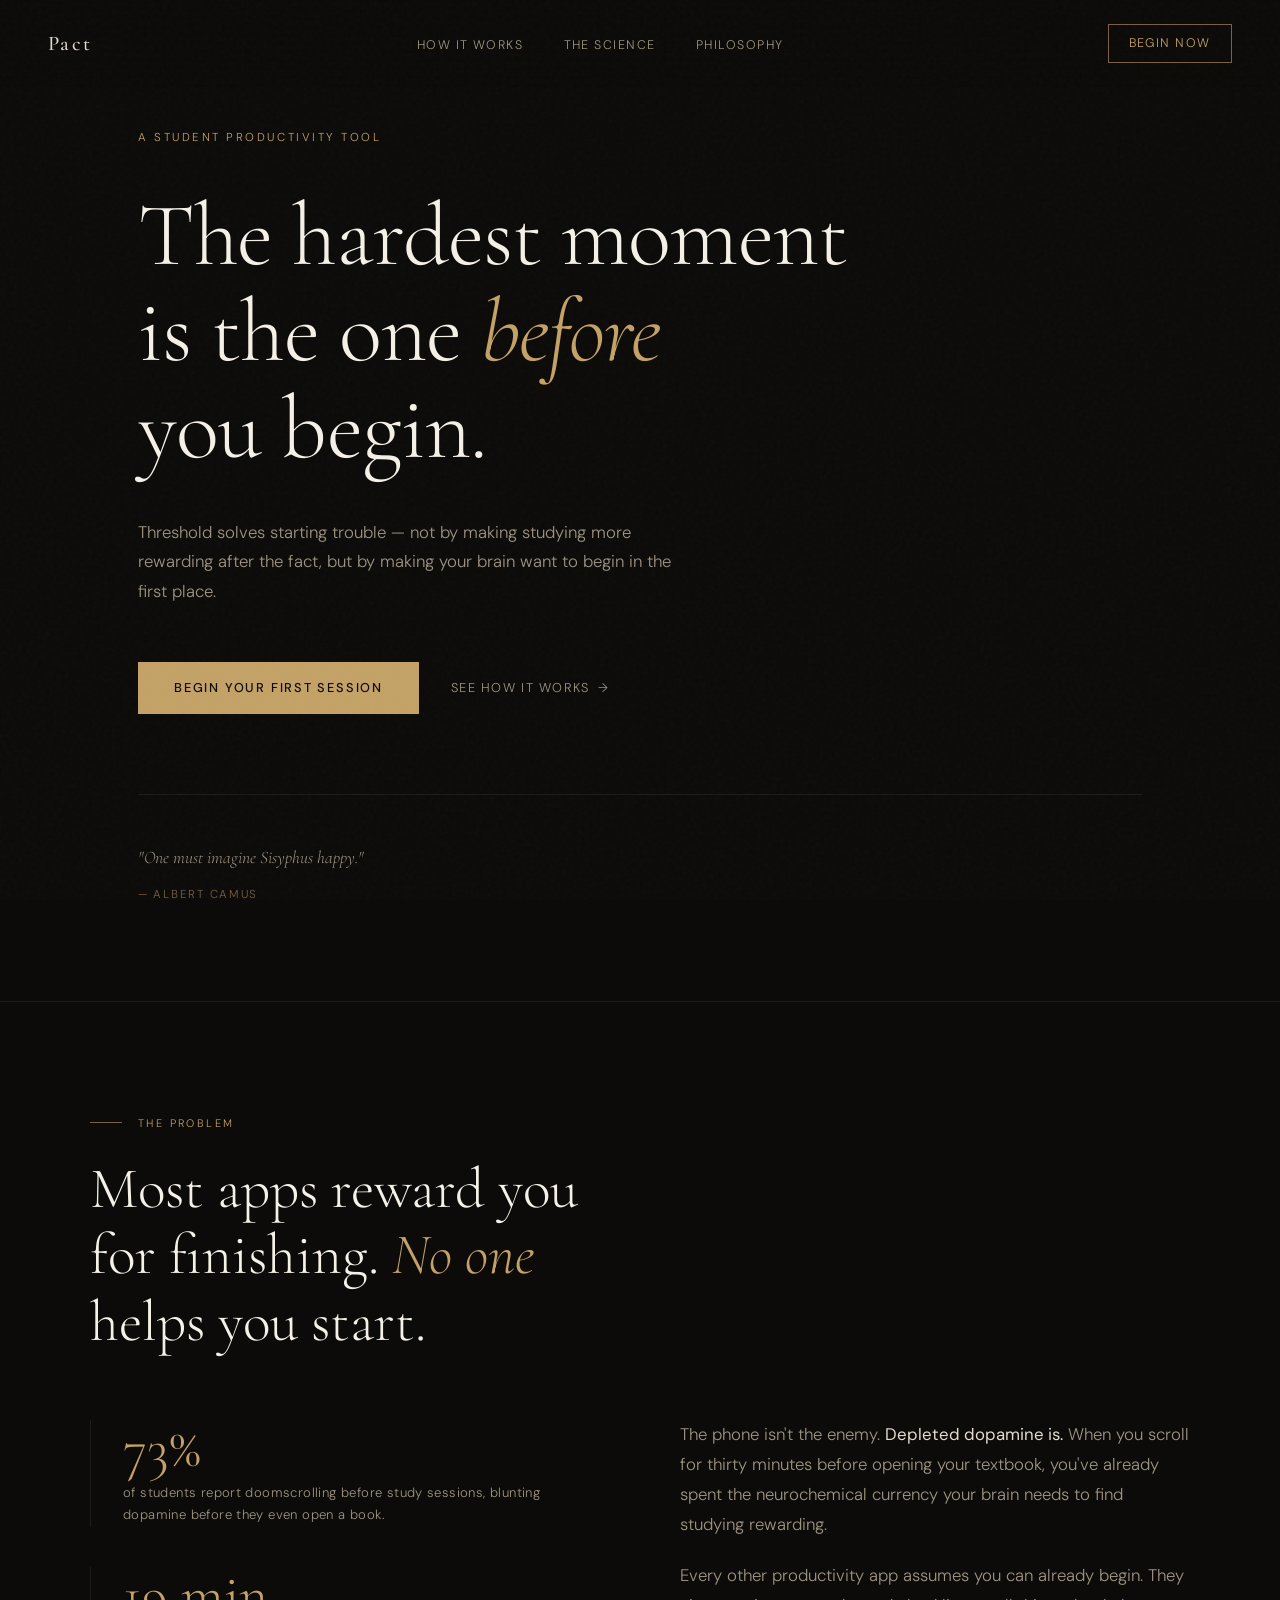
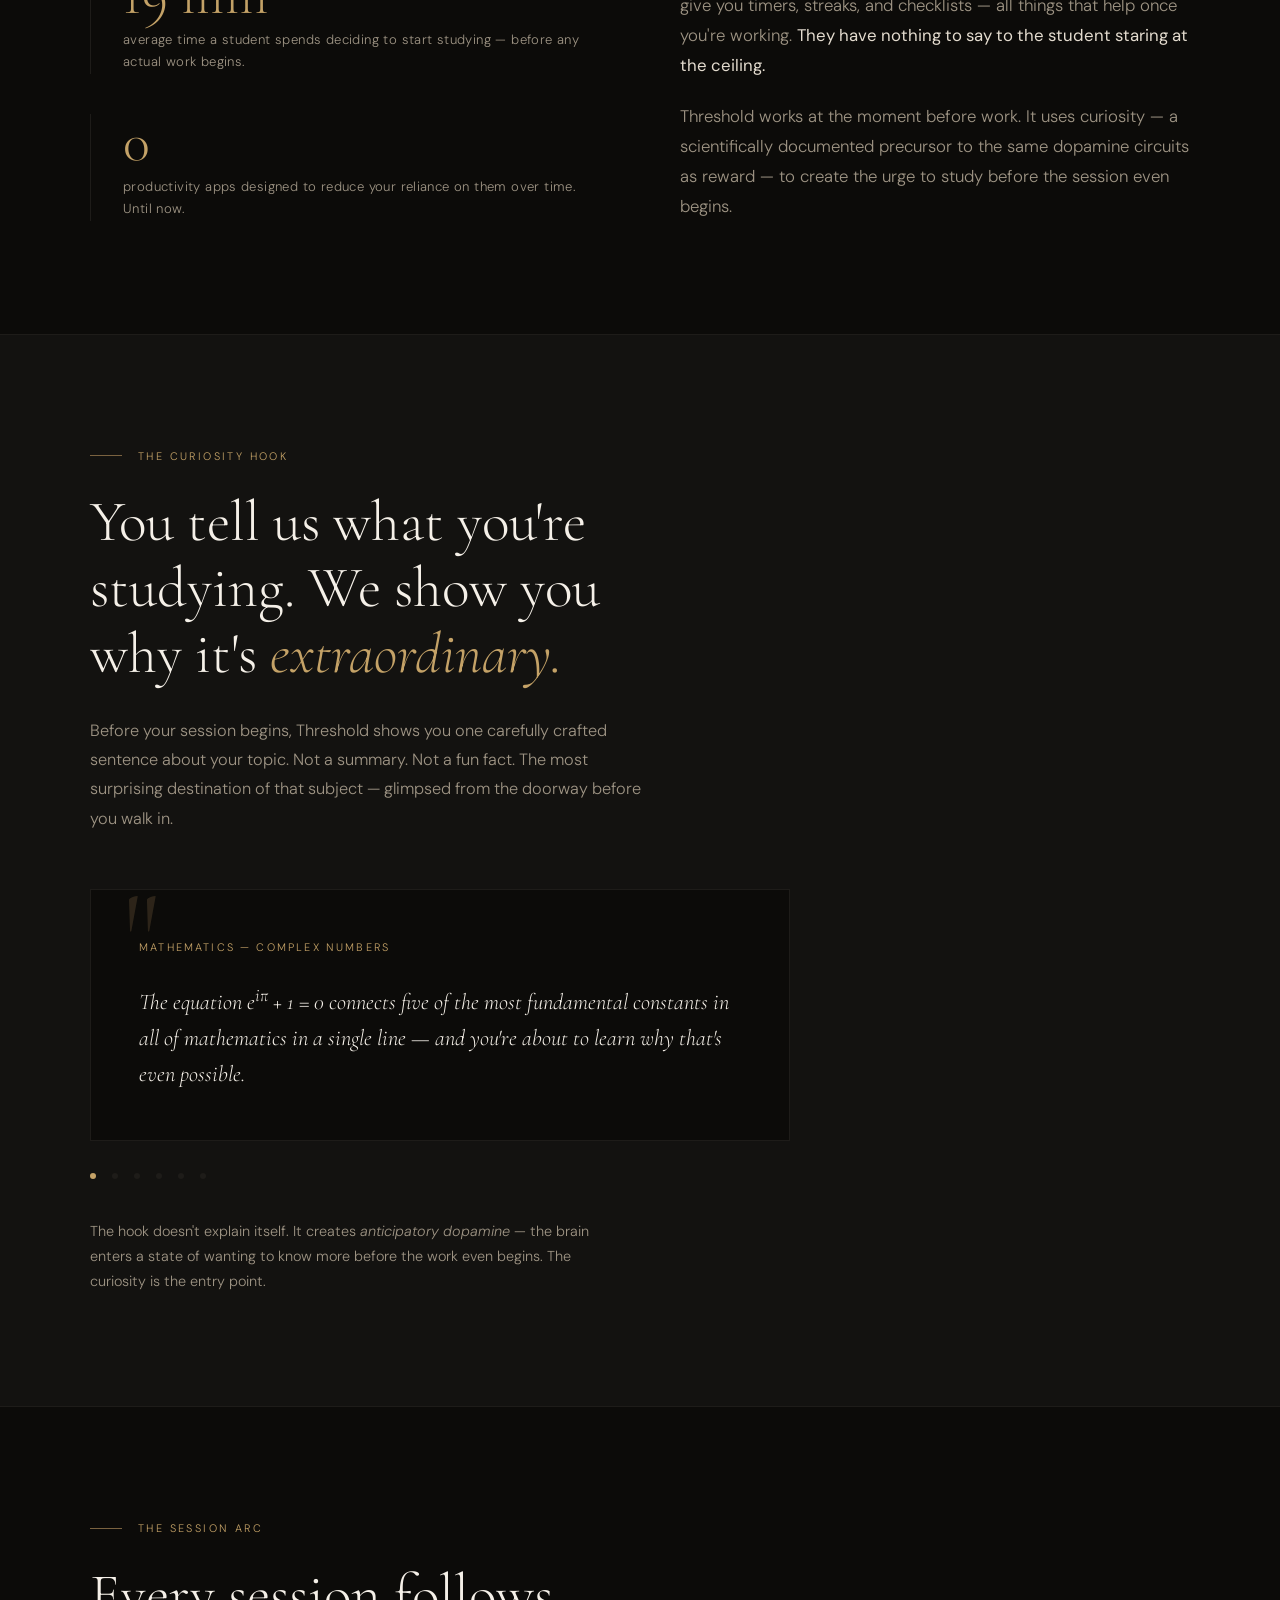
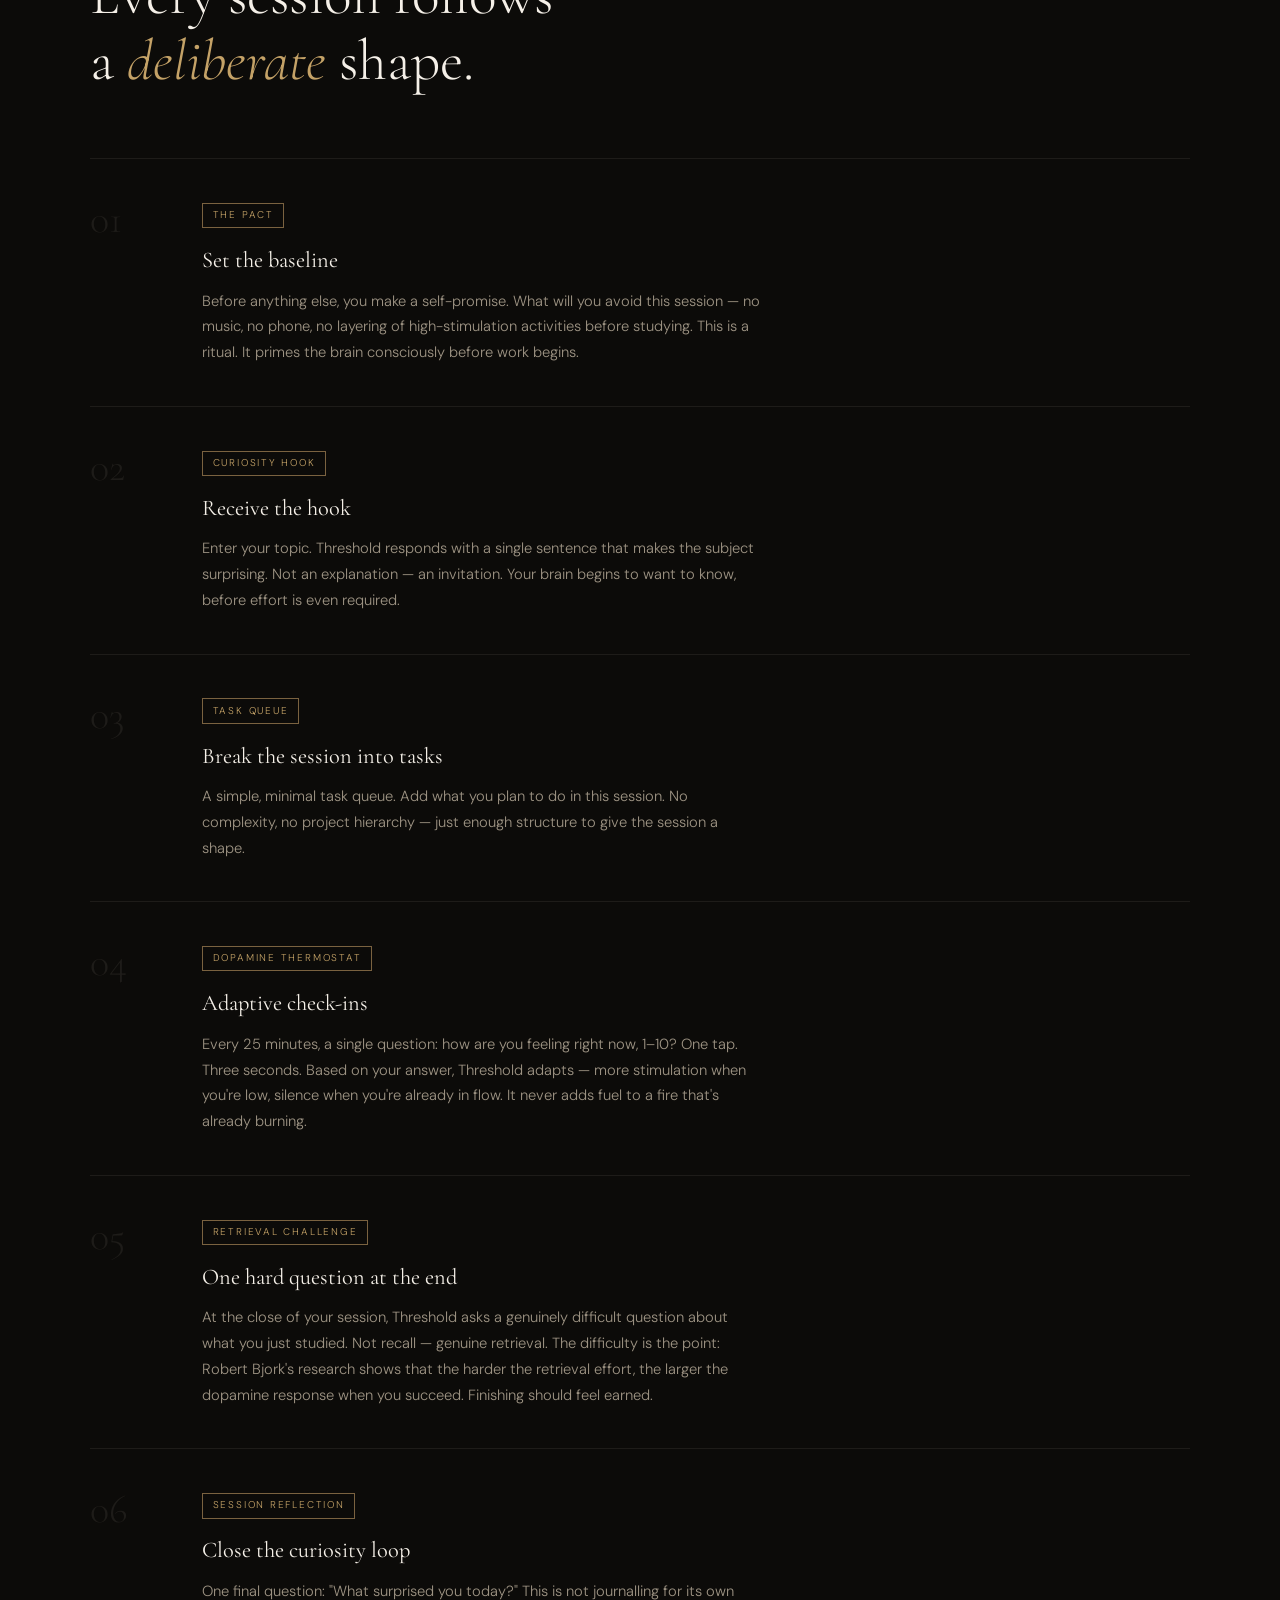
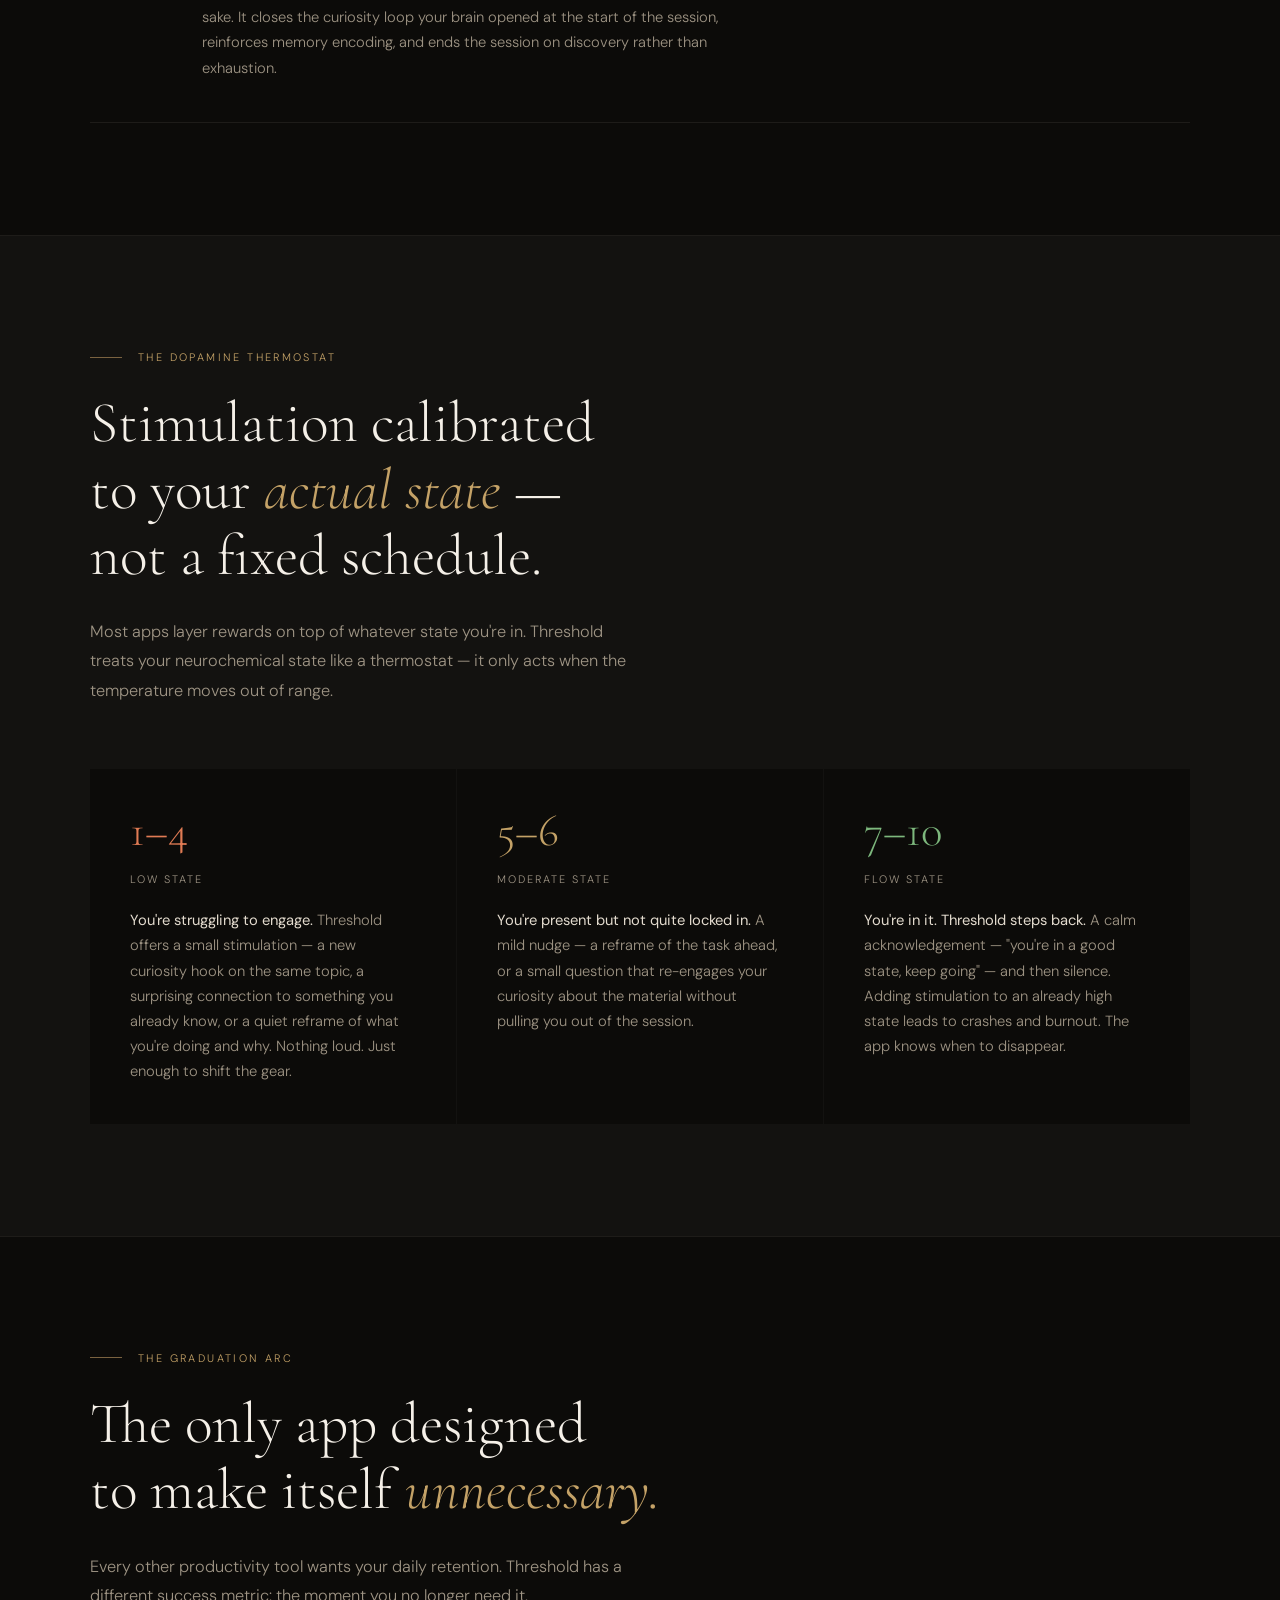
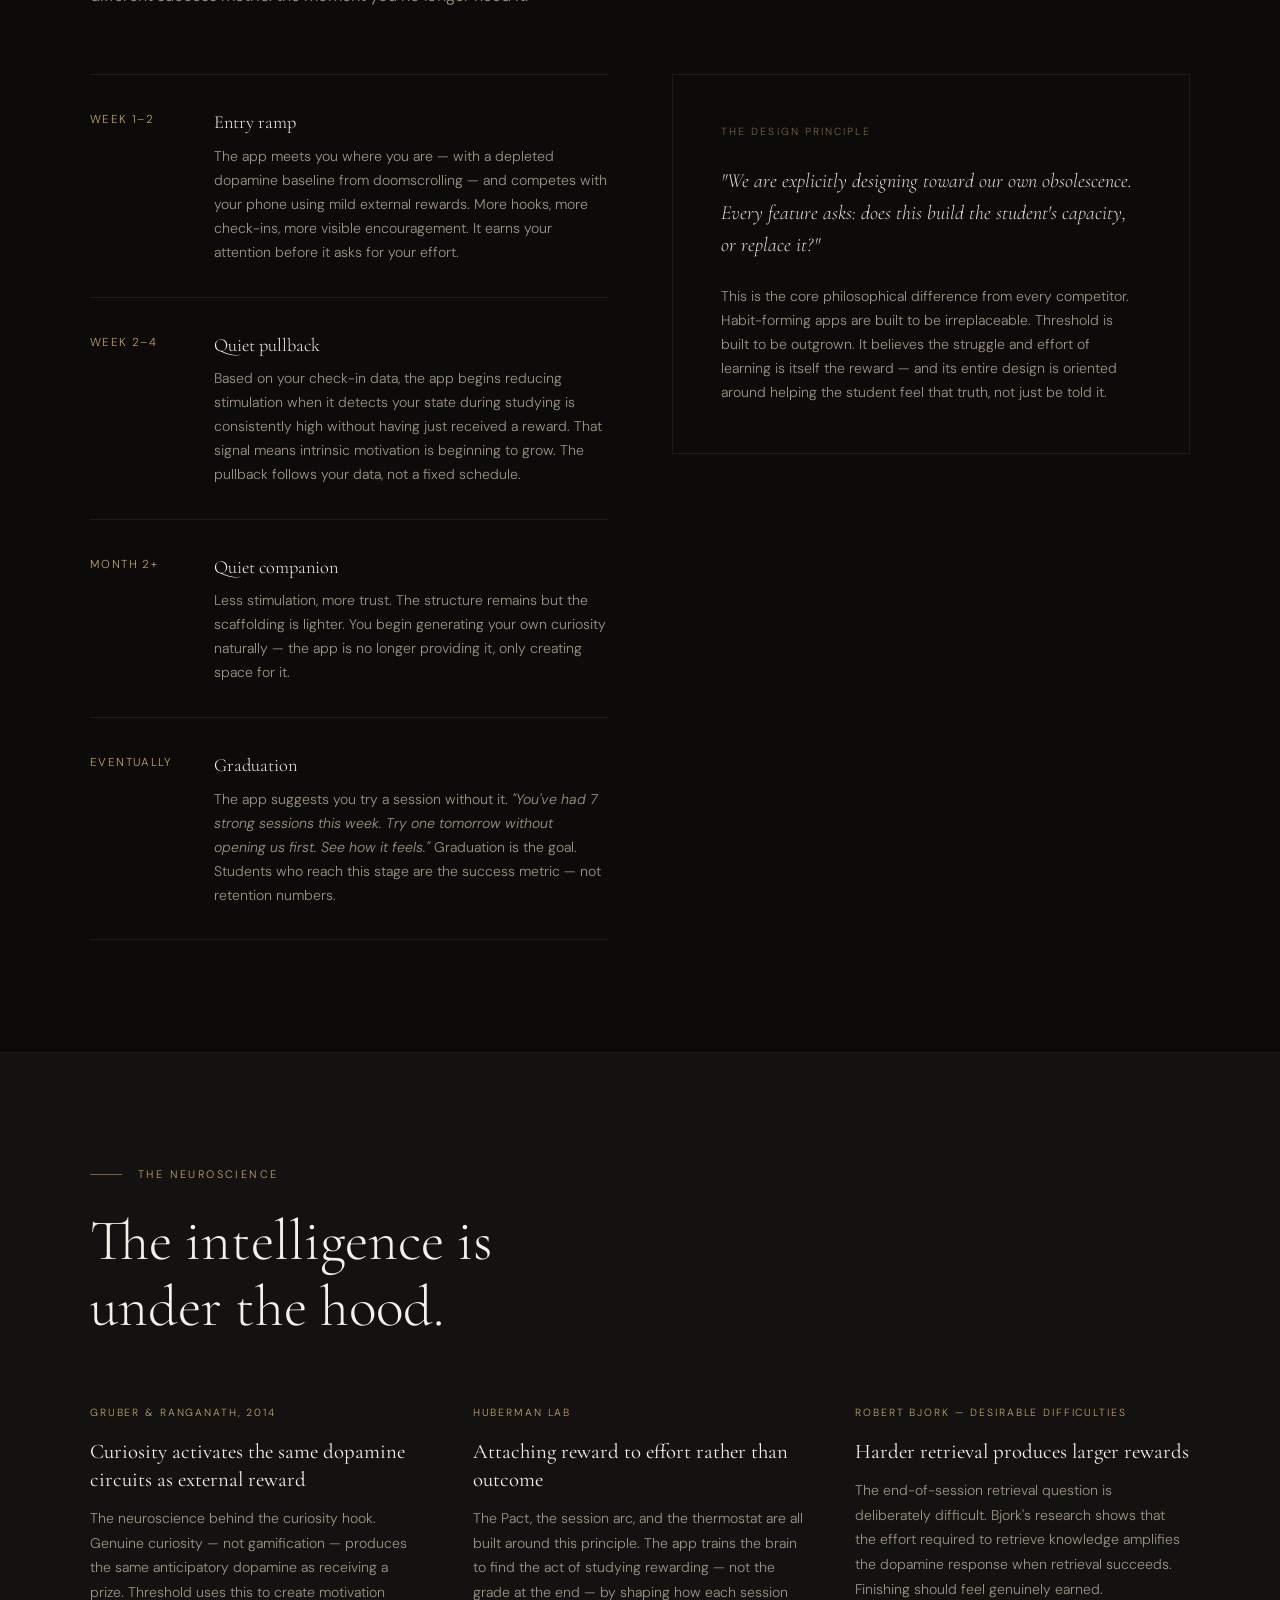
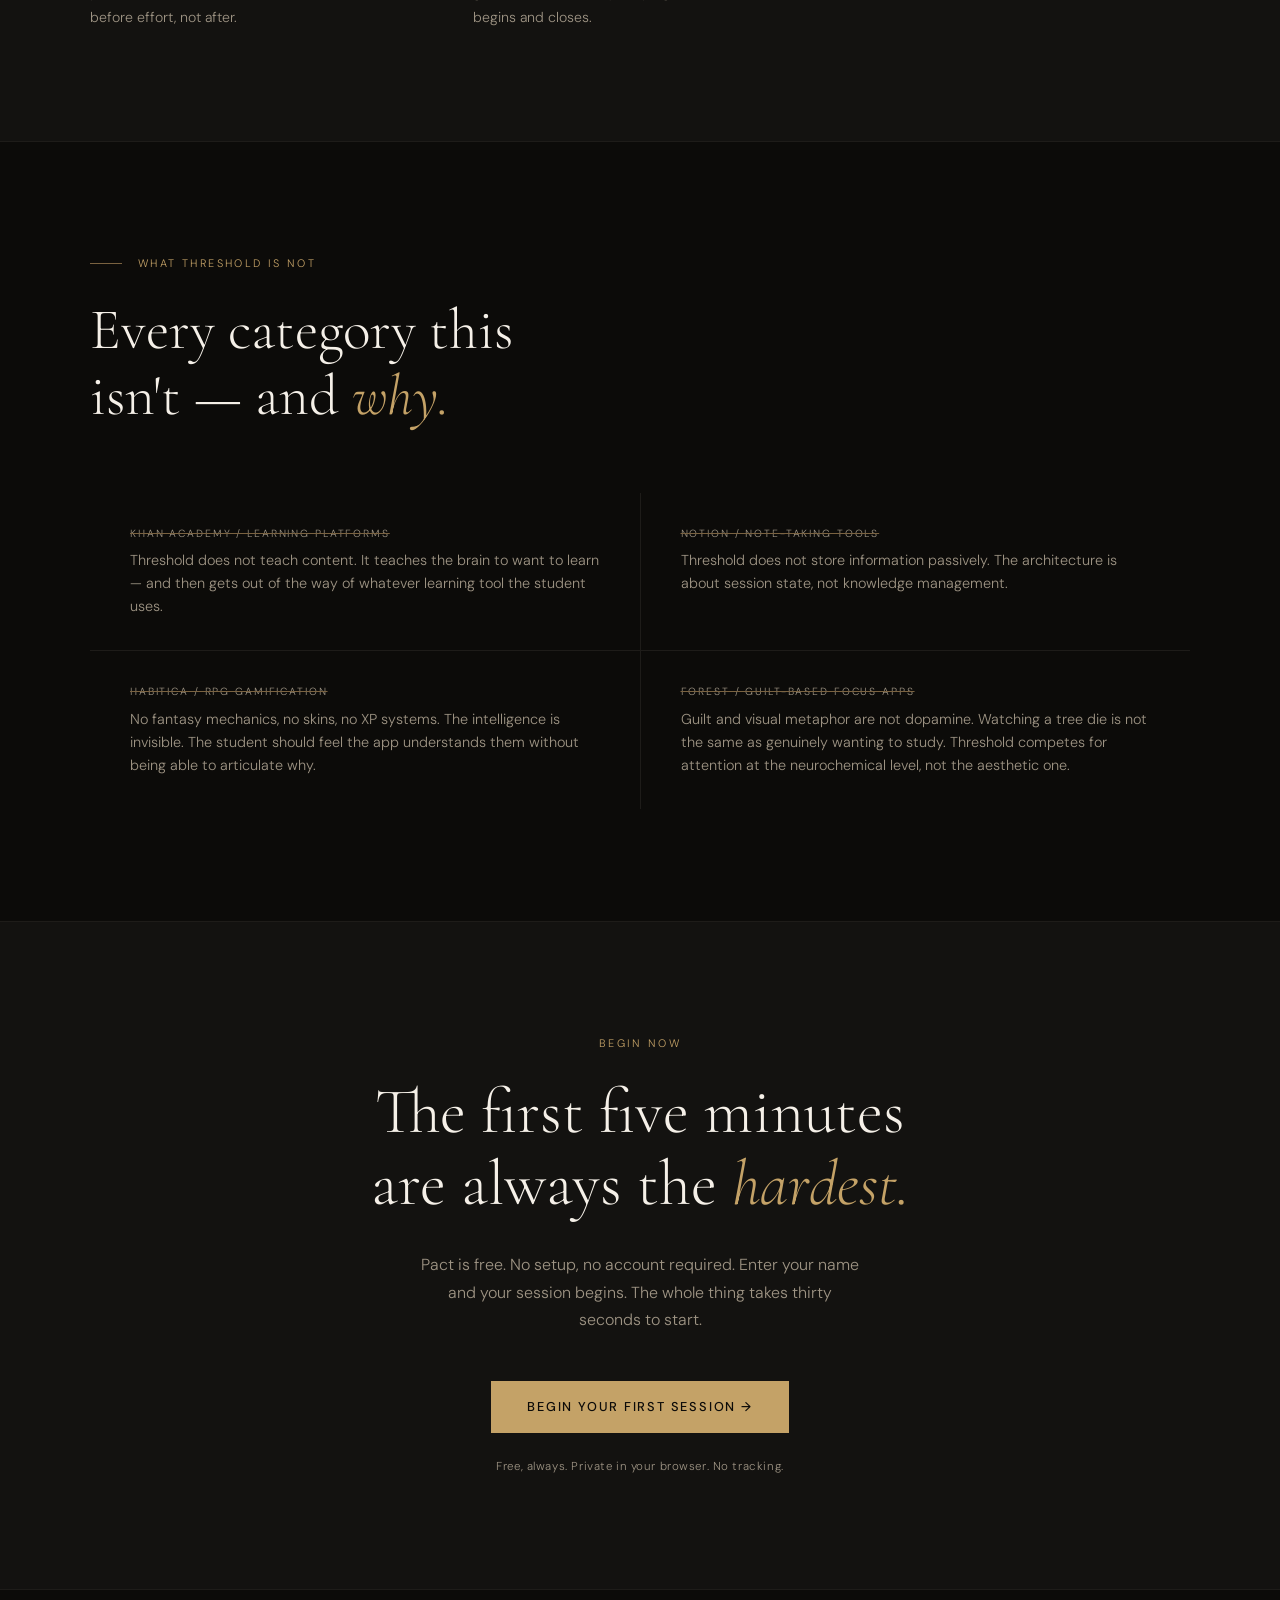
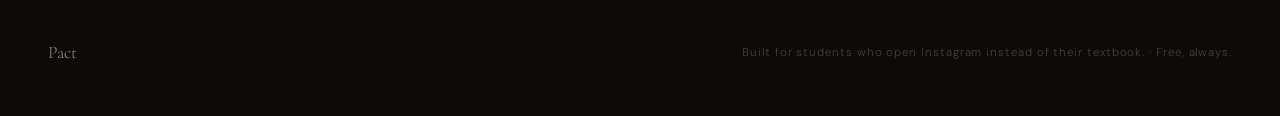
==== index.html @ dd5a0deb "Add files via upload" ====
<!DOCTYPE html>
<html lang="en">
<head>
  <meta charset="UTF-8" />
  <meta name="viewport" content="width=device-width, initial-scale=1.0" />
  <title>Pact — Begin Before You're Ready</title>
  <link rel="preconnect" href="https://fonts.googleapis.com" />
  <link rel="preconnect" href="https://fonts.gstatic.com" crossorigin />
  <link href="https://fonts.googleapis.com/css2?family=Cormorant+Garamond:ital,wght@0,300;0,400;0,500;0,600;1,300;1,400;1,500&family=DM+Sans:ital,wght@0,300;0,400;0,500;1,300&display=swap" rel="stylesheet" />

  <style>
    *, *::before, *::after { box-sizing: border-box; margin: 0; padding: 0; }

    :root {
      --bg:        #0c0b09;
      --bg-card:   #131210;
      --bg-line:   #1e1c19;
      --cream:     #e4dccf;
      --cream-dim: #9e9484;
      --gold:      #c4a267;
      --gold-dim:  #7a6240;
      --white:     #f5f0e8;
      --serif:     'Cormorant Garamond', Georgia, serif;
      --sans:      'DM Sans', system-ui, sans-serif;
    }

    html { scroll-behavior: smooth; }

    body {
      background: var(--bg);
      color: var(--cream);
      font-family: var(--sans);
      font-weight: 300;
      line-height: 1.7;
      overflow-x: hidden;
    }

    /* Grain overlay */
    body::before {
      content: '';
      position: fixed;
      inset: 0;
      background-image: url("data:image/svg+xml,%3Csvg viewBox='0 0 256 256' xmlns='http://www.w3.org/2000/svg'%3E%3Cfilter id='noise'%3E%3CfeTurbulence type='fractalNoise' baseFrequency='0.9' numOctaves='4' stitchTiles='stitch'/%3E%3C/filter%3E%3Crect width='100%25' height='100%25' filter='url(%23noise)' opacity='1'/%3E%3C/svg%3E");
      opacity: 0.025;
      pointer-events: none;
      z-index: 9999;
    }

    /* ─── NAV ─── */
    nav {
      position: fixed;
      top: 0; left: 0; right: 0;
      z-index: 100;
      padding: 1.5rem 3rem;
      display: flex;
      justify-content: space-between;
      align-items: center;
      background: linear-gradient(to bottom, rgba(12,11,9,0.95) 0%, transparent 100%);
    }

    .nav-logo {
      font-family: var(--serif);
      font-size: 1.3rem;
      font-weight: 500;
      letter-spacing: 0.12em;
      color: var(--cream);
      text-decoration: none;
    }

    .nav-links {
      display: flex;
      gap: 2.5rem;
      list-style: none;
    }

    .nav-links a {
      font-size: 0.78rem;
      letter-spacing: 0.12em;
      text-transform: uppercase;
      color: var(--cream-dim);
      text-decoration: none;
      transition: color 0.3s;
    }

    .nav-links a:hover { color: var(--cream); }

    .nav-cta {
      font-size: 0.78rem;
      letter-spacing: 0.12em;
      text-transform: uppercase;
      color: var(--gold);
      text-decoration: none;
      border: 1px solid var(--gold-dim);
      padding: 0.5rem 1.25rem;
      transition: all 0.3s;
    }

    .nav-cta:hover {
      background: var(--gold);
      color: var(--bg);
    }

    /* ─── HERO ─── */
    .hero {
      min-height: 100vh;
      display: flex;
      flex-direction: column;
      justify-content: center;
      padding: 8rem 3rem 6rem;
      max-width: 1100px;
      margin: 0 auto;
    }

    .hero-eyebrow {
      font-size: 0.72rem;
      letter-spacing: 0.22em;
      text-transform: uppercase;
      color: var(--gold);
      margin-bottom: 2.5rem;
      opacity: 0;
      animation: fadeUp 0.8s 0.2s forwards;
    }

    .hero-headline {
      font-family: var(--serif);
      font-size: clamp(3.2rem, 7vw, 6.5rem);
      font-weight: 300;
      line-height: 1.08;
      letter-spacing: -0.01em;
      color: var(--white);
      max-width: 900px;
      opacity: 0;
      animation: fadeUp 0.9s 0.4s forwards;
    }

    .hero-headline em {
      font-style: italic;
      color: var(--gold);
    }

    .hero-sub {
      margin-top: 2.5rem;
      font-size: 1.05rem;
      color: var(--cream-dim);
      max-width: 560px;
      line-height: 1.75;
      font-weight: 300;
      opacity: 0;
      animation: fadeUp 0.9s 0.6s forwards;
    }

    .hero-actions {
      margin-top: 3.5rem;
      display: flex;
      align-items: center;
      gap: 2rem;
      opacity: 0;
      animation: fadeUp 0.9s 0.8s forwards;
    }

    .btn-primary {
      display: inline-block;
      background: var(--gold);
      color: var(--bg);
      font-family: var(--sans);
      font-size: 0.8rem;
      font-weight: 500;
      letter-spacing: 0.14em;
      text-transform: uppercase;
      text-decoration: none;
      padding: 0.95rem 2.25rem;
      transition: all 0.3s;
    }

    .btn-primary:hover {
      background: var(--white);
      transform: translateY(-1px);
    }

    .btn-ghost {
      font-size: 0.8rem;
      letter-spacing: 0.1em;
      text-transform: uppercase;
      color: var(--cream-dim);
      text-decoration: none;
      display: flex;
      align-items: center;
      gap: 0.5rem;
      transition: color 0.3s;
    }

    .btn-ghost:hover { color: var(--cream); }
    .btn-ghost::after { content: '→'; font-style: normal; }

    .hero-quote {
      margin-top: 5rem;
      padding-top: 3rem;
      border-top: 1px solid var(--bg-line);
      font-family: var(--serif);
      font-style: italic;
      font-size: 1.1rem;
      color: var(--cream-dim);
      opacity: 0;
      animation: fadeUp 0.9s 1s forwards;
    }

    .hero-quote cite {
      display: block;
      font-style: normal;
      font-family: var(--sans);
      font-size: 0.72rem;
      letter-spacing: 0.15em;
      text-transform: uppercase;
      color: var(--gold-dim);
      margin-top: 0.75rem;
    }

    /* ─── SECTION BASE ─── */
    section {
      padding: 7rem 3rem;
    }

    .container {
      max-width: 1100px;
      margin: 0 auto;
    }

    .section-label {
      font-size: 0.68rem;
      letter-spacing: 0.22em;
      text-transform: uppercase;
      color: var(--gold);
      margin-bottom: 1.5rem;
      display: flex;
      align-items: center;
      gap: 1rem;
    }

    .section-label::before {
      content: '';
      display: block;
      width: 2rem;
      height: 1px;
      background: var(--gold-dim);
    }

    .section-title {
      font-family: var(--serif);
      font-size: clamp(2.2rem, 4.5vw, 3.8rem);
      font-weight: 300;
      line-height: 1.15;
      color: var(--white);
      max-width: 700px;
    }

    .section-title em {
      font-style: italic;
      color: var(--gold);
    }

    .section-body {
      font-size: 1.02rem;
      color: var(--cream-dim);
      max-width: 560px;
      margin-top: 1.75rem;
      line-height: 1.8;
    }

    /* ─── DIVIDER ─── */
    .divider {
      width: 100%;
      height: 1px;
      background: var(--bg-line);
    }

    /* ─── THE PROBLEM ─── */
    .problem {
      background: var(--bg);
    }

    .problem-grid {
      display: grid;
      grid-template-columns: 1fr 1fr;
      gap: 5rem;
      align-items: center;
      margin-top: 4rem;
    }

    .problem-stat {
      display: flex;
      flex-direction: column;
      gap: 2.5rem;
    }

    .stat-item {
      border-left: 1px solid var(--bg-line);
      padding-left: 2rem;
    }

    .stat-number {
      font-family: var(--serif);
      font-size: 3.5rem;
      font-weight: 300;
      color: var(--gold);
      line-height: 1;
    }

    .stat-label {
      font-size: 0.82rem;
      color: var(--cream-dim);
      margin-top: 0.4rem;
      letter-spacing: 0.03em;
    }

    .problem-text {
      display: flex;
      flex-direction: column;
      gap: 1.25rem;
    }

    .problem-text p {
      font-size: 1.05rem;
      color: var(--cream-dim);
      line-height: 1.8;
    }

    .problem-text p strong {
      color: var(--cream);
      font-weight: 400;
    }

    /* ─── HOOK DEMO ─── */
    .hook-section {
      background: var(--bg-card);
    }

    .hook-display {
      margin-top: 3.5rem;
      position: relative;
    }

    .hook-card {
      border: 1px solid var(--bg-line);
      padding: 3rem;
      background: var(--bg);
      max-width: 700px;
      position: relative;
    }

    .hook-card::before {
      content: '"';
      font-family: var(--serif);
      font-size: 8rem;
      color: var(--gold-dim);
      opacity: 0.3;
      position: absolute;
      top: -1rem;
      left: 2rem;
      line-height: 1;
    }

    .hook-subject {
      font-size: 0.68rem;
      letter-spacing: 0.2em;
      text-transform: uppercase;
      color: var(--gold);
      margin-bottom: 1.5rem;
    }

    .hook-text {
      font-family: var(--serif);
      font-size: 1.4rem;
      font-weight: 300;
      line-height: 1.6;
      color: var(--white);
      font-style: italic;
    }

    .hook-nav {
      display: flex;
      gap: 1rem;
      margin-top: 2rem;
    }

    .hook-dot {
      width: 6px;
      height: 6px;
      border-radius: 50%;
      background: var(--bg-line);
      cursor: pointer;
      transition: background 0.3s;
      border: none;
      outline: none;
    }

    .hook-dot.active {
      background: var(--gold);
    }

    .hook-aside {
      margin-top: 2.5rem;
      max-width: 500px;
    }

    .hook-aside p {
      font-size: 0.9rem;
      color: var(--cream-dim);
      line-height: 1.75;
    }

    /* ─── THE LOOP ─── */
    .loop-steps {
      margin-top: 4rem;
      display: flex;
      flex-direction: column;
      gap: 0;
    }

    .step {
      display: grid;
      grid-template-columns: 80px 1fr;
      gap: 2rem;
      padding: 2.5rem 0;
      border-top: 1px solid var(--bg-line);
      align-items: start;
      transition: all 0.3s;
    }

    .step:last-child {
      border-bottom: 1px solid var(--bg-line);
    }

    .step-number {
      font-family: var(--serif);
      font-size: 2.5rem;
      font-weight: 300;
      color: var(--bg-line);
      line-height: 1;
      transition: color 0.3s;
    }

    .step:hover .step-number {
      color: var(--gold);
    }

    .step-content {}

    .step-title {
      font-family: var(--serif);
      font-size: 1.4rem;
      font-weight: 400;
      color: var(--white);
      margin-bottom: 0.6rem;
    }

    .step-body {
      font-size: 0.92rem;
      color: var(--cream-dim);
      line-height: 1.75;
      max-width: 560px;
    }

    .step-tag {
      display: inline-block;
      font-size: 0.62rem;
      letter-spacing: 0.18em;
      text-transform: uppercase;
      color: var(--gold);
      border: 1px solid var(--gold-dim);
      padding: 0.2rem 0.6rem;
      margin-bottom: 0.8rem;
    }

    /* ─── THERMOSTAT ─── */
    .thermostat-section {
      background: var(--bg-card);
    }

    .thermostat-grid {
      display: grid;
      grid-template-columns: repeat(3, 1fr);
      gap: 1.5px;
      margin-top: 4rem;
    }

    .thermo-card {
      background: var(--bg);
      padding: 2.5rem;
      position: relative;
      overflow: hidden;
    }

    .thermo-card::after {
      content: '';
      position: absolute;
      bottom: 0; left: 0;
      height: 2px;
      width: 0;
      transition: width 0.5s;
    }

    .thermo-card:hover::after { width: 100%; }

    .thermo-low::after   { background: #e07b54; }
    .thermo-mid::after   { background: var(--gold); }
    .thermo-high::after  { background: #7db87d; }

    .thermo-range {
      font-family: var(--serif);
      font-size: 2.8rem;
      font-weight: 300;
      line-height: 1;
      margin-bottom: 1rem;
    }

    .thermo-low .thermo-range   { color: #e07b54; }
    .thermo-mid .thermo-range   { color: var(--gold); }
    .thermo-high .thermo-range  { color: #7db87d; }

    .thermo-label {
      font-size: 0.68rem;
      letter-spacing: 0.18em;
      text-transform: uppercase;
      color: var(--cream-dim);
      margin-bottom: 1.25rem;
    }

    .thermo-response {
      font-size: 0.92rem;
      color: var(--cream-dim);
      line-height: 1.7;
    }

    .thermo-response strong {
      color: var(--cream);
      font-weight: 400;
    }

    /* ─── GRADUATION ─── */
    .graduation-section {}

    .grad-arc {
      margin-top: 4rem;
      display: grid;
      grid-template-columns: 1fr 1fr;
      gap: 4rem;
      align-items: start;
    }

    .grad-phases {
      display: flex;
      flex-direction: column;
      gap: 0;
    }

    .phase {
      padding: 2rem 0;
      border-top: 1px solid var(--bg-line);
      display: grid;
      grid-template-columns: 100px 1fr;
      gap: 1.5rem;
      align-items: start;
    }

    .phase:last-child {
      border-bottom: 1px solid var(--bg-line);
    }

    .phase-time {
      font-size: 0.72rem;
      letter-spacing: 0.12em;
      text-transform: uppercase;
      color: var(--gold);
      padding-top: 0.2rem;
    }

    .phase-title {
      font-family: var(--serif);
      font-size: 1.15rem;
      color: var(--white);
      margin-bottom: 0.4rem;
    }

    .phase-body {
      font-size: 0.88rem;
      color: var(--cream-dim);
      line-height: 1.7;
    }

    .grad-philosophy {
      position: sticky;
      top: 6rem;
    }

    .philosophy-card {
      border: 1px solid var(--bg-line);
      padding: 3rem;
    }

    .philosophy-card blockquote {
      font-family: var(--serif);
      font-size: 1.25rem;
      font-weight: 300;
      line-height: 1.6;
      font-style: italic;
      color: var(--cream);
      margin-bottom: 1.5rem;
    }

    .philosophy-card p {
      font-size: 0.88rem;
      color: var(--cream-dim);
      line-height: 1.7;
    }

    .philosophy-card .card-label {
      font-size: 0.65rem;
      letter-spacing: 0.2em;
      text-transform: uppercase;
      color: var(--gold-dim);
      margin-bottom: 1.5rem;
    }

    /* ─── SCIENCE ─── */
    .science-section {
      background: var(--bg-card);
    }

    .science-grid {
      display: grid;
      grid-template-columns: repeat(3, 1fr);
      gap: 3rem;
      margin-top: 4rem;
    }

    .science-item {}

    .sci-source {
      font-size: 0.65rem;
      letter-spacing: 0.18em;
      text-transform: uppercase;
      color: var(--gold);
      margin-bottom: 1rem;
    }

    .sci-title {
      font-family: var(--serif);
      font-size: 1.3rem;
      font-weight: 400;
      color: var(--white);
      margin-bottom: 0.75rem;
      line-height: 1.35;
    }

    .sci-body {
      font-size: 0.88rem;
      color: var(--cream-dim);
      line-height: 1.75;
    }

    /* ─── NOT THIS ─── */
    .not-section {}

    .not-grid {
      display: grid;
      grid-template-columns: repeat(2, 1fr);
      gap: 1px;
      margin-top: 4rem;
      background: var(--bg-line);
    }

    .not-item {
      background: var(--bg);
      padding: 2rem 2.5rem;
      display: flex;
      flex-direction: column;
      gap: 0.4rem;
    }

    .not-label {
      font-size: 0.65rem;
      letter-spacing: 0.18em;
      text-transform: uppercase;
      color: var(--cream-dim);
      text-decoration: line-through;
      text-decoration-color: var(--gold-dim);
    }

    .not-reason {
      font-size: 0.9rem;
      color: var(--cream-dim);
      line-height: 1.6;
    }

    /* ─── CTA ─── */
    .cta-section {
      background: var(--bg-card);
      text-align: center;
    }

    .cta-section .section-label {
      justify-content: center;
    }

    .cta-section .section-label::before { display: none; }

    .cta-title {
      font-family: var(--serif);
      font-size: clamp(2.8rem, 5vw, 4.5rem);
      font-weight: 300;
      line-height: 1.12;
      color: var(--white);
      max-width: 680px;
      margin: 0 auto 2rem;
    }

    .cta-title em {
      font-style: italic;
      color: var(--gold);
    }

    .cta-sub {
      font-size: 1rem;
      color: var(--cream-dim);
      max-width: 440px;
      margin: 0 auto 3rem;
      line-height: 1.7;
    }

    .cta-form {
      display: flex;
      gap: 0;
      max-width: 400px;
      margin: 0 auto;
    }

    .cta-input {
      flex: 1;
      background: var(--bg);
      border: 1px solid var(--bg-line);
      border-right: none;
      color: var(--cream);
      font-family: var(--sans);
      font-size: 0.88rem;
      padding: 0.85rem 1.25rem;
      outline: none;
      transition: border-color 0.3s;
    }

    .cta-input:focus {
      border-color: var(--gold-dim);
    }

    .cta-input::placeholder { color: var(--cream-dim); opacity: 0.5; }

    .cta-submit {
      background: var(--gold);
      color: var(--bg);
      border: none;
      font-family: var(--sans);
      font-size: 0.78rem;
      font-weight: 500;
      letter-spacing: 0.12em;
      text-transform: uppercase;
      padding: 0.85rem 1.5rem;
      cursor: pointer;
      transition: all 0.3s;
    }

    .cta-submit:hover { background: var(--white); }

    .cta-note {
      font-size: 0.72rem;
      color: var(--cream-dim);
      opacity: 0.5;
      margin-top: 1rem;
      letter-spacing: 0.05em;
    }

    /* ─── FOOTER ─── */
    footer {
      padding: 3rem;
      border-top: 1px solid var(--bg-line);
      display: flex;
      justify-content: space-between;
      align-items: center;
    }

    .footer-logo {
      font-family: var(--serif);
      font-size: 1.1rem;
      color: var(--cream-dim);
    }

    .footer-line {
      font-size: 0.72rem;
      letter-spacing: 0.08em;
      color: var(--cream-dim);
      opacity: 0.4;
    }

    /* ─── ANIMATIONS ─── */
    @keyframes fadeUp {
      from { opacity: 0; transform: translateY(18px); }
      to   { opacity: 1; transform: translateY(0); }
    }

    .reveal {
      opacity: 0;
      transform: translateY(20px);
      transition: opacity 0.7s ease, transform 0.7s ease;
    }

    .reveal.visible {
      opacity: 1;
      transform: translateY(0);
    }

    /* ─── RESPONSIVE ─── */
    @media (max-width: 900px) {
      nav { padding: 1.25rem 1.5rem; }
      .nav-links { display: none; }

      section { padding: 5rem 1.5rem; }
      .hero { padding: 7rem 1.5rem 4rem; }

      .problem-grid { grid-template-columns: 1fr; gap: 3rem; }
      .thermostat-grid { grid-template-columns: 1fr; gap: 1px; }
      .science-grid { grid-template-columns: 1fr; gap: 2.5rem; }
      .not-grid { grid-template-columns: 1fr; }
      .grad-arc { grid-template-columns: 1fr; }
      .grad-philosophy { position: static; }

      .step { grid-template-columns: 50px 1fr; gap: 1.25rem; }
      footer { flex-direction: column; gap: 1rem; text-align: center; }
    }

    @media (max-width: 600px) {
      .hero-headline { font-size: 2.6rem; }
      .cta-form { flex-direction: column; }
      .cta-input { border-right: 1px solid var(--bg-line); border-bottom: none; }
    }
  </style>
</head>
<body>

  <!-- ─── NAV ─── -->
  <nav>
    <a href="#" class="nav-logo">Pact</a>
    <ul class="nav-links">
      <li><a href="#how-it-works">How it works</a></li>
      <li><a href="#science">The science</a></li>
      <li><a href="#philosophy">Philosophy</a></li>
    </ul>
    <a href="/pact.html" class="nav-cta">Begin now</a>
  </nav>

  <!-- ─── HERO ─── -->
  <section class="hero">
    <div class="hero-eyebrow">A student productivity tool</div>
    <h1 class="hero-headline">
      The hardest moment<br />is the one <em>before</em><br />you begin.
    </h1>
    <p class="hero-sub">
      Threshold solves starting trouble — not by making studying more rewarding after the fact, but by making your brain want to begin in the first place.
    </p>
    <div class="hero-actions">
      <a href="/pact.html" class="btn-primary">Begin your first session</a>
      <a href="#how-it-works" class="btn-ghost">See how it works</a>
    </div>
    <div class="hero-quote">
      "One must imagine Sisyphus happy."
      <cite>— Albert Camus</cite>
    </div>
  </section>

  <div class="divider"></div>

  <!-- ─── THE PROBLEM ─── -->
  <section class="problem" id="the-problem">
    <div class="container">
      <div class="section-label">The problem</div>
      <h2 class="section-title">
        Most apps reward you<br />for finishing. <em>No one</em><br />helps you start.
      </h2>

      <div class="problem-grid reveal">
        <div class="problem-stat">
          <div class="stat-item">
            <div class="stat-number">73%</div>
            <div class="stat-label">of students report doomscrolling before study sessions, blunting dopamine before they even open a book.</div>
          </div>
          <div class="stat-item">
            <div class="stat-number">19 min</div>
            <div class="stat-label">average time a student spends deciding to start studying — before any actual work begins.</div>
          </div>
          <div class="stat-item">
            <div class="stat-number">0</div>
            <div class="stat-label">productivity apps designed to reduce your reliance on them over time. Until now.</div>
          </div>
        </div>

        <div class="problem-text">
          <p>The phone isn't the enemy. <strong>Depleted dopamine is.</strong> When you scroll for thirty minutes before opening your textbook, you've already spent the neurochemical currency your brain needs to find studying rewarding.</p>
          <p>Every other productivity app assumes you can already begin. They give you timers, streaks, and checklists — all things that help once you're working. <strong>They have nothing to say to the student staring at the ceiling.</strong></p>
          <p>Threshold works at the moment before work. It uses curiosity — a scientifically documented precursor to the same dopamine circuits as reward — to create the urge to study before the session even begins.</p>
        </div>
      </div>
    </div>
  </section>

  <div class="divider"></div>

  <!-- ─── CURIOSITY HOOK ─── -->
  <section class="hook-section" id="how-it-works">
    <div class="container">
      <div class="section-label">The curiosity hook</div>
      <h2 class="section-title reveal">
        You tell us what you're<br />studying. We show you<br />why it's <em>extraordinary.</em>
      </h2>
      <p class="section-body reveal">Before your session begins, Threshold shows you one carefully crafted sentence about your topic. Not a summary. Not a fun fact. The most surprising destination of that subject — glimpsed from the doorway before you walk in.</p>

      <div class="hook-display reveal">
        <div class="hook-card" id="hookCard">
          <div class="hook-subject" id="hookSubject">Mathematics — Complex Numbers</div>
          <div class="hook-text" id="hookText">The equation e<sup>iπ</sup> + 1 = 0 connects five of the most fundamental constants in all of mathematics in a single line — and you're about to learn why that's even possible.</div>
        </div>
        <div class="hook-nav" id="hookNav"></div>
        <div class="hook-aside">
          <p>The hook doesn't explain itself. It creates <em>anticipatory dopamine</em> — the brain enters a state of wanting to know more before the work even begins. The curiosity is the entry point.</p>
        </div>
      </div>
    </div>
  </section>

  <div class="divider"></div>

  <!-- ─── THE CORE LOOP ─── -->
  <section id="the-loop">
    <div class="container">
      <div class="section-label">The session arc</div>
      <h2 class="section-title reveal">
        Every session follows<br />a <em>deliberate</em> shape.
      </h2>

      <div class="loop-steps">
        <div class="step reveal">
          <div class="step-number">01</div>
          <div class="step-content">
            <div class="step-tag">The Pact</div>
            <div class="step-title">Set the baseline</div>
            <div class="step-body">Before anything else, you make a self-promise. What will you avoid this session — no music, no phone, no layering of high-stimulation activities before studying. This is a ritual. It primes the brain consciously before work begins.</div>
          </div>
        </div>

        <div class="step reveal">
          <div class="step-number">02</div>
          <div class="step-content">
            <div class="step-tag">Curiosity Hook</div>
            <div class="step-title">Receive the hook</div>
            <div class="step-body">Enter your topic. Threshold responds with a single sentence that makes the subject surprising. Not an explanation — an invitation. Your brain begins to want to know, before effort is even required.</div>
          </div>
        </div>

        <div class="step reveal">
          <div class="step-number">03</div>
          <div class="step-content">
            <div class="step-tag">Task Queue</div>
            <div class="step-title">Break the session into tasks</div>
            <div class="step-body">A simple, minimal task queue. Add what you plan to do in this session. No complexity, no project hierarchy — just enough structure to give the session a shape.</div>
          </div>
        </div>

        <div class="step reveal">
          <div class="step-number">04</div>
          <div class="step-content">
            <div class="step-tag">Dopamine Thermostat</div>
            <div class="step-title">Adaptive check-ins</div>
            <div class="step-body">Every 25 minutes, a single question: how are you feeling right now, 1–10? One tap. Three seconds. Based on your answer, Threshold adapts — more stimulation when you're low, silence when you're already in flow. It never adds fuel to a fire that's already burning.</div>
          </div>
        </div>

        <div class="step reveal">
          <div class="step-number">05</div>
          <div class="step-content">
            <div class="step-tag">Retrieval Challenge</div>
            <div class="step-title">One hard question at the end</div>
            <div class="step-body">At the close of your session, Threshold asks a genuinely difficult question about what you just studied. Not recall — genuine retrieval. The difficulty is the point: Robert Bjork's research shows that the harder the retrieval effort, the larger the dopamine response when you succeed. Finishing should feel earned.</div>
          </div>
        </div>

        <div class="step reveal">
          <div class="step-number">06</div>
          <div class="step-content">
            <div class="step-tag">Session Reflection</div>
            <div class="step-title">Close the curiosity loop</div>
            <div class="step-body">One final question: "What surprised you today?" This is not journalling for its own sake. It closes the curiosity loop your brain opened at the start of the session, reinforces memory encoding, and ends the session on discovery rather than exhaustion.</div>
          </div>
        </div>
      </div>
    </div>
  </section>

  <div class="divider"></div>

  <!-- ─── DOPAMINE THERMOSTAT ─── -->
  <section class="thermostat-section">
    <div class="container">
      <div class="section-label">The dopamine thermostat</div>
      <h2 class="section-title reveal">
        Stimulation calibrated<br />to your <em>actual state</em> —<br />not a fixed schedule.
      </h2>
      <p class="section-body reveal">Most apps layer rewards on top of whatever state you're in. Threshold treats your neurochemical state like a thermostat — it only acts when the temperature moves out of range.</p>

      <div class="thermostat-grid reveal">
        <div class="thermo-card thermo-low">
          <div class="thermo-range">1–4</div>
          <div class="thermo-label">Low state</div>
          <div class="thermo-response">
            <strong>You're struggling to engage.</strong> Threshold offers a small stimulation — a new curiosity hook on the same topic, a surprising connection to something you already know, or a quiet reframe of what you're doing and why. Nothing loud. Just enough to shift the gear.
          </div>
        </div>

        <div class="thermo-card thermo-mid">
          <div class="thermo-range">5–6</div>
          <div class="thermo-label">Moderate state</div>
          <div class="thermo-response">
            <strong>You're present but not quite locked in.</strong> A mild nudge — a reframe of the task ahead, or a small question that re-engages your curiosity about the material without pulling you out of the session.
          </div>
        </div>

        <div class="thermo-card thermo-high">
          <div class="thermo-range">7–10</div>
          <div class="thermo-label">Flow state</div>
          <div class="thermo-response">
            <strong>You're in it. Threshold steps back.</strong> A calm acknowledgement — "you're in a good state, keep going" — and then silence. Adding stimulation to an already high state leads to crashes and burnout. The app knows when to disappear.
          </div>
        </div>
      </div>
    </div>
  </section>

  <div class="divider"></div>

  <!-- ─── GRADUATION ARC ─── -->
  <section class="graduation-section" id="philosophy">
    <div class="container">
      <div class="section-label">The graduation arc</div>
      <h2 class="section-title reveal">
        The only app designed<br />to make itself <em>unnecessary.</em>
      </h2>
      <p class="section-body reveal">Every other productivity tool wants your daily retention. Threshold has a different success metric: the moment you no longer need it.</p>

      <div class="grad-arc">
        <div class="grad-phases reveal">
          <div class="phase">
            <div class="phase-time">Week 1–2</div>
            <div>
              <div class="phase-title">Entry ramp</div>
              <div class="phase-body">The app meets you where you are — with a depleted dopamine baseline from doomscrolling — and competes with your phone using mild external rewards. More hooks, more check-ins, more visible encouragement. It earns your attention before it asks for your effort.</div>
            </div>
          </div>

          <div class="phase">
            <div class="phase-time">Week 2–4</div>
            <div>
              <div class="phase-title">Quiet pullback</div>
              <div class="phase-body">Based on your check-in data, the app begins reducing stimulation when it detects your state during studying is consistently high without having just received a reward. That signal means intrinsic motivation is beginning to grow. The pullback follows your data, not a fixed schedule.</div>
            </div>
          </div>

          <div class="phase">
            <div class="phase-time">Month 2+</div>
            <div>
              <div class="phase-title">Quiet companion</div>
              <div class="phase-body">Less stimulation, more trust. The structure remains but the scaffolding is lighter. You begin generating your own curiosity naturally — the app is no longer providing it, only creating space for it.</div>
            </div>
          </div>

          <div class="phase">
            <div class="phase-time">Eventually</div>
            <div>
              <div class="phase-title">Graduation</div>
              <div class="phase-body">The app suggests you try a session without it. <em>"You've had 7 strong sessions this week. Try one tomorrow without opening us first. See how it feels."</em> Graduation is the goal. Students who reach this stage are the success metric — not retention numbers.</div>
            </div>
          </div>
        </div>

        <div class="grad-philosophy reveal">
          <div class="philosophy-card">
            <div class="card-label">The design principle</div>
            <blockquote>"We are explicitly designing toward our own obsolescence. Every feature asks: does this build the student's capacity, or replace it?"</blockquote>
            <p>This is the core philosophical difference from every competitor. Habit-forming apps are built to be irreplaceable. Threshold is built to be outgrown. It believes the struggle and effort of learning is itself the reward — and its entire design is oriented around helping the student feel that truth, not just be told it.</p>
          </div>
        </div>
      </div>
    </div>
  </section>

  <div class="divider"></div>

  <!-- ─── SCIENCE ─── -->
  <section class="science-section" id="science">
    <div class="container">
      <div class="section-label">The neuroscience</div>
      <h2 class="section-title reveal">
        The intelligence is<br />under the hood.
      </h2>

      <div class="science-grid reveal">
        <div class="science-item">
          <div class="sci-source">Gruber & Ranganath, 2014</div>
          <div class="sci-title">Curiosity activates the same dopamine circuits as external reward</div>
          <div class="sci-body">The neuroscience behind the curiosity hook. Genuine curiosity — not gamification — produces the same anticipatory dopamine as receiving a prize. Threshold uses this to create motivation before effort, not after.</div>
        </div>

        <div class="science-item">
          <div class="sci-source">Huberman Lab</div>
          <div class="sci-title">Attaching reward to effort rather than outcome</div>
          <div class="sci-body">The Pact, the session arc, and the thermostat are all built around this principle. The app trains the brain to find the act of studying rewarding — not the grade at the end — by shaping how each session begins and closes.</div>
        </div>

        <div class="science-item">
          <div class="sci-source">Robert Bjork — Desirable Difficulties</div>
          <div class="sci-title">Harder retrieval produces larger rewards</div>
          <div class="sci-body">The end-of-session retrieval question is deliberately difficult. Bjork's research shows that the effort required to retrieve knowledge amplifies the dopamine response when retrieval succeeds. Finishing should feel genuinely earned.</div>
        </div>
      </div>
    </div>
  </section>

  <div class="divider"></div>

  <!-- ─── NOT THIS ─── -->
  <section class="not-section">
    <div class="container">
      <div class="section-label">What Threshold is not</div>
      <h2 class="section-title reveal">
        Every category this<br />isn't — and <em>why.</em>
      </h2>

      <div class="not-grid reveal">
        <div class="not-item">
          <div class="not-label">Khan Academy / Learning platforms</div>
          <div class="not-reason">Threshold does not teach content. It teaches the brain to want to learn — and then gets out of the way of whatever learning tool the student uses.</div>
        </div>
        <div class="not-item">
          <div class="not-label">Notion / Note-taking tools</div>
          <div class="not-reason">Threshold does not store information passively. The architecture is about session state, not knowledge management.</div>
        </div>
        <div class="not-item">
          <div class="not-label">Habitica / RPG gamification</div>
          <div class="not-reason">No fantasy mechanics, no skins, no XP systems. The intelligence is invisible. The student should feel the app understands them without being able to articulate why.</div>
        </div>
        <div class="not-item">
          <div class="not-label">Forest / Guilt-based focus apps</div>
          <div class="not-reason">Guilt and visual metaphor are not dopamine. Watching a tree die is not the same as genuinely wanting to study. Threshold competes for attention at the neurochemical level, not the aesthetic one.</div>
        </div>
      </div>
    </div>
  </section>

  <div class="divider"></div>

  <!-- ─── CTA ─── -->
  <section class="cta-section" id="begin">
    <div class="container">
      <div class="section-label">Begin now</div>
      <h2 class="cta-title reveal">
        The first five minutes<br />are always the <em>hardest.</em>
      </h2>
      <p class="cta-sub reveal">Pact is free. No setup, no account required. Enter your name and your session begins. The whole thing takes thirty seconds to start.</p>

      <div class="reveal">
        <a href="/pact.html" class="btn-primary" style="display:inline-block;">Begin your first session →</a>
      </div>
      <p class="cta-note reveal" style="margin-top:1.5rem;">Free, always. Private in your browser. No tracking.</p>
    </div>
  </section>

  <!-- ─── FOOTER ─── -->
  <footer>
    <div class="footer-logo">Pact</div>
    <div class="footer-line">Built for students who open Instagram instead of their textbook. · Free, always.</div>
  </footer>

  <script>
    // ─── Hook rotation ───
    const hooks = [
      {
        subject: "Mathematics — Complex Numbers",
        text: "The equation e<sup>iπ</sup> + 1 = 0 connects five of the most fundamental constants in all of mathematics in a single line — and you're about to learn why that's even possible."
      },
      {
        subject: "History — The French Revolution",
        text: "The revolution that invented the concept of 'left' and 'right' in politics began not with a battle, but with a seating arrangement in a room that no longer exists."
      },
      {
        subject: "Biology — DNA Replication",
        text: "Every time one of your cells divides, it copies three billion letters of code in under an hour — with an error rate lower than one in a billion. Your body has a spell-checker more reliable than any software ever written."
      },
      {
        subject: "Physics — Quantum Mechanics",
        text: "An electron passes through two slits simultaneously — not as a metaphor, and not because we missed something, but because that is simply what electrons do. Physics hasn't explained this. It's just confirmed it keeps happening."
      },
      {
        subject: "Literature — Shakespeare",
        text: "Shakespeare invented over 1,700 words still in everyday use — including 'bedroom', 'lonely', and 'eyeball'. Before him, English had no word for those things."
      },
      {
        subject: "Economics — Supply & Demand",
        text: "During the 1800s California Gold Rush, the people who got rich weren't the gold miners. They were the people selling shovels. Supply and demand has been hiding in plain sight ever since."
      }
    ];

    let currentHook = 0;

    function buildDots() {
      const nav = document.getElementById('hookNav');
      nav.innerHTML = '';
      hooks.forEach((_, i) => {
        const dot = document.createElement('button');
        dot.className = 'hook-dot' + (i === 0 ? ' active' : '');
        dot.addEventListener('click', () => setHook(i));
        nav.appendChild(dot);
      });
    }

    function setHook(i) {
      currentHook = i;
      const card = document.getElementById('hookCard');
      card.style.opacity = '0';
      card.style.transform = 'translateY(8px)';
      setTimeout(() => {
        document.getElementById('hookSubject').textContent = hooks[i].subject;
        document.getElementById('hookText').innerHTML = hooks[i].text;
        card.style.transition = 'opacity 0.4s, transform 0.4s';
        card.style.opacity = '1';
        card.style.transform = 'translateY(0)';
        document.querySelectorAll('.hook-dot').forEach((d, j) => {
          d.classList.toggle('active', j === i);
        });
      }, 200);
    }

    buildDots();
    setInterval(() => {
      setHook((currentHook + 1) % hooks.length);
    }, 5000);

    // ─── Scroll reveal ───
    const observer = new IntersectionObserver((entries) => {
      entries.forEach(e => {
        if (e.isIntersecting) {
          e.target.classList.add('visible');
          observer.unobserve(e.target);
        }
      });
    }, { threshold: 0.12 });

    document.querySelectorAll('.reveal').forEach(el => observer.observe(el));


  </script>
</body>
</html>
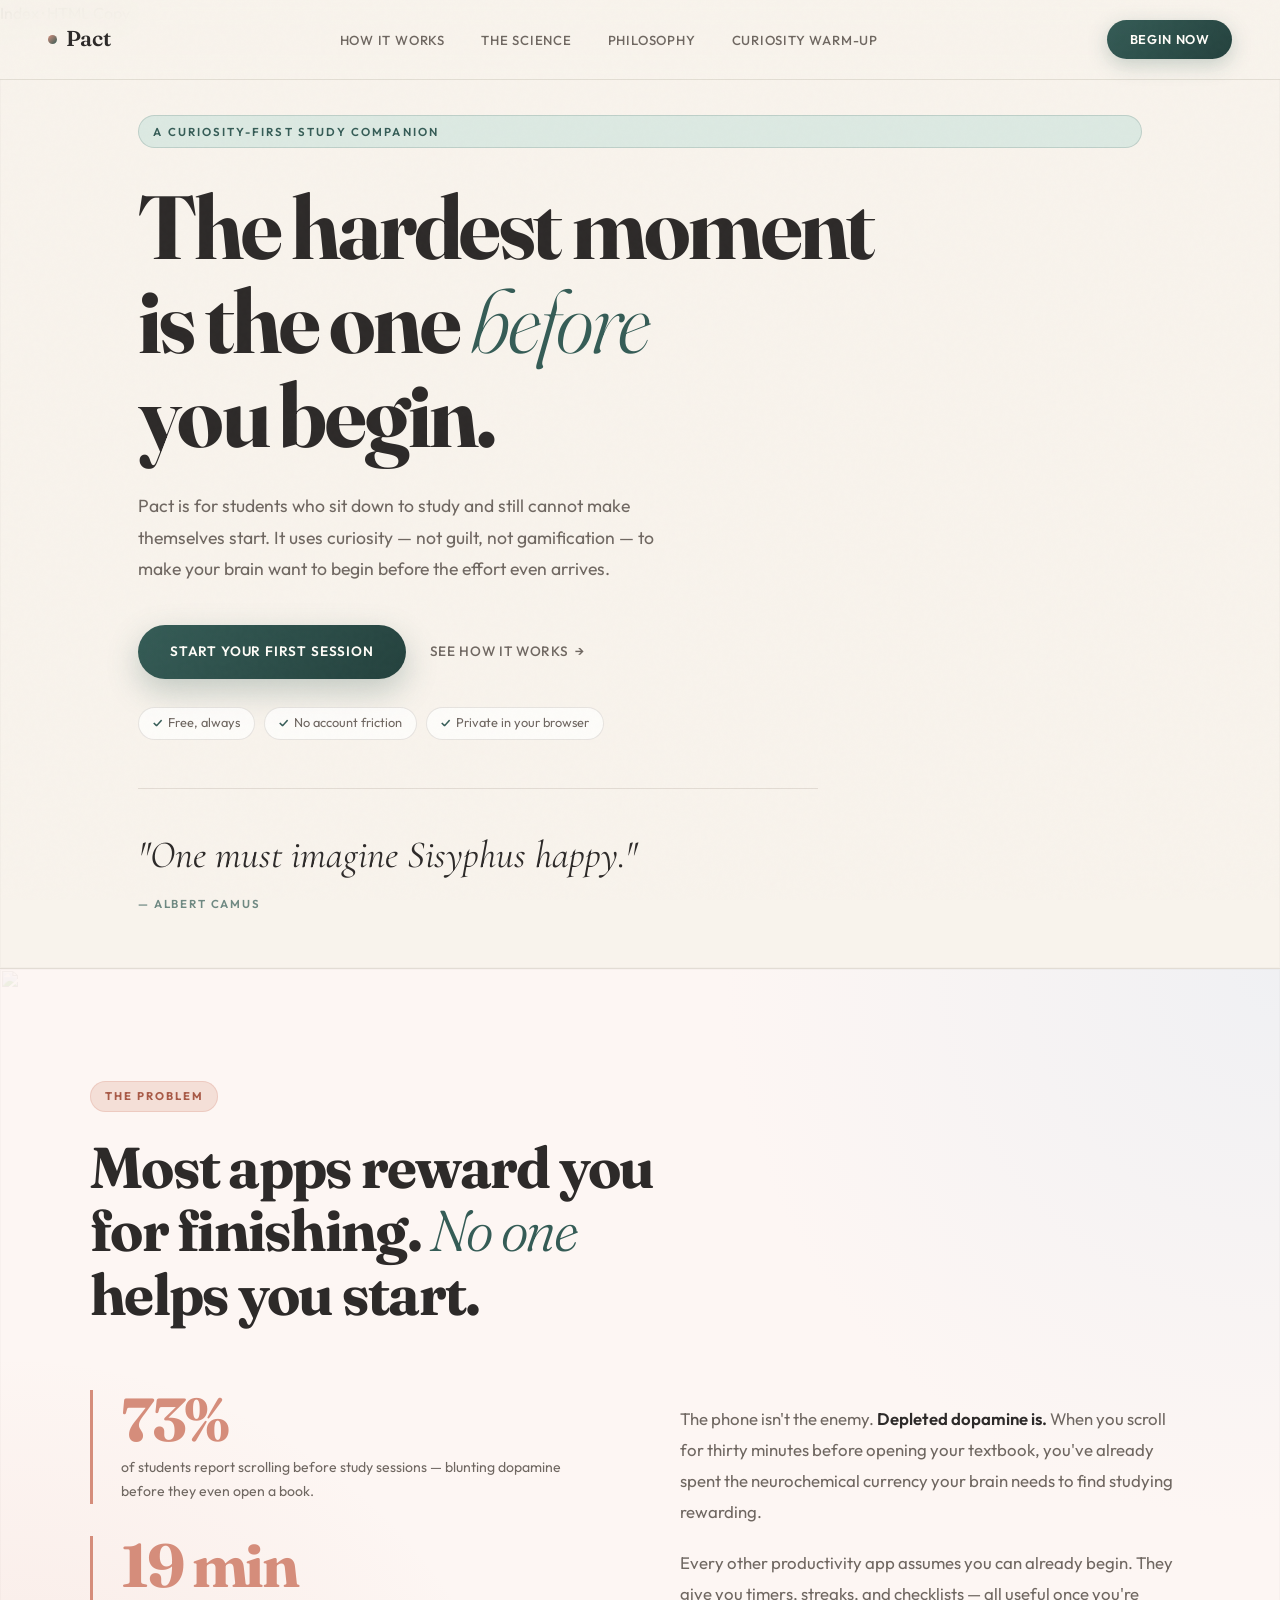
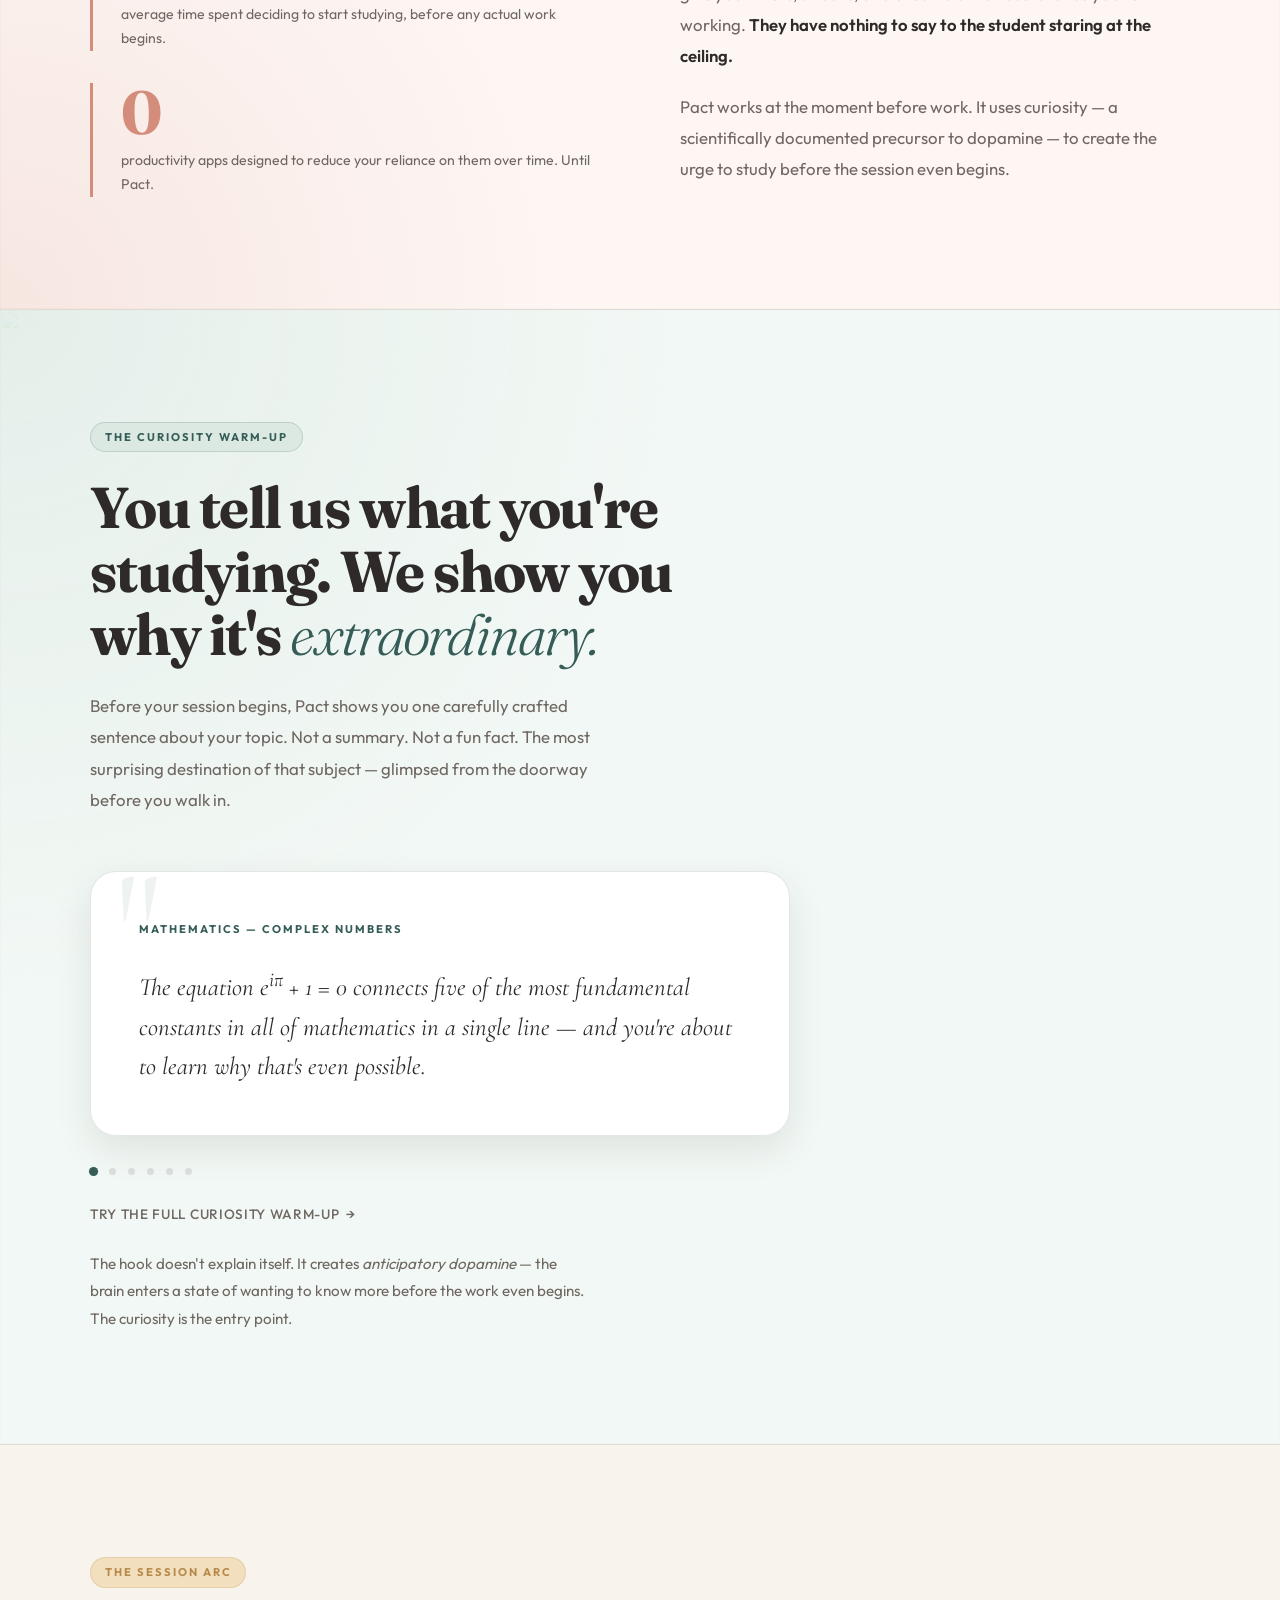
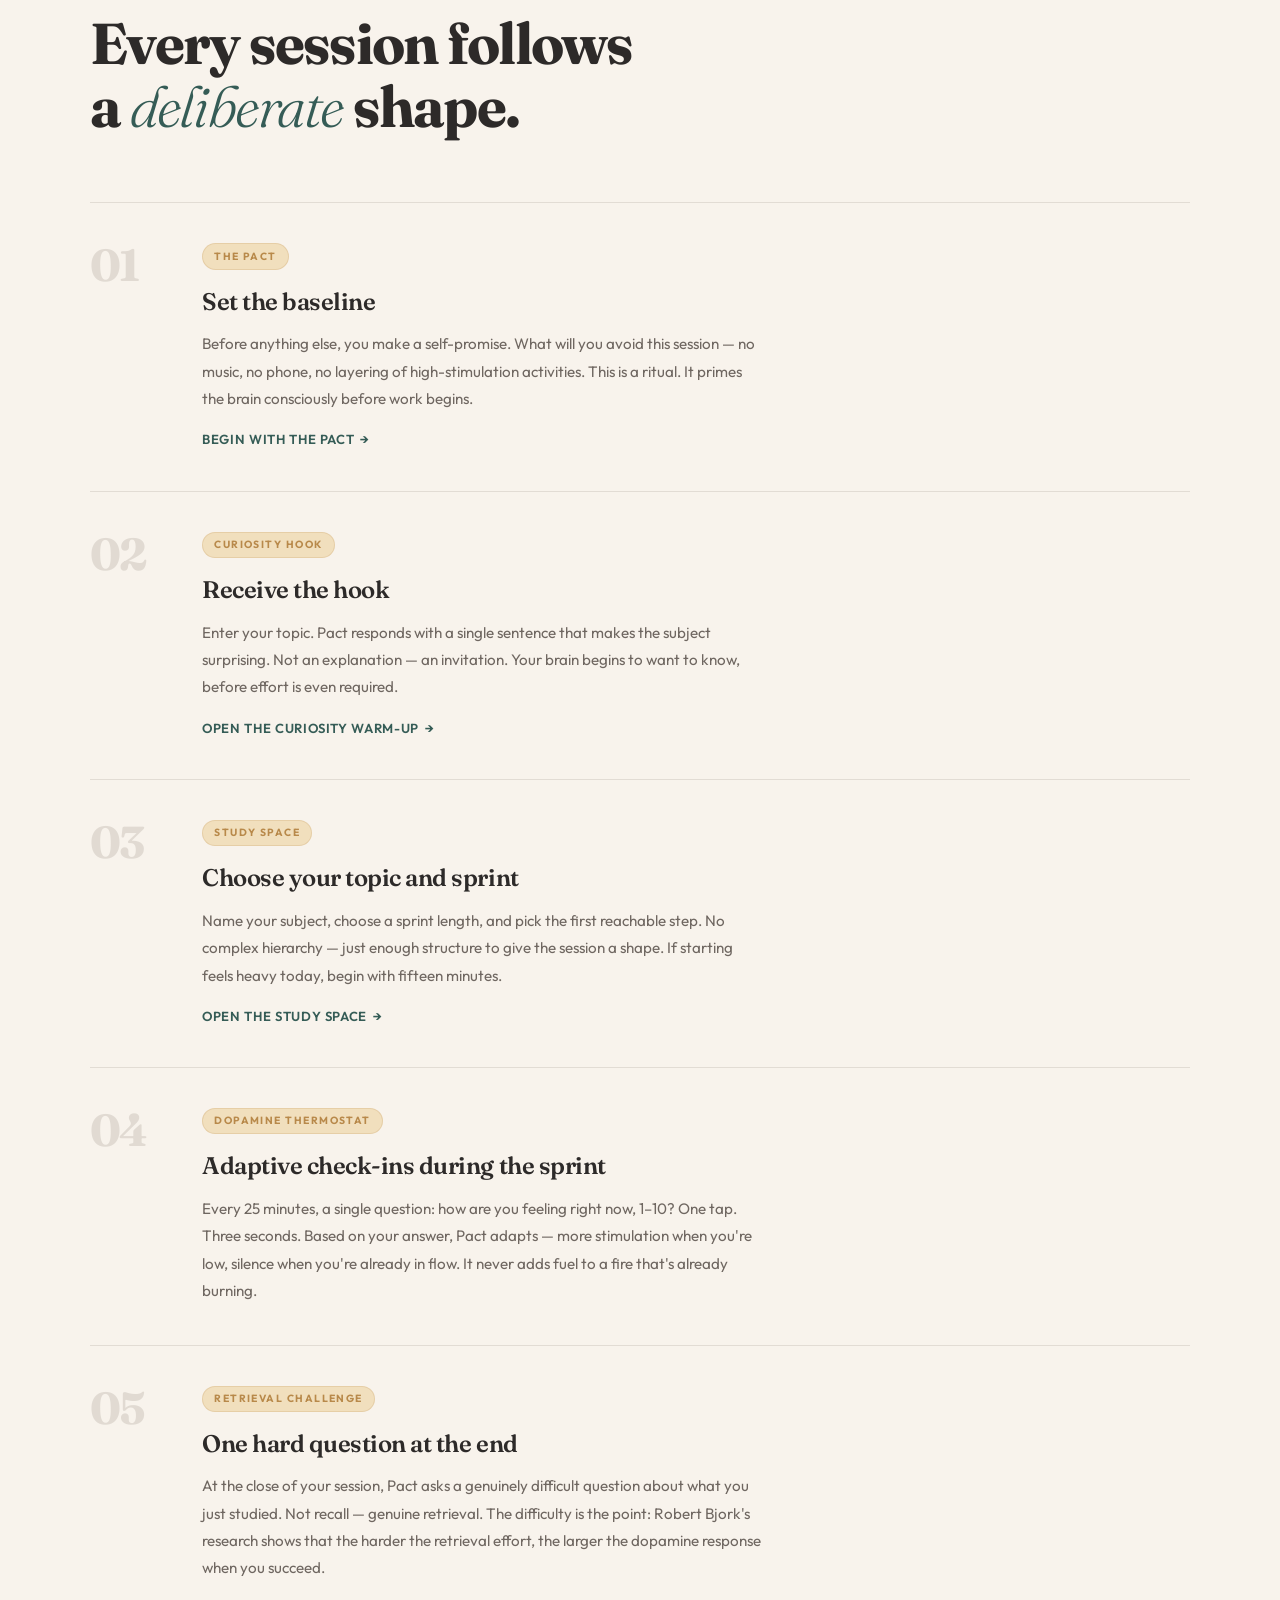
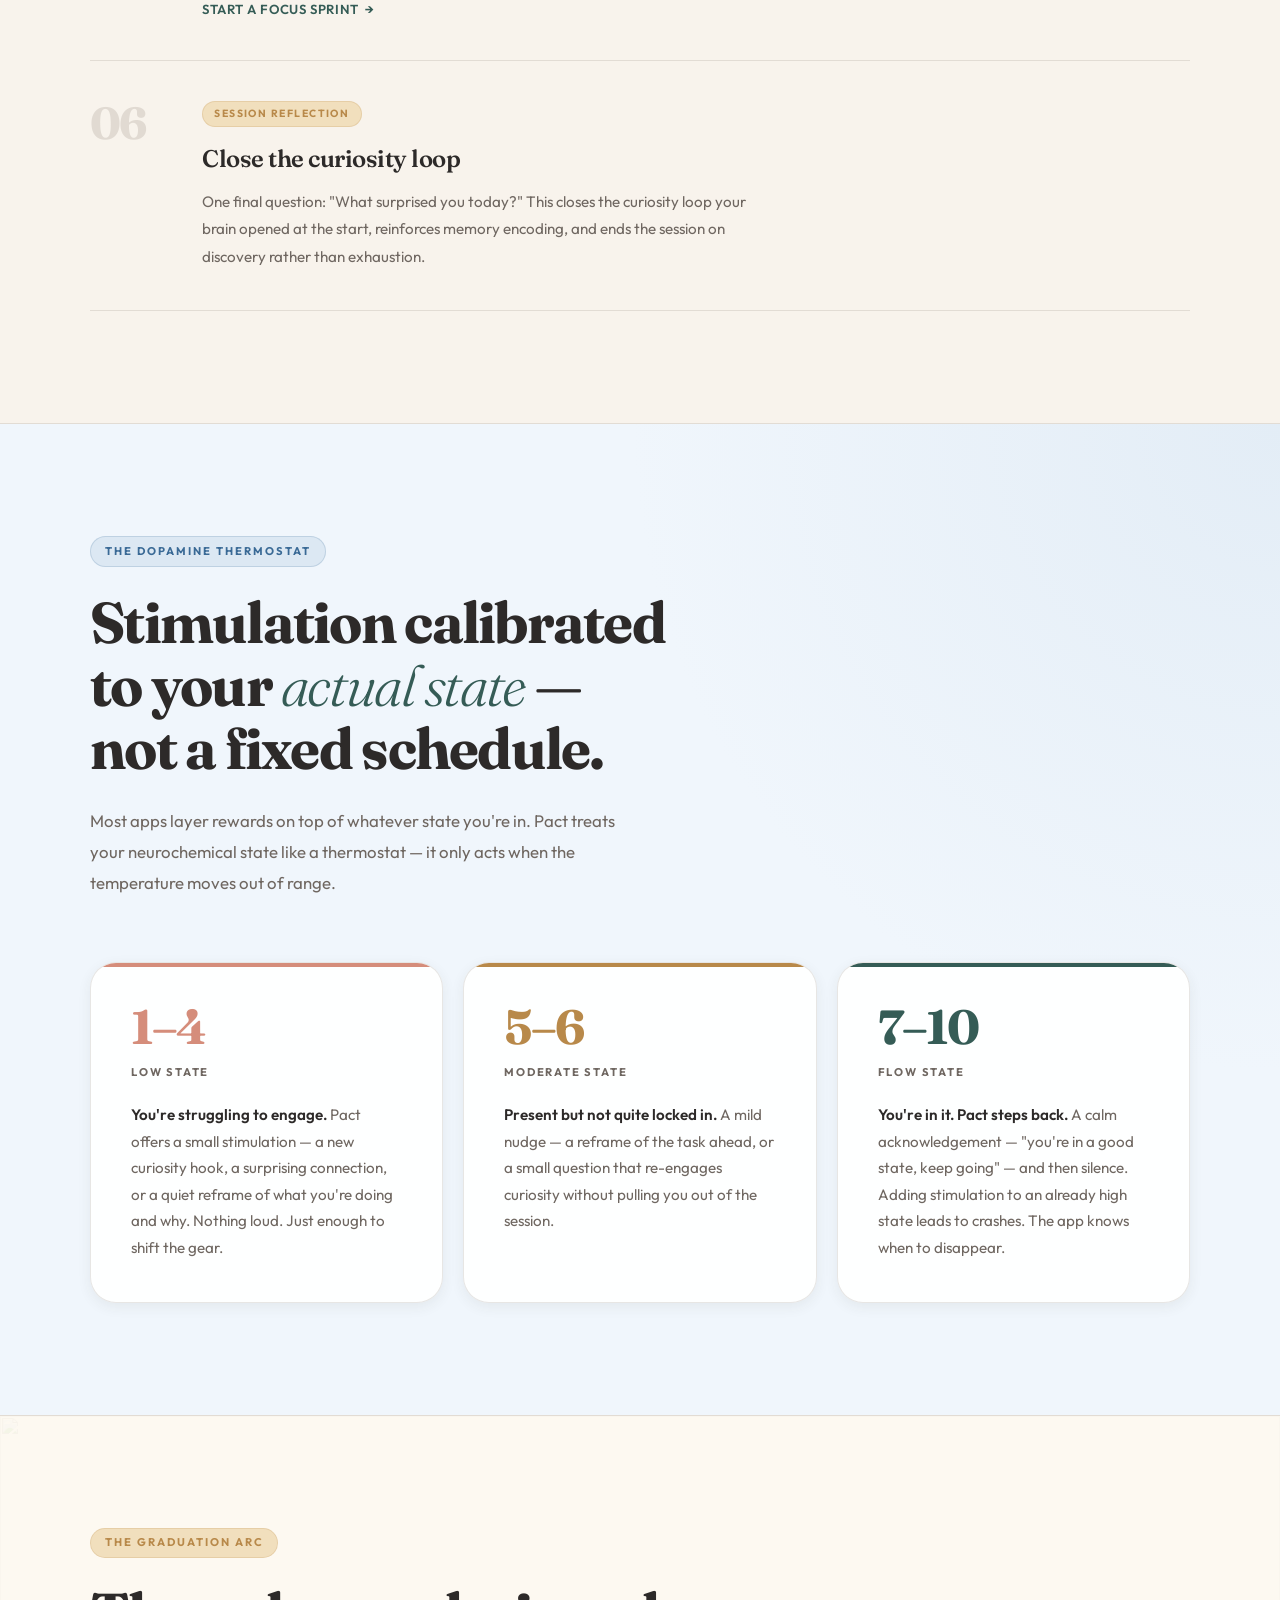
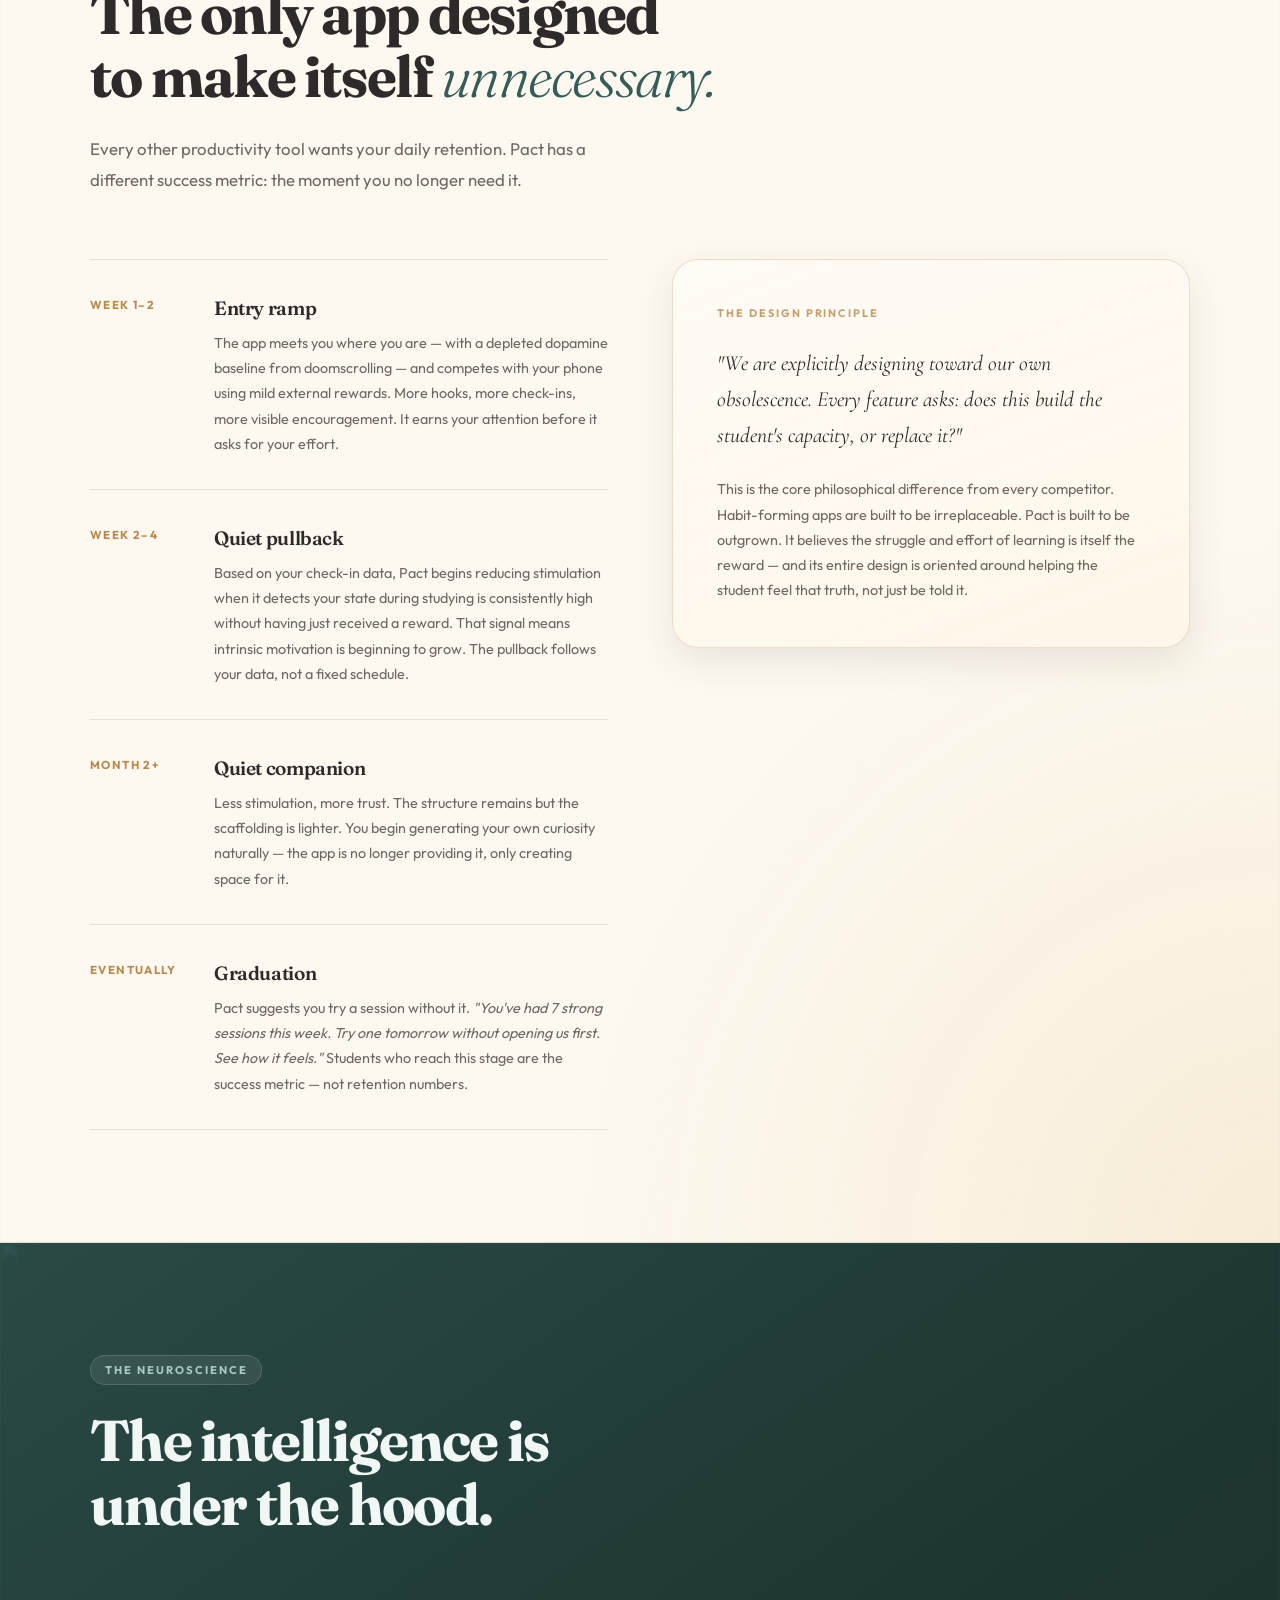
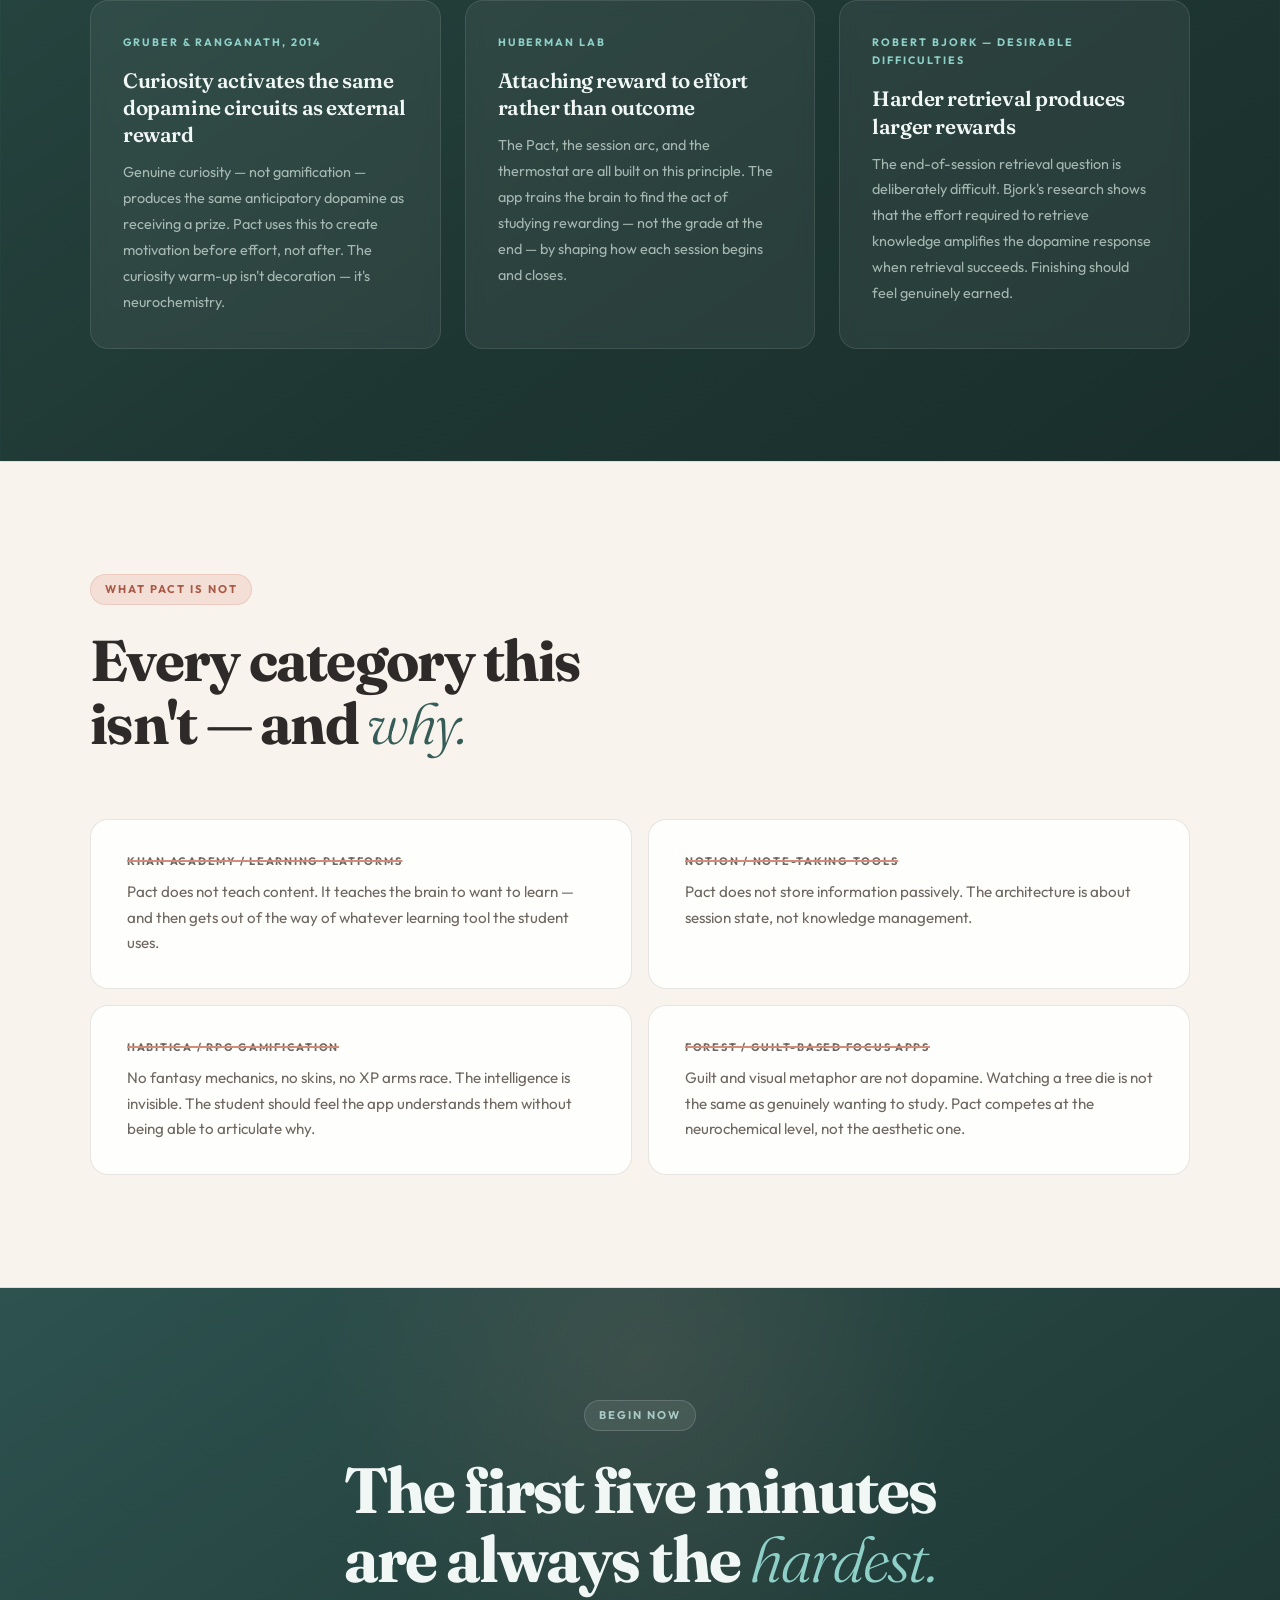
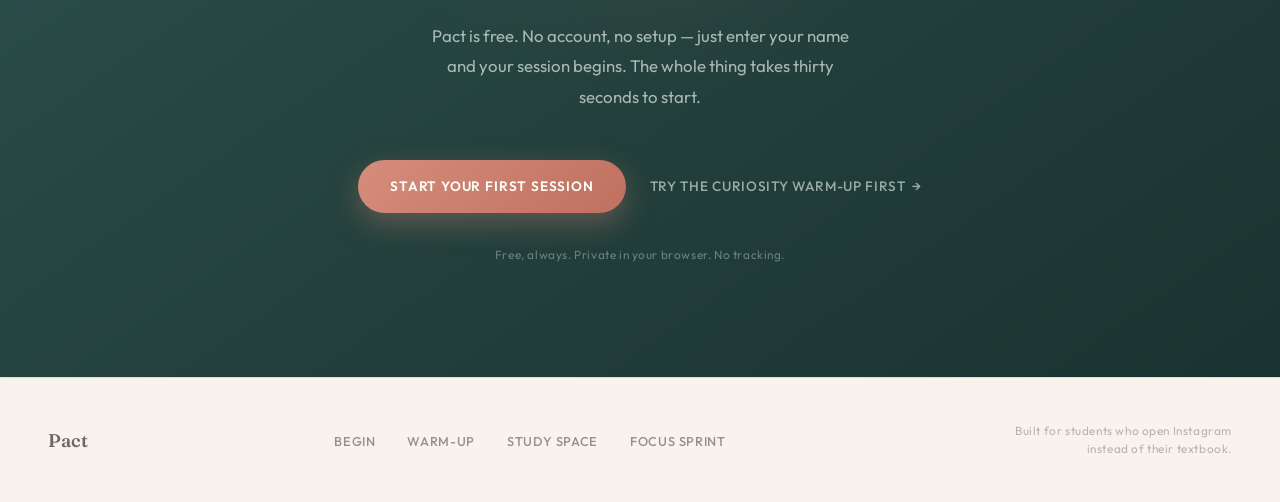
==== commit 84a8f59c: "Update index.html" ====
--- a/index.html
+++ b/index.html
@@ -1,3 +1,6 @@
+Index · HTML
+Copy
+
 <!DOCTYPE html>
 <html lang="en">
 <head>
@@ -6,278 +9,371 @@
   <title>Pact — Begin Before You're Ready</title>
   <link rel="preconnect" href="https://fonts.googleapis.com" />
   <link rel="preconnect" href="https://fonts.gstatic.com" crossorigin />
-  <link href="https://fonts.googleapis.com/css2?family=Cormorant+Garamond:ital,wght@0,300;0,400;0,500;0,600;1,300;1,400;1,500&family=DM+Sans:ital,wght@0,300;0,400;0,500;1,300&display=swap" rel="stylesheet" />
-
+  <link href="https://fonts.googleapis.com/css2?family=Fraunces:ital,opsz,wght@0,9..144,300;0,9..144,600;0,9..144,700;1,9..144,300;1,9..144,600&family=Outfit:wght@300;400;500;600&family=Cormorant+Garamond:ital,wght@0,400;0,600;1,400;1,600&display=swap" rel="stylesheet" />
+ 
   <style>
     *, *::before, *::after { box-sizing: border-box; margin: 0; padding: 0; }
-
+ 
     :root {
-      --bg:        #0c0b09;
-      --bg-card:   #131210;
-      --bg-line:   #1e1c19;
-      --cream:     #e4dccf;
-      --cream-dim: #9e9484;
-      --gold:      #c4a267;
-      --gold-dim:  #7a6240;
-      --white:     #f5f0e8;
-      --serif:     'Cormorant Garamond', Georgia, serif;
-      --sans:      'DM Sans', system-ui, sans-serif;
-    }
-
+      --bg:            #f8f3ec;
+      --text:          #2d2a29;
+      --muted:         #6f6761;
+      --border:        rgba(92, 78, 68, 0.14);
+      --border-strong: rgba(92, 78, 68, 0.26);
+      --teal:          #355c56;
+      --teal-deep:     #24413d;
+      --teal-soft:     #dce9e2;
+      --rose:          #d58d7b;
+      --rose-soft:     #f4dfd7;
+      --sky:           #dce8f3;
+      --amber:         #f1dfbd;
+      --amber-deep:    #b8894a;
+      --surface:       rgba(255, 255, 255, 0.88);
+      --shadow-sm:     0 4px 14px rgba(62, 51, 43, 0.07);
+      --shadow-md:     0 14px 36px rgba(62, 51, 43, 0.10);
+      --shadow-lg:     0 24px 56px rgba(62, 51, 43, 0.13);
+      --serif:         'Fraunces', Georgia, serif;
+      --script:        'Cormorant Garamond', Georgia, serif;
+      --sans:          'Outfit', system-ui, sans-serif;
+      --r-sm:   10px;
+      --r-md:   18px;
+      --r-lg:   26px;
+      --r-pill: 999px;
+    }
+ 
     html { scroll-behavior: smooth; }
-
+ 
     body {
       background: var(--bg);
-      color: var(--cream);
+      color: var(--text);
       font-family: var(--sans);
-      font-weight: 300;
+      font-weight: 400;
       line-height: 1.7;
       overflow-x: hidden;
     }
-
-    /* Grain overlay */
+ 
     body::before {
       content: '';
-      position: fixed;
-      inset: 0;
-      background-image: url("data:image/svg+xml,%3Csvg viewBox='0 0 256 256' xmlns='http://www.w3.org/2000/svg'%3E%3Cfilter id='noise'%3E%3CfeTurbulence type='fractalNoise' baseFrequency='0.9' numOctaves='4' stitchTiles='stitch'/%3E%3C/filter%3E%3Crect width='100%25' height='100%25' filter='url(%23noise)' opacity='1'/%3E%3C/svg%3E");
-      opacity: 0.025;
+      position: fixed; inset: 0;
+      background-image: url("data:image/svg+xml,%3Csvg viewBox='0 0 200 200' xmlns='http://www.w3.org/2000/svg'%3E%3Cfilter id='n'%3E%3CfeTurbulence type='fractalNoise' baseFrequency='0.85' numOctaves='4' stitchTiles='stitch'/%3E%3C/filter%3E%3Crect width='100%25' height='100%25' filter='url(%23n)' opacity='1'/%3E%3C/svg%3E");
+      opacity: 0.018;
       pointer-events: none;
       z-index: 9999;
     }
-
-    /* ─── NAV ─── */
+ 
+    /* ── background image helper ── */
+    .section-wrap { position: relative; overflow: hidden; }
+ 
+    .bg-img {
+      position: absolute;
+      inset: 0;
+      width: 100%; height: 100%;
+      object-fit: cover;
+      object-position: center;
+      opacity: 0.07;
+      mix-blend-mode: multiply;
+      pointer-events: none;
+      user-select: none;
+      z-index: 0;
+    }
+ 
+    .bg-img-light { opacity: 0.09; mix-blend-mode: multiply; }
+    .bg-img-dark  { opacity: 0.12; mix-blend-mode: luminosity; filter: grayscale(30%); }
+ 
+    .section-wrap > .container,
+    .section-wrap > .hero { position: relative; z-index: 1; }
+ 
+    /* NAV */
     nav {
       position: fixed;
       top: 0; left: 0; right: 0;
       z-index: 100;
-      padding: 1.5rem 3rem;
+      padding: 1.25rem 3rem;
       display: flex;
       justify-content: space-between;
       align-items: center;
-      background: linear-gradient(to bottom, rgba(12,11,9,0.95) 0%, transparent 100%);
-    }
-
+      background: rgba(248, 243, 236, 0.92);
+      backdrop-filter: blur(14px);
+      border-bottom: 1px solid var(--border);
+    }
+ 
     .nav-logo {
       font-family: var(--serif);
-      font-size: 1.3rem;
-      font-weight: 500;
-      letter-spacing: 0.12em;
-      color: var(--cream);
+      font-size: 1.35rem;
+      font-weight: 600;
+      letter-spacing: -0.02em;
+      color: var(--text);
       text-decoration: none;
-    }
-
+      display: flex;
+      align-items: center;
+      gap: 0.55rem;
+    }
+ 
+    .nav-logo::before {
+      content: '';
+      width: 9px; height: 9px;
+      border-radius: 50%;
+      background: linear-gradient(135deg, var(--rose), var(--teal));
+    }
+ 
     .nav-links {
       display: flex;
-      gap: 2.5rem;
+      gap: 2.25rem;
       list-style: none;
     }
-
+ 
     .nav-links a {
-      font-size: 0.78rem;
-      letter-spacing: 0.12em;
-      text-transform: uppercase;
-      color: var(--cream-dim);
+      font-size: 0.82rem;
+      font-weight: 500;
+      letter-spacing: 0.06em;
+      text-transform: uppercase;
+      color: var(--muted);
       text-decoration: none;
-      transition: color 0.3s;
-    }
-
-    .nav-links a:hover { color: var(--cream); }
-
+      transition: color 0.25s;
+    }
+ 
+    .nav-links a:hover { color: var(--text); }
+ 
     .nav-cta {
-      font-size: 0.78rem;
-      letter-spacing: 0.12em;
-      text-transform: uppercase;
-      color: var(--gold);
+      font-size: 0.8rem;
+      font-weight: 600;
+      letter-spacing: 0.05em;
+      text-transform: uppercase;
+      color: #fffdf8;
       text-decoration: none;
-      border: 1px solid var(--gold-dim);
-      padding: 0.5rem 1.25rem;
-      transition: all 0.3s;
-    }
-
+      background: linear-gradient(135deg, var(--teal) 0%, var(--teal-deep) 100%);
+      padding: 0.55rem 1.4rem;
+      border-radius: var(--r-pill);
+      box-shadow: 0 6px 20px rgba(53, 92, 86, 0.25);
+      transition: transform 0.25s, box-shadow 0.25s;
+    }
+ 
     .nav-cta:hover {
-      background: var(--gold);
-      color: var(--bg);
-    }
-
-    /* ─── HERO ─── */
+      transform: translateY(-1px);
+      box-shadow: 0 10px 28px rgba(53, 92, 86, 0.32);
+    }
+ 
+    /* HERO — reduced top space */
     .hero {
       min-height: 100vh;
       display: flex;
       flex-direction: column;
       justify-content: center;
-      padding: 8rem 3rem 6rem;
+      /* ↓ was 9rem top — now 5.5rem so content starts higher */
+      padding: 5.5rem 3rem 3.5rem;
       max-width: 1100px;
       margin: 0 auto;
     }
-
+ 
     .hero-eyebrow {
+      display: inline-flex;
+      align-items: center;
+      gap: 0.6rem;
       font-size: 0.72rem;
-      letter-spacing: 0.22em;
-      text-transform: uppercase;
-      color: var(--gold);
-      margin-bottom: 2.5rem;
+      font-weight: 600;
+      letter-spacing: 0.18em;
+      text-transform: uppercase;
+      color: var(--teal);
+      background: var(--teal-soft);
+      border: 1px solid rgba(53, 92, 86, 0.18);
+      padding: 0.35rem 0.9rem;
+      border-radius: var(--r-pill);
+      margin-bottom: 2rem;
       opacity: 0;
       animation: fadeUp 0.8s 0.2s forwards;
     }
-
+ 
     .hero-headline {
       font-family: var(--serif);
       font-size: clamp(3.2rem, 7vw, 6.5rem);
-      font-weight: 300;
-      line-height: 1.08;
-      letter-spacing: -0.01em;
-      color: var(--white);
+      font-weight: 700;
+      line-height: 1.05;
+      letter-spacing: -0.03em;
+      color: var(--text);
       max-width: 900px;
       opacity: 0;
       animation: fadeUp 0.9s 0.4s forwards;
     }
-
+ 
     .hero-headline em {
       font-style: italic;
-      color: var(--gold);
-    }
-
+      font-weight: 300;
+      color: var(--teal);
+    }
+ 
     .hero-sub {
-      margin-top: 2.5rem;
-      font-size: 1.05rem;
-      color: var(--cream-dim);
-      max-width: 560px;
-      line-height: 1.75;
-      font-weight: 300;
+      margin-top: 1.75rem;
+      font-size: 1.1rem;
+      font-weight: 400;
+      color: var(--muted);
+      max-width: 540px;
+      line-height: 1.8;
       opacity: 0;
       animation: fadeUp 0.9s 0.6s forwards;
     }
-
+ 
     .hero-actions {
-      margin-top: 3.5rem;
+      margin-top: 2.5rem;
       display: flex;
       align-items: center;
-      gap: 2rem;
+      gap: 1.5rem;
       opacity: 0;
       animation: fadeUp 0.9s 0.8s forwards;
     }
-
-    .btn-primary {
-      display: inline-block;
-      background: var(--gold);
-      color: var(--bg);
-      font-family: var(--sans);
+ 
+    /* hero trust chips */
+    .hero-meta {
+      display: flex;
+      flex-wrap: wrap;
+      gap: 0.6rem;
+      margin-top: 1.75rem;
+      opacity: 0;
+      animation: fadeUp 0.9s 0.95s forwards;
+    }
+ 
+    .hero-meta-item {
+      display: inline-flex;
+      align-items: center;
+      gap: 0.4rem;
       font-size: 0.8rem;
-      font-weight: 500;
-      letter-spacing: 0.14em;
-      text-transform: uppercase;
-      text-decoration: none;
-      padding: 0.95rem 2.25rem;
-      transition: all 0.3s;
-    }
-
-    .btn-primary:hover {
-      background: var(--white);
-      transform: translateY(-1px);
-    }
-
-    .btn-ghost {
-      font-size: 0.8rem;
-      letter-spacing: 0.1em;
-      text-transform: uppercase;
-      color: var(--cream-dim);
-      text-decoration: none;
-      display: flex;
-      align-items: center;
-      gap: 0.5rem;
-      transition: color 0.3s;
-    }
-
-    .btn-ghost:hover { color: var(--cream); }
-    .btn-ghost::after { content: '→'; font-style: normal; }
-
+      font-weight: 400;
+      color: var(--muted);
+      background: rgba(255,255,255,0.7);
+      border: 1px solid var(--border);
+      padding: 0.3rem 0.85rem;
+      border-radius: var(--r-pill);
+    }
+ 
+    .hero-meta-item::before {
+      content: '✓';
+      font-size: 0.7rem;
+      color: var(--teal);
+      font-weight: 700;
+    }
+ 
+    /* CAMUS QUOTE — enlarged & more presence */
     .hero-quote {
-      margin-top: 5rem;
-      padding-top: 3rem;
-      border-top: 1px solid var(--bg-line);
-      font-family: var(--serif);
+      margin-top: 3rem;
+      padding-top: 2.5rem;
+      border-top: 1px solid var(--border);
+      font-family: var(--script);
       font-style: italic;
-      font-size: 1.1rem;
-      color: var(--cream-dim);
+      /* ↓ was 1.2rem — now 2.2rem, much more presence */
+      font-size: clamp(1.6rem, 3vw, 2.4rem);
+      font-weight: 400;
+      line-height: 1.4;
+      color: var(--text);
       opacity: 0;
-      animation: fadeUp 0.9s 1s forwards;
-    }
-
+      animation: fadeUp 0.9s 1.1s forwards;
+      max-width: 680px;
+    }
+ 
     .hero-quote cite {
       display: block;
       font-style: normal;
       font-family: var(--sans);
       font-size: 0.72rem;
-      letter-spacing: 0.15em;
-      text-transform: uppercase;
-      color: var(--gold-dim);
-      margin-top: 0.75rem;
-    }
-
-    /* ─── SECTION BASE ─── */
-    section {
-      padding: 7rem 3rem;
-    }
-
-    .container {
-      max-width: 1100px;
-      margin: 0 auto;
-    }
-
+      font-weight: 600;
+      letter-spacing: 0.16em;
+      text-transform: uppercase;
+      color: var(--teal);
+      opacity: 0.7;
+      margin-top: 0.85rem;
+    }
+ 
+    /* BUTTONS */
+    .btn-primary {
+      display: inline-flex;
+      align-items: center;
+      gap: 0.5rem;
+      background: linear-gradient(135deg, var(--teal) 0%, var(--teal-deep) 100%);
+      color: #fffdf8;
+      font-family: var(--sans);
+      font-size: 0.85rem;
+      font-weight: 600;
+      letter-spacing: 0.06em;
+      text-transform: uppercase;
+      text-decoration: none;
+      padding: 0.95rem 2rem;
+      border-radius: var(--r-pill);
+      box-shadow: 0 12px 32px rgba(53, 92, 86, 0.28);
+      transition: transform 0.25s, box-shadow 0.25s;
+    }
+ 
+    .btn-primary:hover {
+      transform: translateY(-2px);
+      box-shadow: 0 18px 40px rgba(53, 92, 86, 0.35);
+    }
+ 
+    .btn-ghost {
+      font-size: 0.85rem;
+      font-weight: 500;
+      letter-spacing: 0.05em;
+      text-transform: uppercase;
+      color: var(--muted);
+      text-decoration: none;
+      display: inline-flex;
+      align-items: center;
+      gap: 0.4rem;
+      transition: color 0.25s;
+    }
+ 
+    .btn-ghost:hover { color: var(--text); }
+    .btn-ghost::after { content: '→'; }
+ 
+    /* SECTION BASE */
+    section { padding: 7rem 3rem; }
+ 
+    .container { max-width: 1100px; margin: 0 auto; }
+ 
     .section-label {
-      font-size: 0.68rem;
-      letter-spacing: 0.22em;
-      text-transform: uppercase;
-      color: var(--gold);
+      display: inline-flex;
+      align-items: center;
+      gap: 0.55rem;
+      font-size: 0.7rem;
+      font-weight: 700;
+      letter-spacing: 0.18em;
+      text-transform: uppercase;
       margin-bottom: 1.5rem;
-      display: flex;
-      align-items: center;
-      gap: 1rem;
-    }
-
-    .section-label::before {
-      content: '';
-      display: block;
-      width: 2rem;
-      height: 1px;
-      background: var(--gold-dim);
-    }
-
+    }
+ 
+    .label-teal  { color: var(--teal);       background: var(--teal-soft); border: 1px solid rgba(53,92,86,.18);    padding: 0.3rem 0.85rem; border-radius: var(--r-pill); }
+    .label-rose  { color: #a85a47;            background: var(--rose-soft); border: 1px solid rgba(213,141,123,.25); padding: 0.3rem 0.85rem; border-radius: var(--r-pill); }
+    .label-amber { color: var(--amber-deep);  background: var(--amber);     border: 1px solid rgba(184,137,74,.2);  padding: 0.3rem 0.85rem; border-radius: var(--r-pill); }
+    .label-sky   { color: #3a6a96;            background: var(--sky);       border: 1px solid rgba(58,106,150,.18); padding: 0.3rem 0.85rem; border-radius: var(--r-pill); }
+ 
     .section-title {
       font-family: var(--serif);
       font-size: clamp(2.2rem, 4.5vw, 3.8rem);
-      font-weight: 300;
-      line-height: 1.15;
-      color: var(--white);
+      font-weight: 700;
+      line-height: 1.1;
+      letter-spacing: -0.03em;
+      color: var(--text);
       max-width: 700px;
     }
-
-    .section-title em {
-      font-style: italic;
-      color: var(--gold);
-    }
-
+ 
+    .section-title em { font-style: italic; font-weight: 300; color: var(--teal); }
+ 
     .section-body {
-      font-size: 1.02rem;
-      color: var(--cream-dim);
-      max-width: 560px;
-      margin-top: 1.75rem;
-      line-height: 1.8;
-    }
-
-    /* ─── DIVIDER ─── */
-    .divider {
-      width: 100%;
-      height: 1px;
-      background: var(--bg-line);
-    }
-
-    /* ─── THE PROBLEM ─── */
+      font-size: 1.05rem;
+      font-weight: 400;
+      color: var(--muted);
+      max-width: 540px;
+      margin-top: 1.5rem;
+      line-height: 1.85;
+    }
+ 
+    /* DIVIDER */
+    .divider { width: 100%; height: 1px; background: var(--border); }
+ 
+    /* PROBLEM — rose blush */
     .problem {
-      background: var(--bg);
-    }
-
+      background:
+        radial-gradient(circle at top right, rgba(220,232,243,0.4), transparent 35%),
+        radial-gradient(circle at bottom left, rgba(213,141,123,0.15), transparent 35%),
+        #fdf6f3;
+    }
+ 
     .problem-grid {
       display: grid;
       grid-template-columns: 1fr 1fr;
@@ -285,260 +381,246 @@
       align-items: center;
       margin-top: 4rem;
     }
-
-    .problem-stat {
-      display: flex;
-      flex-direction: column;
-      gap: 2.5rem;
-    }
-
-    .stat-item {
-      border-left: 1px solid var(--bg-line);
-      padding-left: 2rem;
-    }
-
+ 
+    .problem-stat { display: flex; flex-direction: column; gap: 2rem; }
+ 
+    .stat-item { border-left: 3px solid var(--rose); padding-left: 1.75rem; }
+ 
     .stat-number {
       font-family: var(--serif);
-      font-size: 3.5rem;
-      font-weight: 300;
-      color: var(--gold);
+      font-size: 3.8rem;
+      font-weight: 700;
+      letter-spacing: -0.04em;
+      color: var(--rose);
       line-height: 1;
     }
-
-    .stat-label {
-      font-size: 0.82rem;
-      color: var(--cream-dim);
-      margin-top: 0.4rem;
-      letter-spacing: 0.03em;
-    }
-
-    .problem-text {
-      display: flex;
-      flex-direction: column;
-      gap: 1.25rem;
-    }
-
-    .problem-text p {
-      font-size: 1.05rem;
-      color: var(--cream-dim);
-      line-height: 1.8;
-    }
-
-    .problem-text p strong {
-      color: var(--cream);
-      font-weight: 400;
-    }
-
-    /* ─── HOOK DEMO ─── */
+ 
+    .stat-label { font-size: 0.88rem; color: var(--muted); margin-top: 0.35rem; }
+ 
+    .problem-text { display: flex; flex-direction: column; gap: 1.25rem; }
+ 
+    .problem-text p { font-size: 1.05rem; color: var(--muted); line-height: 1.85; }
+    .problem-text p strong { color: var(--text); font-weight: 600; }
+ 
+    /* HOOK DEMO — sage green */
     .hook-section {
-      background: var(--bg-card);
-    }
-
-    .hook-display {
-      margin-top: 3.5rem;
-      position: relative;
-    }
-
+      background:
+        radial-gradient(circle at top left, rgba(220,233,226,0.6), transparent 40%),
+        #f2f8f5;
+    }
+ 
+    .hook-display { margin-top: 3.5rem; position: relative; }
+ 
     .hook-card {
-      border: 1px solid var(--bg-line);
+      border: 1px solid rgba(53,92,86,0.15);
+      border-radius: var(--r-lg);
       padding: 3rem;
-      background: var(--bg);
+      background: rgba(255,255,255,0.9);
+      backdrop-filter: blur(10px);
+      box-shadow: var(--shadow-md);
       max-width: 700px;
       position: relative;
-    }
-
+      overflow: hidden;
+    }
+ 
     .hook-card::before {
       content: '"';
-      font-family: var(--serif);
-      font-size: 8rem;
-      color: var(--gold-dim);
-      opacity: 0.3;
+      font-family: var(--script);
+      font-size: 10rem;
+      color: var(--teal);
+      opacity: 0.08;
       position: absolute;
-      top: -1rem;
-      left: 2rem;
+      top: -1.5rem; left: 1.5rem;
       line-height: 1;
-    }
-
+      pointer-events: none;
+    }
+ 
     .hook-subject {
-      font-size: 0.68rem;
-      letter-spacing: 0.2em;
-      text-transform: uppercase;
-      color: var(--gold);
+      font-size: 0.7rem;
+      font-weight: 700;
+      letter-spacing: 0.18em;
+      text-transform: uppercase;
+      color: var(--teal);
       margin-bottom: 1.5rem;
     }
-
+ 
     .hook-text {
-      font-family: var(--serif);
-      font-size: 1.4rem;
-      font-weight: 300;
+      font-family: var(--script);
+      font-size: 1.55rem;
+      font-weight: 400;
       line-height: 1.6;
-      color: var(--white);
+      color: var(--text);
       font-style: italic;
     }
-
-    .hook-nav {
-      display: flex;
-      gap: 1rem;
-      margin-top: 2rem;
-    }
-
+ 
+    .hook-nav { display: flex; gap: 0.75rem; margin-top: 2rem; }
+ 
     .hook-dot {
-      width: 6px;
-      height: 6px;
+      width: 7px; height: 7px;
       border-radius: 50%;
-      background: var(--bg-line);
+      background: var(--border);
       cursor: pointer;
-      transition: background 0.3s;
-      border: none;
-      outline: none;
-    }
-
-    .hook-dot.active {
-      background: var(--gold);
-    }
-
-    .hook-aside {
-      margin-top: 2.5rem;
-      max-width: 500px;
-    }
-
-    .hook-aside p {
-      font-size: 0.9rem;
-      color: var(--cream-dim);
-      line-height: 1.75;
-    }
-
-    /* ─── THE LOOP ─── */
-    .loop-steps {
-      margin-top: 4rem;
-      display: flex;
-      flex-direction: column;
-      gap: 0;
-    }
-
+      transition: background 0.3s, transform 0.3s;
+      border: none; outline: none;
+    }
+ 
+    .hook-dot.active { background: var(--teal); transform: scale(1.3); }
+ 
+    .hook-cta { margin-top: 1.75rem; }
+ 
+    .hook-aside { margin-top: 1.5rem; max-width: 500px; }
+    .hook-aside p { font-size: 0.95rem; color: var(--muted); line-height: 1.8; }
+ 
+    /* THE LOOP */
+    .loop-steps { margin-top: 4rem; display: flex; flex-direction: column; }
+ 
     .step {
       display: grid;
       grid-template-columns: 80px 1fr;
       gap: 2rem;
       padding: 2.5rem 0;
-      border-top: 1px solid var(--bg-line);
+      border-top: 1px solid var(--border);
       align-items: start;
       transition: all 0.3s;
     }
-
-    .step:last-child {
-      border-bottom: 1px solid var(--bg-line);
-    }
-
+ 
+    .step:last-child { border-bottom: 1px solid var(--border); }
+ 
     .step-number {
       font-family: var(--serif);
-      font-size: 2.5rem;
-      font-weight: 300;
-      color: var(--bg-line);
+      font-size: 2.8rem;
+      font-weight: 700;
+      color: rgba(92,78,68,0.15);
       line-height: 1;
+      letter-spacing: -0.04em;
       transition: color 0.3s;
     }
-
-    .step:hover .step-number {
-      color: var(--gold);
-    }
-
-    .step-content {}
-
+ 
+    .step:hover .step-number { color: var(--teal); }
+ 
     .step-title {
       font-family: var(--serif);
-      font-size: 1.4rem;
-      font-weight: 400;
-      color: var(--white);
-      margin-bottom: 0.6rem;
-    }
-
+      font-size: 1.5rem;
+      font-weight: 600;
+      letter-spacing: -0.02em;
+      color: var(--text);
+      margin-bottom: 0.5rem;
+    }
+ 
     .step-body {
-      font-size: 0.92rem;
-      color: var(--cream-dim);
-      line-height: 1.75;
+      font-size: 0.95rem;
+      color: var(--muted);
+      line-height: 1.8;
       max-width: 560px;
     }
-
+ 
     .step-tag {
-      display: inline-block;
-      font-size: 0.62rem;
-      letter-spacing: 0.18em;
-      text-transform: uppercase;
-      color: var(--gold);
-      border: 1px solid var(--gold-dim);
-      padding: 0.2rem 0.6rem;
-      margin-bottom: 0.8rem;
-    }
-
-    /* ─── THERMOSTAT ─── */
+      display: inline-flex;
+      align-items: center;
+      font-size: 0.65rem;
+      font-weight: 700;
+      letter-spacing: 0.14em;
+      text-transform: uppercase;
+      color: var(--amber-deep);
+      background: var(--amber);
+      border: 1px solid rgba(184,137,74,0.2);
+      border-radius: var(--r-pill);
+      padding: 0.2rem 0.7rem;
+      margin-bottom: 0.75rem;
+    }
+ 
+    .step-link {
+      display: inline-flex;
+      align-items: center;
+      gap: 0.35rem;
+      margin-top: 1rem;
+      font-size: 0.82rem;
+      font-weight: 600;
+      letter-spacing: 0.05em;
+      text-transform: uppercase;
+      color: var(--teal);
+      text-decoration: none;
+      transition: gap 0.2s;
+    }
+ 
+    .step-link::after { content: '→'; }
+    .step-link:hover { gap: 0.55rem; }
+ 
+    /* THERMOSTAT — sky blue */
     .thermostat-section {
-      background: var(--bg-card);
-    }
-
+      background:
+        radial-gradient(circle at top right, rgba(220,232,243,0.65), transparent 40%),
+        #f0f6fc;
+    }
+ 
     .thermostat-grid {
       display: grid;
       grid-template-columns: repeat(3, 1fr);
-      gap: 1.5px;
+      gap: 1.25rem;
       margin-top: 4rem;
     }
-
+ 
     .thermo-card {
-      background: var(--bg);
+      background: rgba(255,255,255,0.92);
+      border: 1px solid var(--border);
+      border-radius: var(--r-lg);
       padding: 2.5rem;
+      box-shadow: var(--shadow-sm);
       position: relative;
       overflow: hidden;
-    }
-
-    .thermo-card::after {
+      transition: transform 0.3s, box-shadow 0.3s, border-color 0.3s;
+    }
+ 
+    .thermo-card:hover {
+      transform: translateY(-3px);
+      box-shadow: var(--shadow-md);
+      border-color: var(--border-strong);
+    }
+ 
+    .thermo-card::before {
       content: '';
       position: absolute;
-      bottom: 0; left: 0;
-      height: 2px;
-      width: 0;
-      transition: width 0.5s;
-    }
-
-    .thermo-card:hover::after { width: 100%; }
-
-    .thermo-low::after   { background: #e07b54; }
-    .thermo-mid::after   { background: var(--gold); }
-    .thermo-high::after  { background: #7db87d; }
-
+      top: 0; left: 0; right: 0;
+      height: 4px;
+      border-radius: var(--r-lg) var(--r-lg) 0 0;
+    }
+ 
+    .thermo-low::before  { background: var(--rose); }
+    .thermo-mid::before  { background: var(--amber-deep); }
+    .thermo-high::before { background: var(--teal); }
+ 
     .thermo-range {
       font-family: var(--serif);
-      font-size: 2.8rem;
-      font-weight: 300;
+      font-size: 3rem;
+      font-weight: 700;
+      letter-spacing: -0.04em;
       line-height: 1;
-      margin-bottom: 1rem;
-    }
-
-    .thermo-low .thermo-range   { color: #e07b54; }
-    .thermo-mid .thermo-range   { color: var(--gold); }
-    .thermo-high .thermo-range  { color: #7db87d; }
-
+      margin-bottom: 0.75rem;
+    }
+ 
+    .thermo-low .thermo-range  { color: var(--rose); }
+    .thermo-mid .thermo-range  { color: var(--amber-deep); }
+    .thermo-high .thermo-range { color: var(--teal); }
+ 
     .thermo-label {
-      font-size: 0.68rem;
-      letter-spacing: 0.18em;
-      text-transform: uppercase;
-      color: var(--cream-dim);
+      font-size: 0.7rem;
+      font-weight: 700;
+      letter-spacing: 0.16em;
+      text-transform: uppercase;
+      color: var(--muted);
       margin-bottom: 1.25rem;
     }
-
-    .thermo-response {
-      font-size: 0.92rem;
-      color: var(--cream-dim);
-      line-height: 1.7;
-    }
-
-    .thermo-response strong {
-      color: var(--cream);
-      font-weight: 400;
-    }
-
-    /* ─── GRADUATION ─── */
-    .graduation-section {}
-
+ 
+    .thermo-response { font-size: 0.95rem; color: var(--muted); line-height: 1.75; }
+    .thermo-response strong { color: var(--text); font-weight: 600; }
+ 
+    /* GRADUATION — amber warm */
+    .graduation-section {
+      background:
+        radial-gradient(circle at bottom right, rgba(241,223,189,0.5), transparent 38%),
+        #fdf9f1;
+    }
+ 
     .grad-arc {
       margin-top: 4rem;
       display: grid;
@@ -546,511 +628,553 @@
       gap: 4rem;
       align-items: start;
     }
-
-    .grad-phases {
-      display: flex;
-      flex-direction: column;
-      gap: 0;
-    }
-
+ 
+    .grad-phases { display: flex; flex-direction: column; }
+ 
     .phase {
       padding: 2rem 0;
-      border-top: 1px solid var(--bg-line);
+      border-top: 1px solid var(--border);
       display: grid;
       grid-template-columns: 100px 1fr;
       gap: 1.5rem;
       align-items: start;
     }
-
-    .phase:last-child {
-      border-bottom: 1px solid var(--bg-line);
-    }
-
+ 
+    .phase:last-child { border-bottom: 1px solid var(--border); }
+ 
     .phase-time {
       font-size: 0.72rem;
+      font-weight: 700;
       letter-spacing: 0.12em;
       text-transform: uppercase;
-      color: var(--gold);
+      color: var(--amber-deep);
       padding-top: 0.2rem;
     }
-
+ 
     .phase-title {
       font-family: var(--serif);
-      font-size: 1.15rem;
-      color: var(--white);
+      font-size: 1.2rem;
+      font-weight: 600;
+      letter-spacing: -0.02em;
+      color: var(--text);
       margin-bottom: 0.4rem;
     }
-
-    .phase-body {
-      font-size: 0.88rem;
-      color: var(--cream-dim);
-      line-height: 1.7;
-    }
-
-    .grad-philosophy {
-      position: sticky;
-      top: 6rem;
-    }
-
+ 
+    .phase-body { font-size: 0.9rem; color: var(--muted); line-height: 1.75; }
+ 
+    .grad-philosophy { position: sticky; top: 6rem; }
+ 
     .philosophy-card {
-      border: 1px solid var(--bg-line);
-      padding: 3rem;
-    }
-
+      border: 1px solid rgba(184,137,74,0.25);
+      border-radius: var(--r-lg);
+      padding: 2.75rem;
+      background: linear-gradient(160deg, rgba(255,251,245,0.98), rgba(255,246,232,0.92));
+      box-shadow: var(--shadow-md);
+    }
+ 
+    .philosophy-card .card-label {
+      font-size: 0.68rem;
+      font-weight: 700;
+      letter-spacing: 0.18em;
+      text-transform: uppercase;
+      color: var(--amber-deep);
+      opacity: 0.8;
+      margin-bottom: 1.5rem;
+    }
+ 
     .philosophy-card blockquote {
-      font-family: var(--serif);
-      font-size: 1.25rem;
-      font-weight: 300;
-      line-height: 1.6;
+      font-family: var(--script);
+      font-size: 1.35rem;
+      font-weight: 400;
+      line-height: 1.65;
       font-style: italic;
-      color: var(--cream);
+      color: var(--text);
       margin-bottom: 1.5rem;
     }
-
-    .philosophy-card p {
-      font-size: 0.88rem;
-      color: var(--cream-dim);
-      line-height: 1.7;
-    }
-
-    .philosophy-card .card-label {
-      font-size: 0.65rem;
-      letter-spacing: 0.2em;
-      text-transform: uppercase;
-      color: var(--gold-dim);
-      margin-bottom: 1.5rem;
-    }
-
-    /* ─── SCIENCE ─── */
+ 
+    .philosophy-card p { font-size: 0.9rem; color: var(--muted); line-height: 1.75; }
+ 
+    /* SCIENCE — deep teal inverted */
     .science-section {
-      background: var(--bg-card);
-    }
-
+      background: linear-gradient(145deg, #2a4a45 0%, #1e3632 60%, #192e2a 100%);
+      color: #e8f0ee;
+    }
+ 
+    .science-section .section-label.label-teal {
+      background: rgba(255,255,255,0.08);
+      border-color: rgba(255,255,255,0.15);
+      color: #a8c9c4;
+    }
+ 
+    .science-section .section-title { color: #f0f7f5; }
+    .science-section .section-title em { color: #8ecfc8; }
+    .science-section .section-body { color: rgba(220,233,226,0.75); }
+ 
     .science-grid {
       display: grid;
       grid-template-columns: repeat(3, 1fr);
-      gap: 3rem;
+      gap: 1.5rem;
       margin-top: 4rem;
     }
-
-    .science-item {}
-
+ 
+    .science-item {
+      padding: 2rem;
+      border: 1px solid rgba(255,255,255,0.1);
+      border-radius: var(--r-md);
+      background: rgba(255,255,255,0.06);
+      backdrop-filter: blur(8px);
+      transition: background 0.3s, transform 0.3s;
+    }
+ 
+    .science-item:hover { background: rgba(255,255,255,0.1); transform: translateY(-2px); }
+ 
     .sci-source {
-      font-size: 0.65rem;
+      font-size: 0.67rem;
+      font-weight: 700;
       letter-spacing: 0.18em;
       text-transform: uppercase;
-      color: var(--gold);
+      color: #8ecfc8;
       margin-bottom: 1rem;
     }
-
+ 
     .sci-title {
       font-family: var(--serif);
       font-size: 1.3rem;
-      font-weight: 400;
-      color: var(--white);
+      font-weight: 600;
+      letter-spacing: -0.02em;
+      color: #f0f7f5;
       margin-bottom: 0.75rem;
-      line-height: 1.35;
-    }
-
-    .sci-body {
-      font-size: 0.88rem;
-      color: var(--cream-dim);
-      line-height: 1.75;
-    }
-
-    /* ─── NOT THIS ─── */
-    .not-section {}
-
+      line-height: 1.3;
+    }
+ 
+    .sci-body { font-size: 0.9rem; color: rgba(220,233,226,0.7); line-height: 1.8; }
+ 
+    /* NOT THIS */
+    .not-section { background: var(--bg); }
+ 
     .not-grid {
       display: grid;
       grid-template-columns: repeat(2, 1fr);
-      gap: 1px;
+      gap: 1rem;
       margin-top: 4rem;
-      background: var(--bg-line);
-    }
-
+    }
+ 
     .not-item {
-      background: var(--bg);
-      padding: 2rem 2.5rem;
+      background: rgba(255,255,255,0.85);
+      border: 1px solid var(--border);
+      border-radius: var(--r-md);
+      padding: 2rem 2.25rem;
       display: flex;
       flex-direction: column;
-      gap: 0.4rem;
-    }
-
+      gap: 0.5rem;
+      transition: border-color 0.25s, transform 0.25s;
+    }
+ 
+    .not-item:hover { border-color: var(--border-strong); transform: translateY(-1px); }
+ 
     .not-label {
-      font-size: 0.65rem;
-      letter-spacing: 0.18em;
-      text-transform: uppercase;
-      color: var(--cream-dim);
+      font-size: 0.68rem;
+      font-weight: 700;
+      letter-spacing: 0.16em;
+      text-transform: uppercase;
+      color: var(--muted);
       text-decoration: line-through;
-      text-decoration-color: var(--gold-dim);
-    }
-
-    .not-reason {
-      font-size: 0.9rem;
-      color: var(--cream-dim);
-      line-height: 1.6;
-    }
-
-    /* ─── CTA ─── */
+      text-decoration-color: var(--rose);
+      text-decoration-thickness: 2px;
+    }
+ 
+    .not-reason { font-size: 0.95rem; color: var(--muted); line-height: 1.7; }
+ 
+    /* CTA — deep teal */
     .cta-section {
-      background: var(--bg-card);
+      background: linear-gradient(145deg, #2d5250 0%, #24413d 50%, #1a3330 100%);
       text-align: center;
-    }
-
-    .cta-section .section-label {
-      justify-content: center;
-    }
-
+      position: relative;
+      overflow: hidden;
+    }
+ 
+    .cta-section::before {
+      content: '';
+      position: absolute;
+      top: -40%; left: 50%;
+      transform: translateX(-50%);
+      width: 700px; height: 700px;
+      background: radial-gradient(circle, rgba(213,141,123,0.12) 0%, transparent 65%);
+      pointer-events: none;
+    }
+ 
+    .cta-section .section-label { justify-content: center; }
     .cta-section .section-label::before { display: none; }
-
+    .cta-section .label-teal {
+      background: rgba(255,255,255,0.08);
+      border-color: rgba(255,255,255,0.15);
+      color: #a8c9c4;
+    }
+ 
     .cta-title {
       font-family: var(--serif);
       font-size: clamp(2.8rem, 5vw, 4.5rem);
-      font-weight: 300;
-      line-height: 1.12;
-      color: var(--white);
+      font-weight: 700;
+      line-height: 1.08;
+      letter-spacing: -0.03em;
+      color: #f0f7f5;
       max-width: 680px;
-      margin: 0 auto 2rem;
-    }
-
-    .cta-title em {
-      font-style: italic;
-      color: var(--gold);
-    }
-
+      margin: 0 auto 1.75rem;
+    }
+ 
+    .cta-title em { font-style: italic; font-weight: 300; color: #8ecfc8; }
+ 
     .cta-sub {
-      font-size: 1rem;
-      color: var(--cream-dim);
-      max-width: 440px;
+      font-size: 1.05rem;
+      color: rgba(220,233,226,0.72);
+      max-width: 420px;
       margin: 0 auto 3rem;
-      line-height: 1.7;
-    }
-
-    .cta-form {
+      line-height: 1.8;
+    }
+ 
+    /* CTA buttons — side-by-side on dark bg */
+    .cta-buttons {
       display: flex;
-      gap: 0;
-      max-width: 400px;
-      margin: 0 auto;
-    }
-
-    .cta-input {
-      flex: 1;
-      background: var(--bg);
-      border: 1px solid var(--bg-line);
-      border-right: none;
-      color: var(--cream);
-      font-family: var(--sans);
-      font-size: 0.88rem;
-      padding: 0.85rem 1.25rem;
-      outline: none;
-      transition: border-color 0.3s;
-    }
-
-    .cta-input:focus {
-      border-color: var(--gold-dim);
-    }
-
-    .cta-input::placeholder { color: var(--cream-dim); opacity: 0.5; }
-
-    .cta-submit {
-      background: var(--gold);
-      color: var(--bg);
-      border: none;
-      font-family: var(--sans);
-      font-size: 0.78rem;
-      font-weight: 500;
-      letter-spacing: 0.12em;
-      text-transform: uppercase;
-      padding: 0.85rem 1.5rem;
-      cursor: pointer;
-      transition: all 0.3s;
-    }
-
-    .cta-submit:hover { background: var(--white); }
-
-    .cta-note {
-      font-size: 0.72rem;
-      color: var(--cream-dim);
-      opacity: 0.5;
-      margin-top: 1rem;
-      letter-spacing: 0.05em;
-    }
-
-    /* ─── FOOTER ─── */
+      align-items: center;
+      justify-content: center;
+      gap: 1.5rem;
+      flex-wrap: wrap;
+    }
+ 
+    .cta-section .btn-primary {
+      background: linear-gradient(135deg, var(--rose) 0%, #c07060 100%);
+      box-shadow: 0 10px 30px rgba(213,141,123,0.35);
+    }
+ 
+    .cta-section .btn-primary:hover {
+      box-shadow: 0 16px 38px rgba(213,141,123,0.45);
+    }
+ 
+    .cta-section .btn-ghost { color: rgba(220,233,226,0.65); }
+    .cta-section .btn-ghost:hover { color: #f0f7f5; }
+ 
+    .cta-note { font-size: 0.74rem; color: rgba(220,233,226,0.4); margin-top: 2rem; letter-spacing: 0.05em; }
+ 
+    /* FOOTER */
     footer {
-      padding: 3rem;
-      border-top: 1px solid var(--bg-line);
+      padding: 2.75rem 3rem;
+      border-top: 1px solid var(--border);
       display: flex;
       justify-content: space-between;
       align-items: center;
-    }
-
-    .footer-logo {
-      font-family: var(--serif);
-      font-size: 1.1rem;
-      color: var(--cream-dim);
-    }
-
-    .footer-line {
-      font-size: 0.72rem;
-      letter-spacing: 0.08em;
-      color: var(--cream-dim);
-      opacity: 0.4;
-    }
-
-    /* ─── ANIMATIONS ─── */
+      background: var(--bg);
+    }
+ 
+    .footer-logo { font-family: var(--serif); font-size: 1.15rem; font-weight: 600; color: var(--muted); text-decoration: none; }
+ 
+    .footer-links {
+      display: flex;
+      gap: 2rem;
+      list-style: none;
+    }
+ 
+    .footer-links a {
+      font-size: 0.8rem;
+      font-weight: 500;
+      letter-spacing: 0.05em;
+      text-transform: uppercase;
+      color: var(--muted);
+      text-decoration: none;
+      opacity: 0.7;
+      transition: opacity 0.2s;
+    }
+ 
+    .footer-links a:hover { opacity: 1; }
+ 
+    .footer-line { font-size: 0.74rem; letter-spacing: 0.05em; color: var(--muted); opacity: 0.45; max-width: 260px; text-align: right; line-height: 1.5; }
+ 
+    /* ANIMATIONS */
     @keyframes fadeUp {
-      from { opacity: 0; transform: translateY(18px); }
+      from { opacity: 0; transform: translateY(20px); }
       to   { opacity: 1; transform: translateY(0); }
     }
-
+ 
     .reveal {
       opacity: 0;
-      transform: translateY(20px);
+      transform: translateY(22px);
       transition: opacity 0.7s ease, transform 0.7s ease;
     }
-
-    .reveal.visible {
-      opacity: 1;
-      transform: translateY(0);
-    }
-
-    /* ─── RESPONSIVE ─── */
+ 
+    .reveal.visible { opacity: 1; transform: translateY(0); }
+ 
+    /* RESPONSIVE */
     @media (max-width: 900px) {
-      nav { padding: 1.25rem 1.5rem; }
+      nav { padding: 1.1rem 1.5rem; }
       .nav-links { display: none; }
-
       section { padding: 5rem 1.5rem; }
-      .hero { padding: 7rem 1.5rem 4rem; }
-
-      .problem-grid { grid-template-columns: 1fr; gap: 3rem; }
-      .thermostat-grid { grid-template-columns: 1fr; gap: 1px; }
-      .science-grid { grid-template-columns: 1fr; gap: 2.5rem; }
-      .not-grid { grid-template-columns: 1fr; }
-      .grad-arc { grid-template-columns: 1fr; }
+      .hero { padding: 5rem 1.5rem 3rem; }
+      .problem-grid    { grid-template-columns: 1fr; gap: 3rem; }
+      .thermostat-grid { grid-template-columns: 1fr; gap: 1rem; }
+      .science-grid    { grid-template-columns: 1fr; gap: 1.25rem; }
+      .not-grid        { grid-template-columns: 1fr; }
+      .grad-arc        { grid-template-columns: 1fr; }
       .grad-philosophy { position: static; }
-
-      .step { grid-template-columns: 50px 1fr; gap: 1.25rem; }
-      footer { flex-direction: column; gap: 1rem; text-align: center; }
-    }
-
+      .step            { grid-template-columns: 50px 1fr; gap: 1.25rem; }
+      footer           { flex-direction: column; gap: 1.25rem; text-align: center; }
+      .footer-links    { justify-content: center; }
+      .footer-line     { text-align: center; max-width: 100%; }
+    }
+ 
     @media (max-width: 600px) {
-      .hero-headline { font-size: 2.6rem; }
-      .cta-form { flex-direction: column; }
-      .cta-input { border-right: 1px solid var(--bg-line); border-bottom: none; }
+      .hero-headline { font-size: 2.8rem; }
+      .cta-buttons   { flex-direction: column; }
     }
   </style>
 </head>
 <body>
-
-  <!-- ─── NAV ─── -->
+ 
+  <!-- NAV -->
   <nav>
-    <a href="#" class="nav-logo">Pact</a>
+    <a href="/" class="nav-logo">Pact</a>
     <ul class="nav-links">
       <li><a href="#how-it-works">How it works</a></li>
       <li><a href="#science">The science</a></li>
       <li><a href="#philosophy">Philosophy</a></li>
+      <li><a href="/hook">Curiosity warm-up</a></li>
     </ul>
-    <a href="/pact.html" class="nav-cta">Begin now</a>
+    <a href="/login" class="nav-cta">Begin now</a>
   </nav>
-
-  <!-- ─── HERO ─── -->
-  <section class="hero">
-    <div class="hero-eyebrow">A student productivity tool</div>
-    <h1 class="hero-headline">
-      The hardest moment<br />is the one <em>before</em><br />you begin.
-    </h1>
-    <p class="hero-sub">
-      Threshold solves starting trouble — not by making studying more rewarding after the fact, but by making your brain want to begin in the first place.
-    </p>
-    <div class="hero-actions">
-      <a href="/pact.html" class="btn-primary">Begin your first session</a>
-      <a href="#how-it-works" class="btn-ghost">See how it works</a>
-    </div>
-    <div class="hero-quote">
-      "One must imagine Sisyphus happy."
-      <cite>— Albert Camus</cite>
+ 
+  <!-- HERO — with subtle study-desk background image -->
+  <section class="section-wrap" style="padding:0;">
+    <img
+      class="bg-img bg-img-light"
+      src="https://images.unsplash.com/photo-1456513080510-7bf3a84b82f8?auto=format&fit=crop&w=1400&q=80"
+      alt=""
+      aria-hidden="true"
+    />
+    <div class="hero">
+      <div class="hero-eyebrow">A curiosity-first study companion</div>
+      <h1 class="hero-headline">
+        The hardest moment<br />is the one <em>before</em><br />you begin.
+      </h1>
+      <p class="hero-sub">
+        Pact is for students who sit down to study and still cannot make themselves start. It uses curiosity — not guilt, not gamification — to make your brain want to begin before the effort even arrives.
+      </p>
+      <div class="hero-actions">
+        <a href="/login" class="btn-primary">Start your first session</a>
+        <a href="#how-it-works" class="btn-ghost">See how it works</a>
+      </div>
+      <div class="hero-meta">
+        <span class="hero-meta-item">Free, always</span>
+        <span class="hero-meta-item">No account friction</span>
+        <span class="hero-meta-item">Private in your browser</span>
+      </div>
+      <div class="hero-quote">
+        "One must imagine Sisyphus happy."
+        <cite>— Albert Camus</cite>
+      </div>
     </div>
   </section>
-
+ 
   <div class="divider"></div>
-
-  <!-- ─── THE PROBLEM ─── -->
-  <section class="problem" id="the-problem">
+ 
+  <!-- THE PROBLEM — rose blush + phone/distraction image -->
+  <section id="the-problem" class="problem section-wrap">
+    <img
+      class="bg-img bg-img-light"
+      src="https://images.unsplash.com/photo-1512941937669-90a1b58e7e9c?auto=format&fit=crop&w=1200&q=80"
+      alt=""
+      aria-hidden="true"
+      style="object-position: right center;"
+    />
     <div class="container">
-      <div class="section-label">The problem</div>
+      <div class="section-label label-rose">The problem</div>
       <h2 class="section-title">
         Most apps reward you<br />for finishing. <em>No one</em><br />helps you start.
       </h2>
-
+ 
       <div class="problem-grid reveal">
         <div class="problem-stat">
           <div class="stat-item">
             <div class="stat-number">73%</div>
-            <div class="stat-label">of students report doomscrolling before study sessions, blunting dopamine before they even open a book.</div>
+            <div class="stat-label">of students report scrolling before study sessions — blunting dopamine before they even open a book.</div>
           </div>
           <div class="stat-item">
             <div class="stat-number">19 min</div>
-            <div class="stat-label">average time a student spends deciding to start studying — before any actual work begins.</div>
+            <div class="stat-label">average time spent deciding to start studying, before any actual work begins.</div>
           </div>
           <div class="stat-item">
             <div class="stat-number">0</div>
-            <div class="stat-label">productivity apps designed to reduce your reliance on them over time. Until now.</div>
-          </div>
-        </div>
-
+            <div class="stat-label">productivity apps designed to reduce your reliance on them over time. Until Pact.</div>
+          </div>
+        </div>
+ 
         <div class="problem-text">
           <p>The phone isn't the enemy. <strong>Depleted dopamine is.</strong> When you scroll for thirty minutes before opening your textbook, you've already spent the neurochemical currency your brain needs to find studying rewarding.</p>
-          <p>Every other productivity app assumes you can already begin. They give you timers, streaks, and checklists — all things that help once you're working. <strong>They have nothing to say to the student staring at the ceiling.</strong></p>
-          <p>Threshold works at the moment before work. It uses curiosity — a scientifically documented precursor to the same dopamine circuits as reward — to create the urge to study before the session even begins.</p>
+          <p>Every other productivity app assumes you can already begin. They give you timers, streaks, and checklists — all useful once you're working. <strong>They have nothing to say to the student staring at the ceiling.</strong></p>
+          <p>Pact works at the moment before work. It uses curiosity — a scientifically documented precursor to dopamine — to create the urge to study before the session even begins.</p>
         </div>
       </div>
     </div>
   </section>
-
+ 
   <div class="divider"></div>
-
-  <!-- ─── CURIOSITY HOOK ─── -->
-  <section class="hook-section" id="how-it-works">
+ 
+  <!-- CURIOSITY HOOK — sage + open book image -->
+  <section class="hook-section section-wrap" id="how-it-works">
+    <img
+      class="bg-img bg-img-light"
+      src="https://images.unsplash.com/photo-1532012197267-da84d127e765?auto=format&fit=crop&w=1200&q=80"
+      alt=""
+      aria-hidden="true"
+      style="opacity:0.05;"
+    />
     <div class="container">
-      <div class="section-label">The curiosity hook</div>
+      <div class="section-label label-teal">The curiosity warm-up</div>
       <h2 class="section-title reveal">
         You tell us what you're<br />studying. We show you<br />why it's <em>extraordinary.</em>
       </h2>
-      <p class="section-body reveal">Before your session begins, Threshold shows you one carefully crafted sentence about your topic. Not a summary. Not a fun fact. The most surprising destination of that subject — glimpsed from the doorway before you walk in.</p>
-
+      <p class="section-body reveal">Before your session begins, Pact shows you one carefully crafted sentence about your topic. Not a summary. Not a fun fact. The most surprising destination of that subject — glimpsed from the doorway before you walk in.</p>
+ 
       <div class="hook-display reveal">
         <div class="hook-card" id="hookCard">
           <div class="hook-subject" id="hookSubject">Mathematics — Complex Numbers</div>
           <div class="hook-text" id="hookText">The equation e<sup>iπ</sup> + 1 = 0 connects five of the most fundamental constants in all of mathematics in a single line — and you're about to learn why that's even possible.</div>
         </div>
         <div class="hook-nav" id="hookNav"></div>
+        <div class="hook-cta">
+          <a href="/hook" class="btn-ghost">Try the full curiosity warm-up</a>
+        </div>
         <div class="hook-aside">
           <p>The hook doesn't explain itself. It creates <em>anticipatory dopamine</em> — the brain enters a state of wanting to know more before the work even begins. The curiosity is the entry point.</p>
         </div>
       </div>
     </div>
   </section>
-
+ 
   <div class="divider"></div>
-
-  <!-- ─── THE CORE LOOP ─── -->
-  <section id="the-loop">
+ 
+  <!-- THE SESSION ARC -->
+  <section id="session-arc">
     <div class="container">
-      <div class="section-label">The session arc</div>
+      <div class="section-label label-amber">The session arc</div>
       <h2 class="section-title reveal">
         Every session follows<br />a <em>deliberate</em> shape.
       </h2>
-
+ 
       <div class="loop-steps">
         <div class="step reveal">
           <div class="step-number">01</div>
           <div class="step-content">
             <div class="step-tag">The Pact</div>
             <div class="step-title">Set the baseline</div>
-            <div class="step-body">Before anything else, you make a self-promise. What will you avoid this session — no music, no phone, no layering of high-stimulation activities before studying. This is a ritual. It primes the brain consciously before work begins.</div>
-          </div>
-        </div>
-
+            <div class="step-body">Before anything else, you make a self-promise. What will you avoid this session — no music, no phone, no layering of high-stimulation activities. This is a ritual. It primes the brain consciously before work begins.</div>
+            <a href="/login" class="step-link">Begin with the pact</a>
+          </div>
+        </div>
+ 
         <div class="step reveal">
           <div class="step-number">02</div>
           <div class="step-content">
             <div class="step-tag">Curiosity Hook</div>
             <div class="step-title">Receive the hook</div>
-            <div class="step-body">Enter your topic. Threshold responds with a single sentence that makes the subject surprising. Not an explanation — an invitation. Your brain begins to want to know, before effort is even required.</div>
-          </div>
-        </div>
-
+            <div class="step-body">Enter your topic. Pact responds with a single sentence that makes the subject surprising. Not an explanation — an invitation. Your brain begins to want to know, before effort is even required.</div>
+            <a href="/hook" class="step-link">Open the curiosity warm-up</a>
+          </div>
+        </div>
+ 
         <div class="step reveal">
           <div class="step-number">03</div>
           <div class="step-content">
-            <div class="step-tag">Task Queue</div>
-            <div class="step-title">Break the session into tasks</div>
-            <div class="step-body">A simple, minimal task queue. Add what you plan to do in this session. No complexity, no project hierarchy — just enough structure to give the session a shape.</div>
-          </div>
-        </div>
-
+            <div class="step-tag">Study Space</div>
+            <div class="step-title">Choose your topic and sprint</div>
+            <div class="step-body">Name your subject, choose a sprint length, and pick the first reachable step. No complex hierarchy — just enough structure to give the session a shape. If starting feels heavy today, begin with fifteen minutes.</div>
+            <a href="/app" class="step-link">Open the study space</a>
+          </div>
+        </div>
+ 
         <div class="step reveal">
           <div class="step-number">04</div>
           <div class="step-content">
             <div class="step-tag">Dopamine Thermostat</div>
-            <div class="step-title">Adaptive check-ins</div>
-            <div class="step-body">Every 25 minutes, a single question: how are you feeling right now, 1–10? One tap. Three seconds. Based on your answer, Threshold adapts — more stimulation when you're low, silence when you're already in flow. It never adds fuel to a fire that's already burning.</div>
-          </div>
-        </div>
-
+            <div class="step-title">Adaptive check-ins during the sprint</div>
+            <div class="step-body">Every 25 minutes, a single question: how are you feeling right now, 1–10? One tap. Three seconds. Based on your answer, Pact adapts — more stimulation when you're low, silence when you're already in flow. It never adds fuel to a fire that's already burning.</div>
+          </div>
+        </div>
+ 
         <div class="step reveal">
           <div class="step-number">05</div>
           <div class="step-content">
             <div class="step-tag">Retrieval Challenge</div>
             <div class="step-title">One hard question at the end</div>
-            <div class="step-body">At the close of your session, Threshold asks a genuinely difficult question about what you just studied. Not recall — genuine retrieval. The difficulty is the point: Robert Bjork's research shows that the harder the retrieval effort, the larger the dopamine response when you succeed. Finishing should feel earned.</div>
-          </div>
-        </div>
-
+            <div class="step-body">At the close of your session, Pact asks a genuinely difficult question about what you just studied. Not recall — genuine retrieval. The difficulty is the point: Robert Bjork's research shows that the harder the retrieval effort, the larger the dopamine response when you succeed.</div>
+            <a href="/session" class="step-link">Start a focus sprint</a>
+          </div>
+        </div>
+ 
         <div class="step reveal">
           <div class="step-number">06</div>
           <div class="step-content">
             <div class="step-tag">Session Reflection</div>
             <div class="step-title">Close the curiosity loop</div>
-            <div class="step-body">One final question: "What surprised you today?" This is not journalling for its own sake. It closes the curiosity loop your brain opened at the start of the session, reinforces memory encoding, and ends the session on discovery rather than exhaustion.</div>
+            <div class="step-body">One final question: "What surprised you today?" This closes the curiosity loop your brain opened at the start, reinforces memory encoding, and ends the session on discovery rather than exhaustion.</div>
           </div>
         </div>
       </div>
     </div>
   </section>
-
+ 
   <div class="divider"></div>
-
-  <!-- ─── DOPAMINE THERMOSTAT ─── -->
+ 
+  <!-- DOPAMINE THERMOSTAT — sky blue -->
   <section class="thermostat-section">
     <div class="container">
-      <div class="section-label">The dopamine thermostat</div>
+      <div class="section-label label-sky">The dopamine thermostat</div>
       <h2 class="section-title reveal">
         Stimulation calibrated<br />to your <em>actual state</em> —<br />not a fixed schedule.
       </h2>
-      <p class="section-body reveal">Most apps layer rewards on top of whatever state you're in. Threshold treats your neurochemical state like a thermostat — it only acts when the temperature moves out of range.</p>
-
+      <p class="section-body reveal">Most apps layer rewards on top of whatever state you're in. Pact treats your neurochemical state like a thermostat — it only acts when the temperature moves out of range.</p>
+ 
       <div class="thermostat-grid reveal">
         <div class="thermo-card thermo-low">
           <div class="thermo-range">1–4</div>
           <div class="thermo-label">Low state</div>
           <div class="thermo-response">
-            <strong>You're struggling to engage.</strong> Threshold offers a small stimulation — a new curiosity hook on the same topic, a surprising connection to something you already know, or a quiet reframe of what you're doing and why. Nothing loud. Just enough to shift the gear.
-          </div>
-        </div>
-
+            <strong>You're struggling to engage.</strong> Pact offers a small stimulation — a new curiosity hook, a surprising connection, or a quiet reframe of what you're doing and why. Nothing loud. Just enough to shift the gear.
+          </div>
+        </div>
         <div class="thermo-card thermo-mid">
           <div class="thermo-range">5–6</div>
           <div class="thermo-label">Moderate state</div>
           <div class="thermo-response">
-            <strong>You're present but not quite locked in.</strong> A mild nudge — a reframe of the task ahead, or a small question that re-engages your curiosity about the material without pulling you out of the session.
-          </div>
-        </div>
-
+            <strong>Present but not quite locked in.</strong> A mild nudge — a reframe of the task ahead, or a small question that re-engages curiosity without pulling you out of the session.
+          </div>
+        </div>
         <div class="thermo-card thermo-high">
           <div class="thermo-range">7–10</div>
           <div class="thermo-label">Flow state</div>
           <div class="thermo-response">
-            <strong>You're in it. Threshold steps back.</strong> A calm acknowledgement — "you're in a good state, keep going" — and then silence. Adding stimulation to an already high state leads to crashes and burnout. The app knows when to disappear.
+            <strong>You're in it. Pact steps back.</strong> A calm acknowledgement — "you're in a good state, keep going" — and then silence. Adding stimulation to an already high state leads to crashes. The app knows when to disappear.
           </div>
         </div>
       </div>
     </div>
   </section>
-
+ 
   <div class="divider"></div>
-
-  <!-- ─── GRADUATION ARC ─── -->
-  <section class="graduation-section" id="philosophy">
+ 
+  <!-- GRADUATION ARC — amber warm -->
+  <section id="philosophy" class="graduation-section section-wrap">
+    <img
+      class="bg-img"
+      src="https://images.unsplash.com/photo-1499244571948-7ccddb3583f1?auto=format&fit=crop&w=1200&q=80"
+      alt=""
+      aria-hidden="true"
+      style="opacity:0.055; object-position: left center;"
+    />
     <div class="container">
-      <div class="section-label">The graduation arc</div>
+      <div class="section-label label-amber">The graduation arc</div>
       <h2 class="section-title reveal">
         The only app designed<br />to make itself <em>unnecessary.</em>
       </h2>
-      <p class="section-body reveal">Every other productivity tool wants your daily retention. Threshold has a different success metric: the moment you no longer need it.</p>
-
+      <p class="section-body reveal">Every other productivity tool wants your daily retention. Pact has a different success metric: the moment you no longer need it.</p>
+ 
       <div class="grad-arc">
         <div class="grad-phases reveal">
           <div class="phase">
@@ -1060,15 +1184,13 @@
               <div class="phase-body">The app meets you where you are — with a depleted dopamine baseline from doomscrolling — and competes with your phone using mild external rewards. More hooks, more check-ins, more visible encouragement. It earns your attention before it asks for your effort.</div>
             </div>
           </div>
-
           <div class="phase">
             <div class="phase-time">Week 2–4</div>
             <div>
               <div class="phase-title">Quiet pullback</div>
-              <div class="phase-body">Based on your check-in data, the app begins reducing stimulation when it detects your state during studying is consistently high without having just received a reward. That signal means intrinsic motivation is beginning to grow. The pullback follows your data, not a fixed schedule.</div>
+              <div class="phase-body">Based on your check-in data, Pact begins reducing stimulation when it detects your state during studying is consistently high without having just received a reward. That signal means intrinsic motivation is beginning to grow. The pullback follows your data, not a fixed schedule.</div>
             </div>
           </div>
-
           <div class="phase">
             <div class="phase-time">Month 2+</div>
             <div>
@@ -1076,50 +1198,54 @@
               <div class="phase-body">Less stimulation, more trust. The structure remains but the scaffolding is lighter. You begin generating your own curiosity naturally — the app is no longer providing it, only creating space for it.</div>
             </div>
           </div>
-
           <div class="phase">
             <div class="phase-time">Eventually</div>
             <div>
               <div class="phase-title">Graduation</div>
-              <div class="phase-body">The app suggests you try a session without it. <em>"You've had 7 strong sessions this week. Try one tomorrow without opening us first. See how it feels."</em> Graduation is the goal. Students who reach this stage are the success metric — not retention numbers.</div>
+              <div class="phase-body">Pact suggests you try a session without it. <em>"You've had 7 strong sessions this week. Try one tomorrow without opening us first. See how it feels."</em> Students who reach this stage are the success metric — not retention numbers.</div>
             </div>
           </div>
         </div>
-
+ 
         <div class="grad-philosophy reveal">
           <div class="philosophy-card">
             <div class="card-label">The design principle</div>
             <blockquote>"We are explicitly designing toward our own obsolescence. Every feature asks: does this build the student's capacity, or replace it?"</blockquote>
-            <p>This is the core philosophical difference from every competitor. Habit-forming apps are built to be irreplaceable. Threshold is built to be outgrown. It believes the struggle and effort of learning is itself the reward — and its entire design is oriented around helping the student feel that truth, not just be told it.</p>
+            <p>This is the core philosophical difference from every competitor. Habit-forming apps are built to be irreplaceable. Pact is built to be outgrown. It believes the struggle and effort of learning is itself the reward — and its entire design is oriented around helping the student feel that truth, not just be told it.</p>
           </div>
         </div>
       </div>
     </div>
   </section>
-
+ 
   <div class="divider"></div>
-
-  <!-- ─── SCIENCE ─── -->
-  <section class="science-section" id="science">
+ 
+  <!-- SCIENCE — deep teal + neuron image -->
+  <section class="science-section section-wrap" id="science">
+    <img
+      class="bg-img bg-img-dark"
+      src="https://images.unsplash.com/photo-1507413245164-6160d8298b31?auto=format&fit=crop&w=1400&q=80"
+      alt=""
+      aria-hidden="true"
+      style="opacity:0.13; mix-blend-mode:overlay;"
+    />
     <div class="container">
-      <div class="section-label">The neuroscience</div>
+      <div class="section-label label-teal">The neuroscience</div>
       <h2 class="section-title reveal">
         The intelligence is<br />under the hood.
       </h2>
-
+ 
       <div class="science-grid reveal">
         <div class="science-item">
           <div class="sci-source">Gruber & Ranganath, 2014</div>
           <div class="sci-title">Curiosity activates the same dopamine circuits as external reward</div>
-          <div class="sci-body">The neuroscience behind the curiosity hook. Genuine curiosity — not gamification — produces the same anticipatory dopamine as receiving a prize. Threshold uses this to create motivation before effort, not after.</div>
-        </div>
-
+          <div class="sci-body">Genuine curiosity — not gamification — produces the same anticipatory dopamine as receiving a prize. Pact uses this to create motivation before effort, not after. The curiosity warm-up isn't decoration — it's neurochemistry.</div>
+        </div>
         <div class="science-item">
           <div class="sci-source">Huberman Lab</div>
           <div class="sci-title">Attaching reward to effort rather than outcome</div>
-          <div class="sci-body">The Pact, the session arc, and the thermostat are all built around this principle. The app trains the brain to find the act of studying rewarding — not the grade at the end — by shaping how each session begins and closes.</div>
-        </div>
-
+          <div class="sci-body">The Pact, the session arc, and the thermostat are all built on this principle. The app trains the brain to find the act of studying rewarding — not the grade at the end — by shaping how each session begins and closes.</div>
+        </div>
         <div class="science-item">
           <div class="sci-source">Robert Bjork — Desirable Difficulties</div>
           <div class="sci-title">Harder retrieval produces larger rewards</div>
@@ -1128,93 +1254,82 @@
       </div>
     </div>
   </section>
-
+ 
   <div class="divider"></div>
-
-  <!-- ─── NOT THIS ─── -->
+ 
+  <!-- NOT THIS -->
   <section class="not-section">
     <div class="container">
-      <div class="section-label">What Threshold is not</div>
+      <div class="section-label label-rose">What Pact is not</div>
       <h2 class="section-title reveal">
         Every category this<br />isn't — and <em>why.</em>
       </h2>
-
+ 
       <div class="not-grid reveal">
         <div class="not-item">
           <div class="not-label">Khan Academy / Learning platforms</div>
-          <div class="not-reason">Threshold does not teach content. It teaches the brain to want to learn — and then gets out of the way of whatever learning tool the student uses.</div>
+          <div class="not-reason">Pact does not teach content. It teaches the brain to want to learn — and then gets out of the way of whatever learning tool the student uses.</div>
         </div>
         <div class="not-item">
           <div class="not-label">Notion / Note-taking tools</div>
-          <div class="not-reason">Threshold does not store information passively. The architecture is about session state, not knowledge management.</div>
+          <div class="not-reason">Pact does not store information passively. The architecture is about session state, not knowledge management.</div>
         </div>
         <div class="not-item">
           <div class="not-label">Habitica / RPG gamification</div>
-          <div class="not-reason">No fantasy mechanics, no skins, no XP systems. The intelligence is invisible. The student should feel the app understands them without being able to articulate why.</div>
+          <div class="not-reason">No fantasy mechanics, no skins, no XP arms race. The intelligence is invisible. The student should feel the app understands them without being able to articulate why.</div>
         </div>
         <div class="not-item">
           <div class="not-label">Forest / Guilt-based focus apps</div>
-          <div class="not-reason">Guilt and visual metaphor are not dopamine. Watching a tree die is not the same as genuinely wanting to study. Threshold competes for attention at the neurochemical level, not the aesthetic one.</div>
+          <div class="not-reason">Guilt and visual metaphor are not dopamine. Watching a tree die is not the same as genuinely wanting to study. Pact competes at the neurochemical level, not the aesthetic one.</div>
         </div>
       </div>
     </div>
   </section>
-
+ 
   <div class="divider"></div>
-
-  <!-- ─── CTA ─── -->
-  <section class="cta-section" id="begin">
-    <div class="container">
-      <div class="section-label">Begin now</div>
+ 
+  <!-- CTA -->
+  <section class="cta-section">
+    <div class="container" style="position:relative;z-index:1;">
+      <div class="section-label label-teal">Begin now</div>
       <h2 class="cta-title reveal">
         The first five minutes<br />are always the <em>hardest.</em>
       </h2>
-      <p class="cta-sub reveal">Pact is free. No setup, no account required. Enter your name and your session begins. The whole thing takes thirty seconds to start.</p>
-
-      <div class="reveal">
-        <a href="/pact.html" class="btn-primary" style="display:inline-block;">Begin your first session →</a>
+      <p class="cta-sub reveal">Pact is free. No account, no setup — just enter your name and your session begins. The whole thing takes thirty seconds to start.</p>
+ 
+      <div class="cta-buttons reveal">
+        <a href="/login" class="btn-primary">Start your first session</a>
+        <a href="/hook" class="btn-ghost">Try the curiosity warm-up first</a>
       </div>
-      <p class="cta-note reveal" style="margin-top:1.5rem;">Free, always. Private in your browser. No tracking.</p>
+      <p class="cta-note reveal">Free, always. Private in your browser. No tracking.</p>
     </div>
   </section>
-
-  <!-- ─── FOOTER ─── -->
+ 
+  <!-- FOOTER -->
   <footer>
-    <div class="footer-logo">Pact</div>
-    <div class="footer-line">Built for students who open Instagram instead of their textbook. · Free, always.</div>
+    <a href="/" class="footer-logo">Pact</a>
+    <ul class="footer-links">
+      <li><a href="/login">Begin</a></li>
+      <li><a href="/hook">Warm-up</a></li>
+      <li><a href="/app">Study space</a></li>
+      <li><a href="/session">Focus sprint</a></li>
+    </ul>
+    <div class="footer-line">Built for students who open Instagram instead of their textbook.</div>
   </footer>
-
+ 
   <script>
-    // ─── Hook rotation ───
+    // Hook rotation
     const hooks = [
-      {
-        subject: "Mathematics — Complex Numbers",
-        text: "The equation e<sup>iπ</sup> + 1 = 0 connects five of the most fundamental constants in all of mathematics in a single line — and you're about to learn why that's even possible."
-      },
-      {
-        subject: "History — The French Revolution",
-        text: "The revolution that invented the concept of 'left' and 'right' in politics began not with a battle, but with a seating arrangement in a room that no longer exists."
-      },
-      {
-        subject: "Biology — DNA Replication",
-        text: "Every time one of your cells divides, it copies three billion letters of code in under an hour — with an error rate lower than one in a billion. Your body has a spell-checker more reliable than any software ever written."
-      },
-      {
-        subject: "Physics — Quantum Mechanics",
-        text: "An electron passes through two slits simultaneously — not as a metaphor, and not because we missed something, but because that is simply what electrons do. Physics hasn't explained this. It's just confirmed it keeps happening."
-      },
-      {
-        subject: "Literature — Shakespeare",
-        text: "Shakespeare invented over 1,700 words still in everyday use — including 'bedroom', 'lonely', and 'eyeball'. Before him, English had no word for those things."
-      },
-      {
-        subject: "Economics — Supply & Demand",
-        text: "During the 1800s California Gold Rush, the people who got rich weren't the gold miners. They were the people selling shovels. Supply and demand has been hiding in plain sight ever since."
-      }
+      { subject: "Mathematics — Complex Numbers", text: "The equation e<sup>iπ</sup> + 1 = 0 connects five of the most fundamental constants in all of mathematics in a single line — and you're about to learn why that's even possible." },
+      { subject: "History — The French Revolution", text: "The revolution that invented the concept of 'left' and 'right' in politics began not with a battle, but with a seating arrangement in a room that no longer exists." },
+      { subject: "Biology — DNA Replication", text: "Every time one of your cells divides, it copies three billion letters of code in under an hour — with an error rate lower than one in a billion. Your body has a spell-checker more reliable than any software ever written." },
+      { subject: "Physics — Quantum Mechanics", text: "An electron passes through two slits simultaneously — not as a metaphor, and not because we missed something, but because that is simply what electrons do. Physics hasn't explained this. It's just confirmed it keeps happening." },
+      { subject: "Literature — Shakespeare", text: "Shakespeare invented over 1,700 words still in everyday use — including 'bedroom', 'lonely', and 'eyeball'. Before him, English had no word for those things." },
+      { subject: "Economics — Supply & Demand", text: "During the 1800s California Gold Rush, the people who got rich weren't the gold miners. They were the people selling shovels. Supply and demand has been hiding in plain sight ever since." }
     ];
-
+ 
     let currentHook = 0;
-
+ 
     function buildDots() {
       const nav = document.getElementById('hookNav');
       nav.innerHTML = '';
@@ -1225,10 +1340,11 @@
         nav.appendChild(dot);
       });
     }
-
+ 
     function setHook(i) {
       currentHook = i;
       const card = document.getElementById('hookCard');
+      card.style.transition = 'opacity 0.2s, transform 0.2s';
       card.style.opacity = '0';
       card.style.transform = 'translateY(8px)';
       setTimeout(() => {
@@ -1237,30 +1353,21 @@
         card.style.transition = 'opacity 0.4s, transform 0.4s';
         card.style.opacity = '1';
         card.style.transform = 'translateY(0)';
-        document.querySelectorAll('.hook-dot').forEach((d, j) => {
-          d.classList.toggle('active', j === i);
-        });
-      }, 200);
-    }
-
+        document.querySelectorAll('.hook-dot').forEach((d, j) => d.classList.toggle('active', j === i));
+      }, 220);
+    }
+ 
     buildDots();
-    setInterval(() => {
-      setHook((currentHook + 1) % hooks.length);
-    }, 5000);
-
-    // ─── Scroll reveal ───
+    setInterval(() => setHook((currentHook + 1) % hooks.length), 5000);
+ 
+    // Scroll reveal
     const observer = new IntersectionObserver((entries) => {
       entries.forEach(e => {
-        if (e.isIntersecting) {
-          e.target.classList.add('visible');
-          observer.unobserve(e.target);
-        }
+        if (e.isIntersecting) { e.target.classList.add('visible'); observer.unobserve(e.target); }
       });
-    }, { threshold: 0.12 });
-
+    }, { threshold: 0.1 });
+ 
     document.querySelectorAll('.reveal').forEach(el => observer.observe(el));
-
-
   </script>
 </body>
 </html>
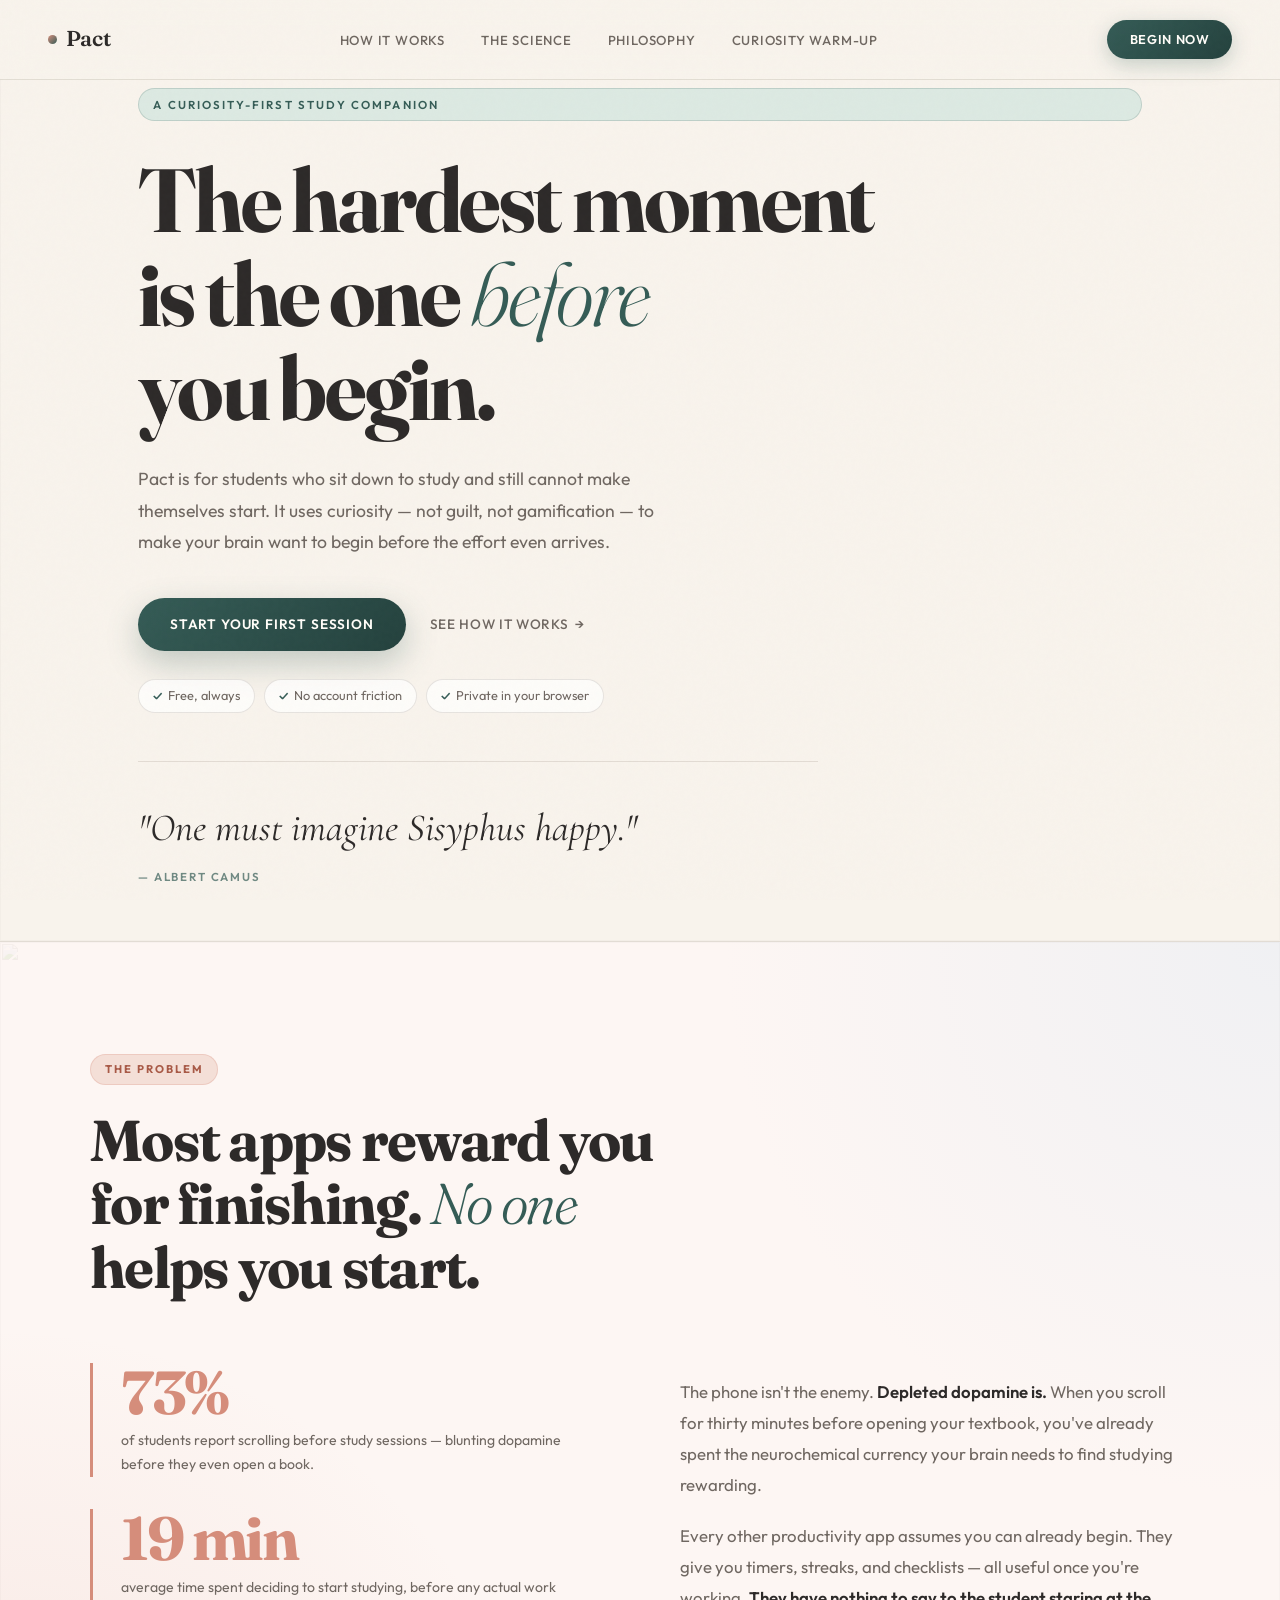
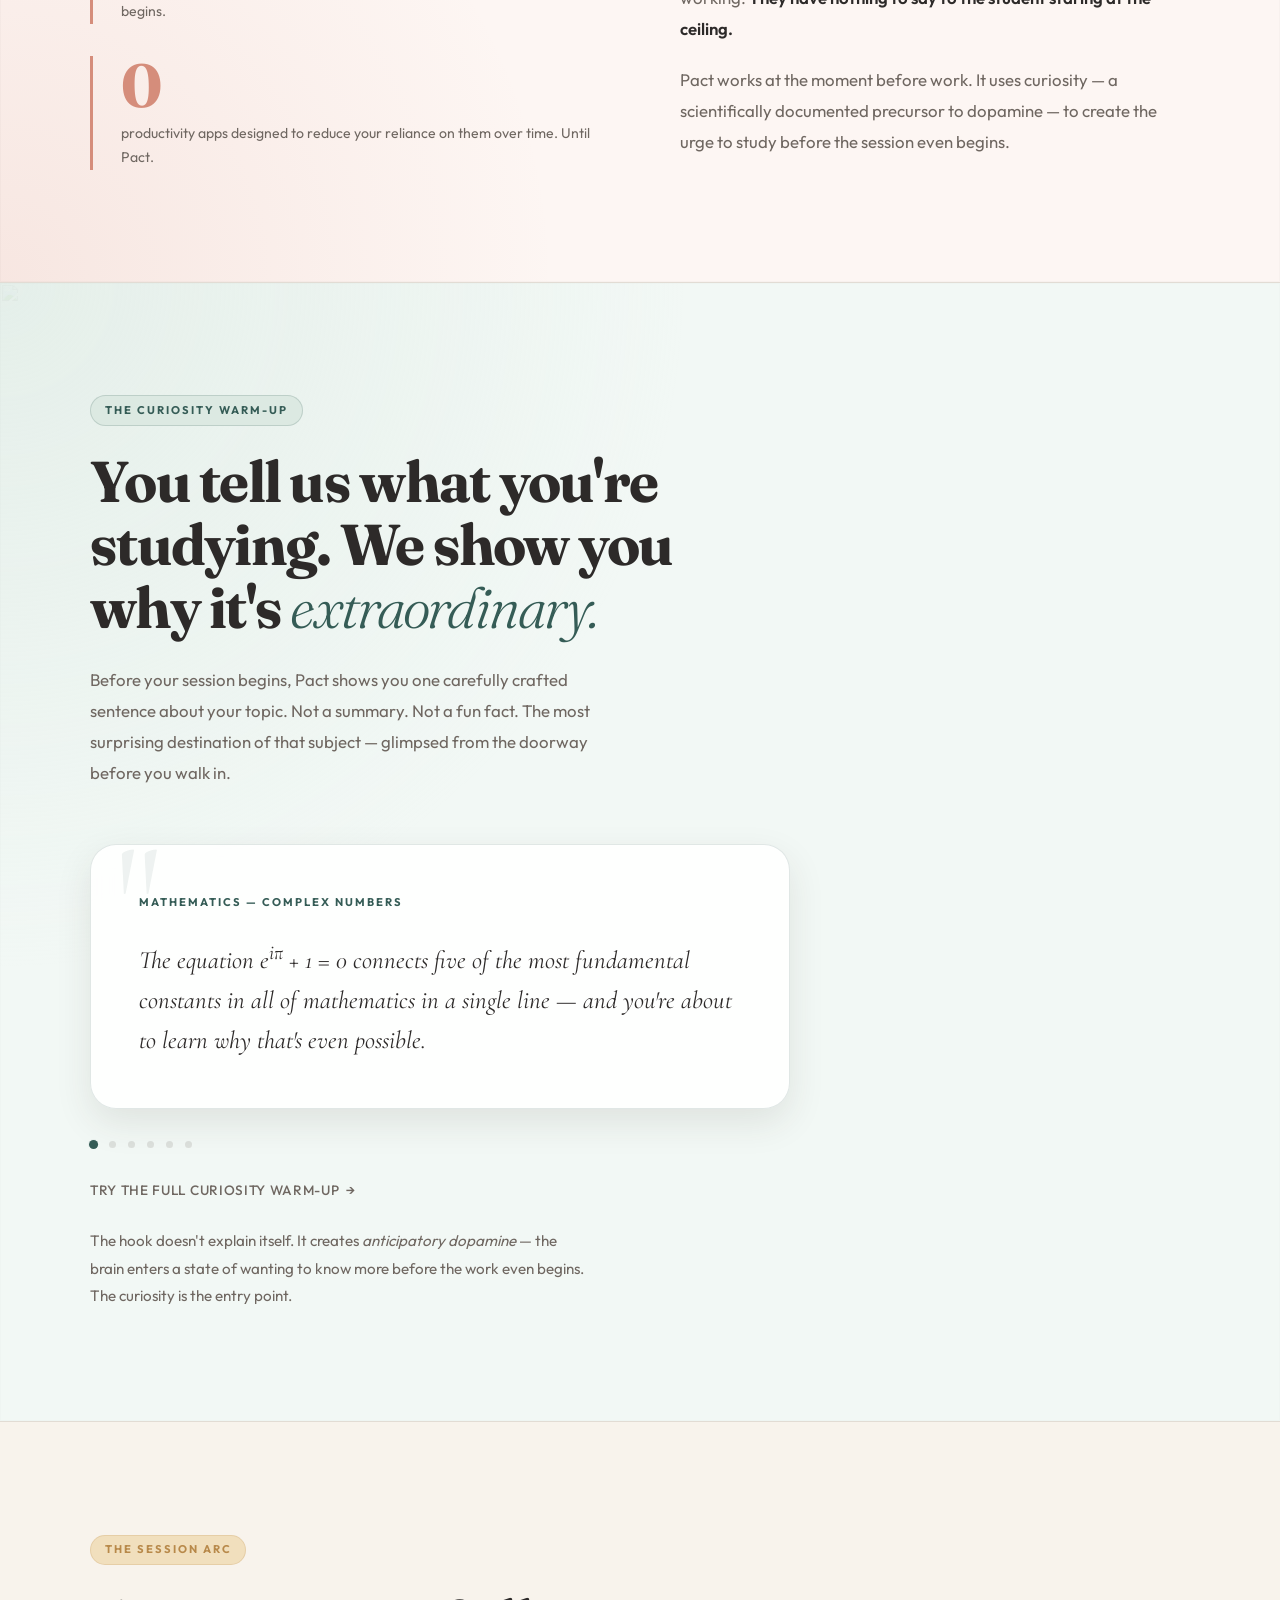
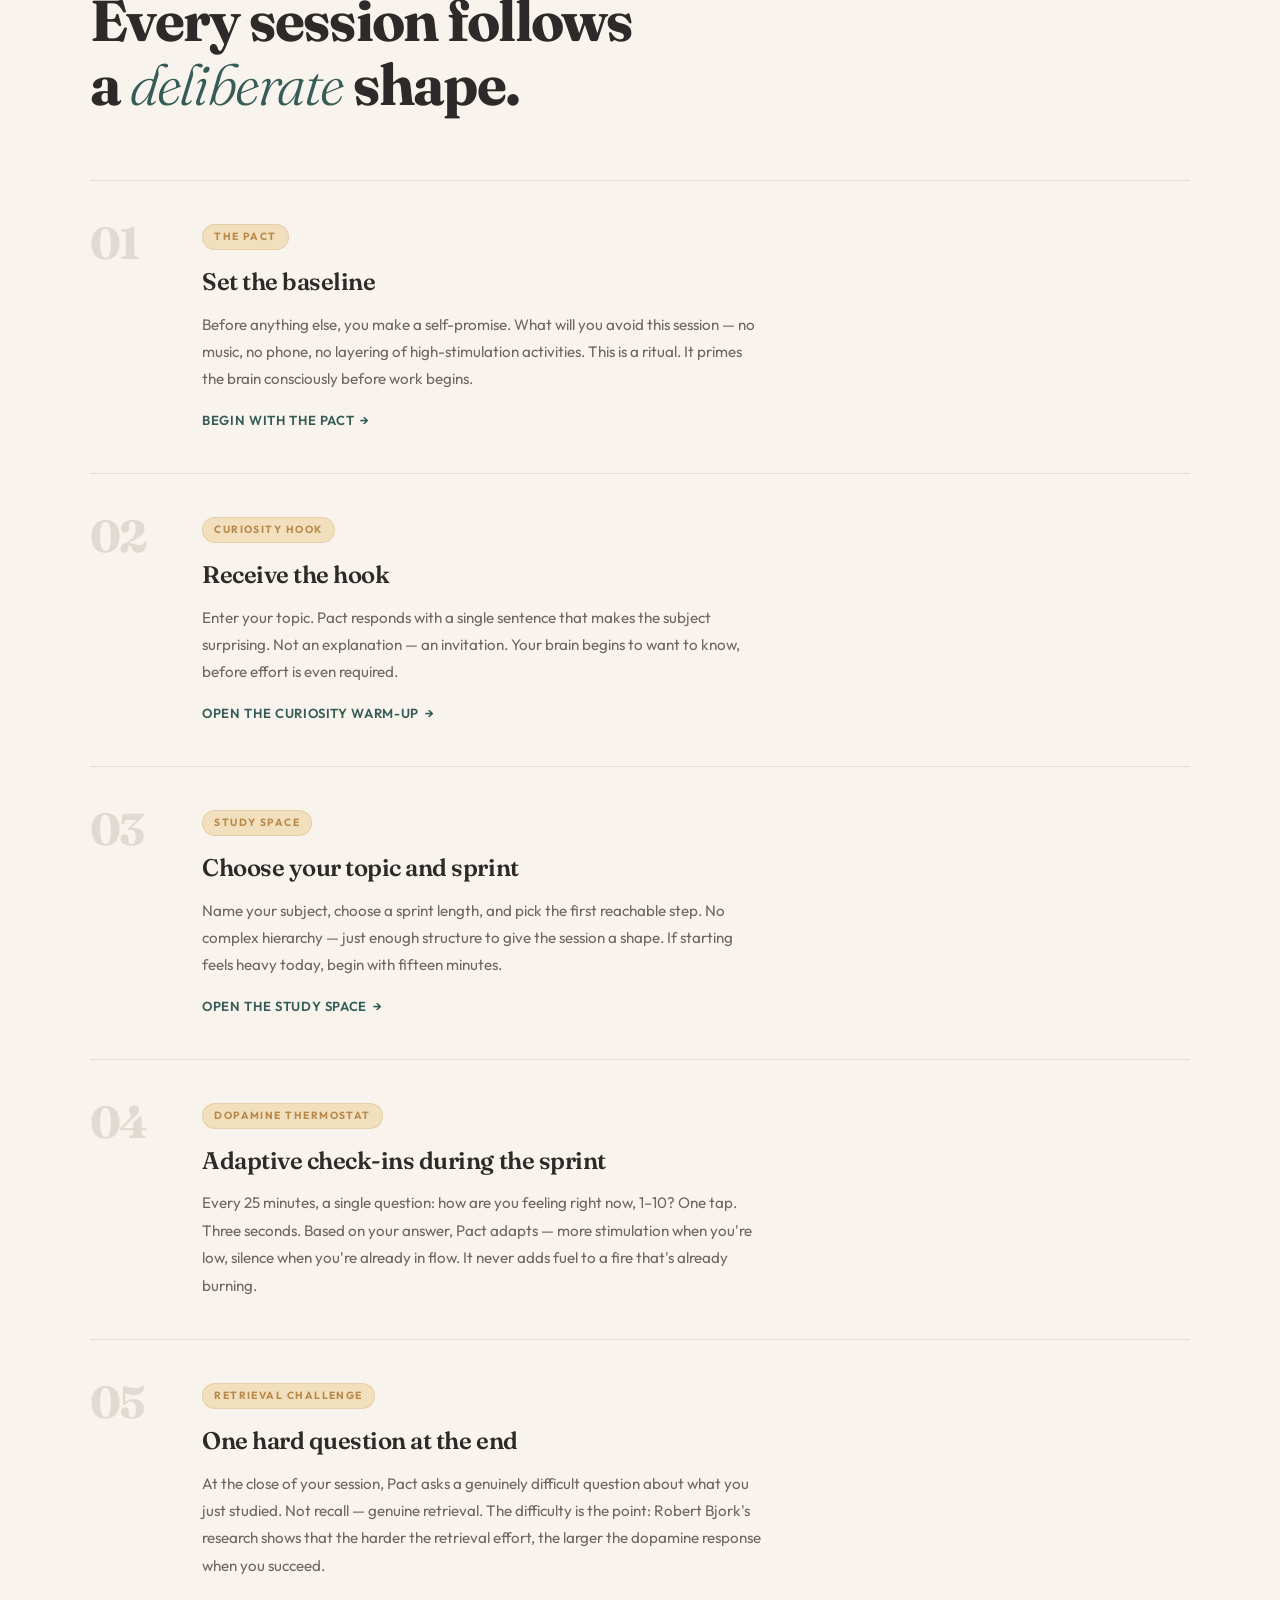
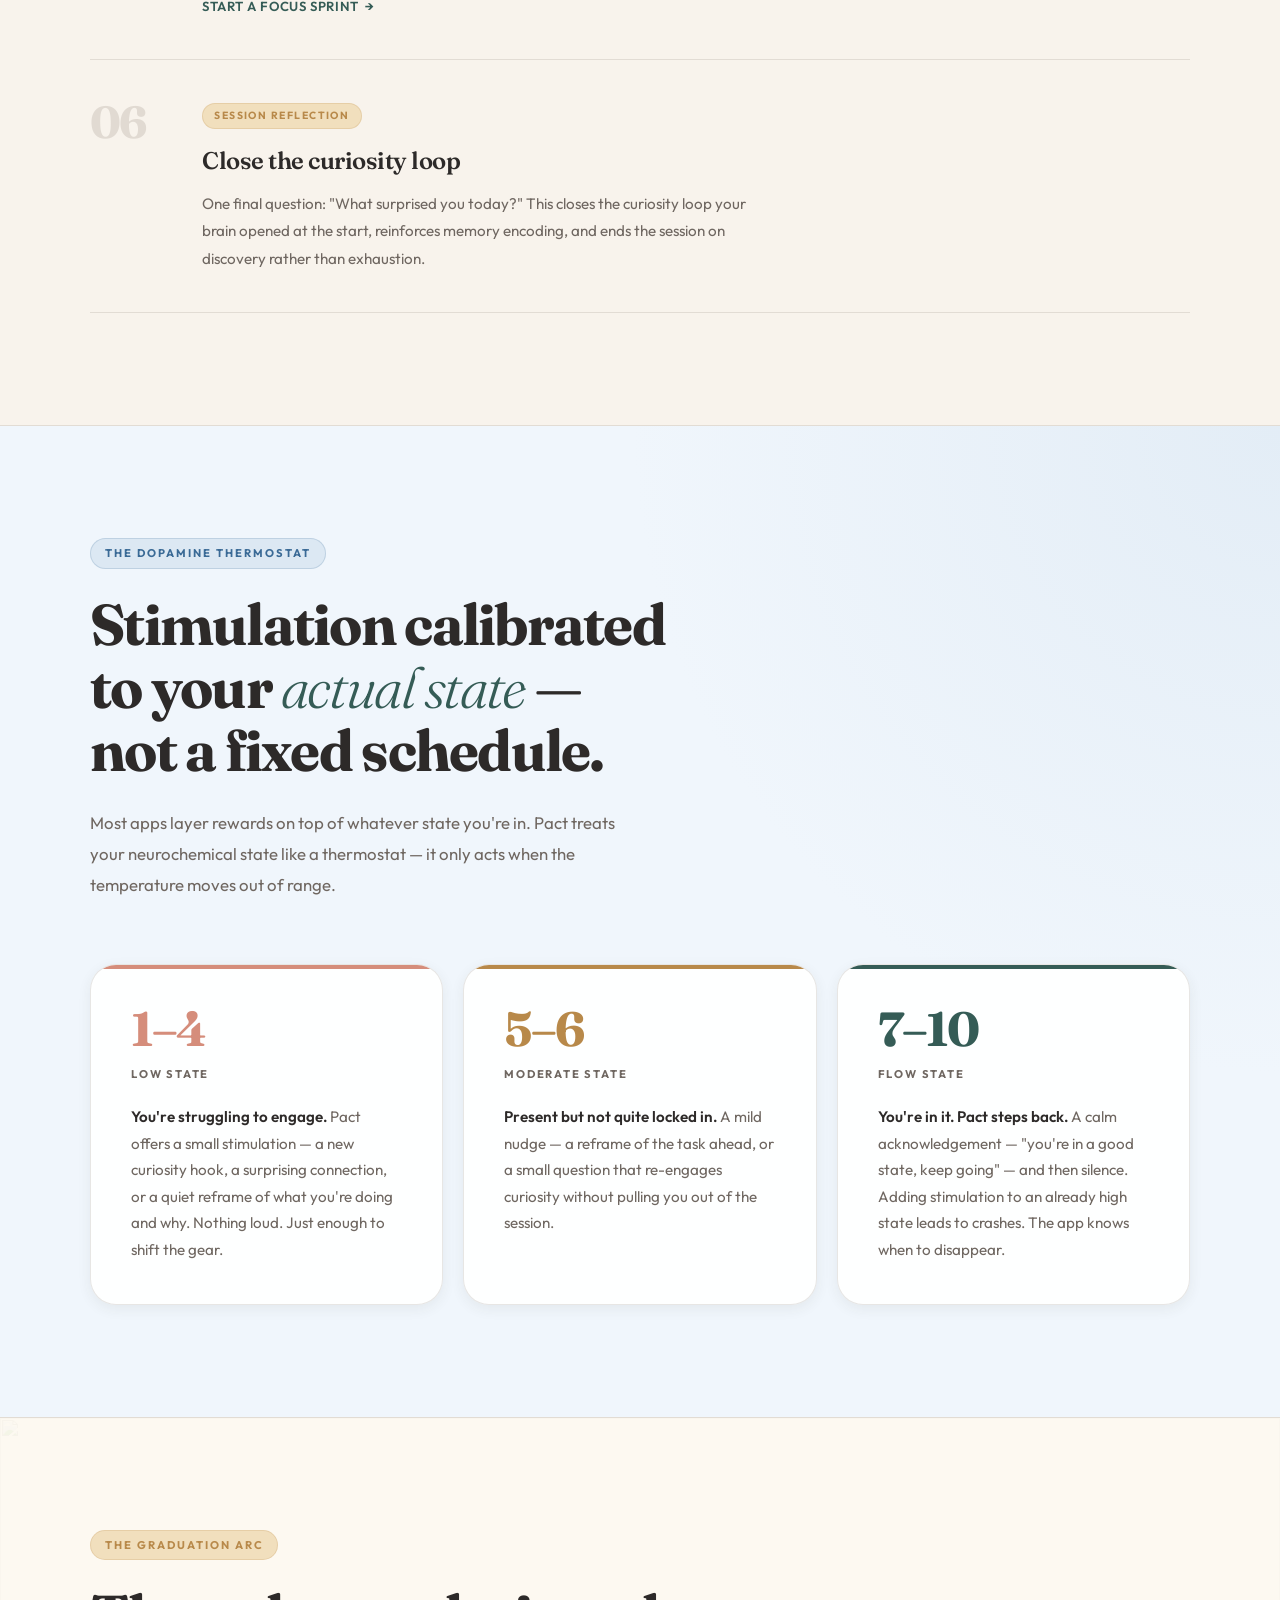
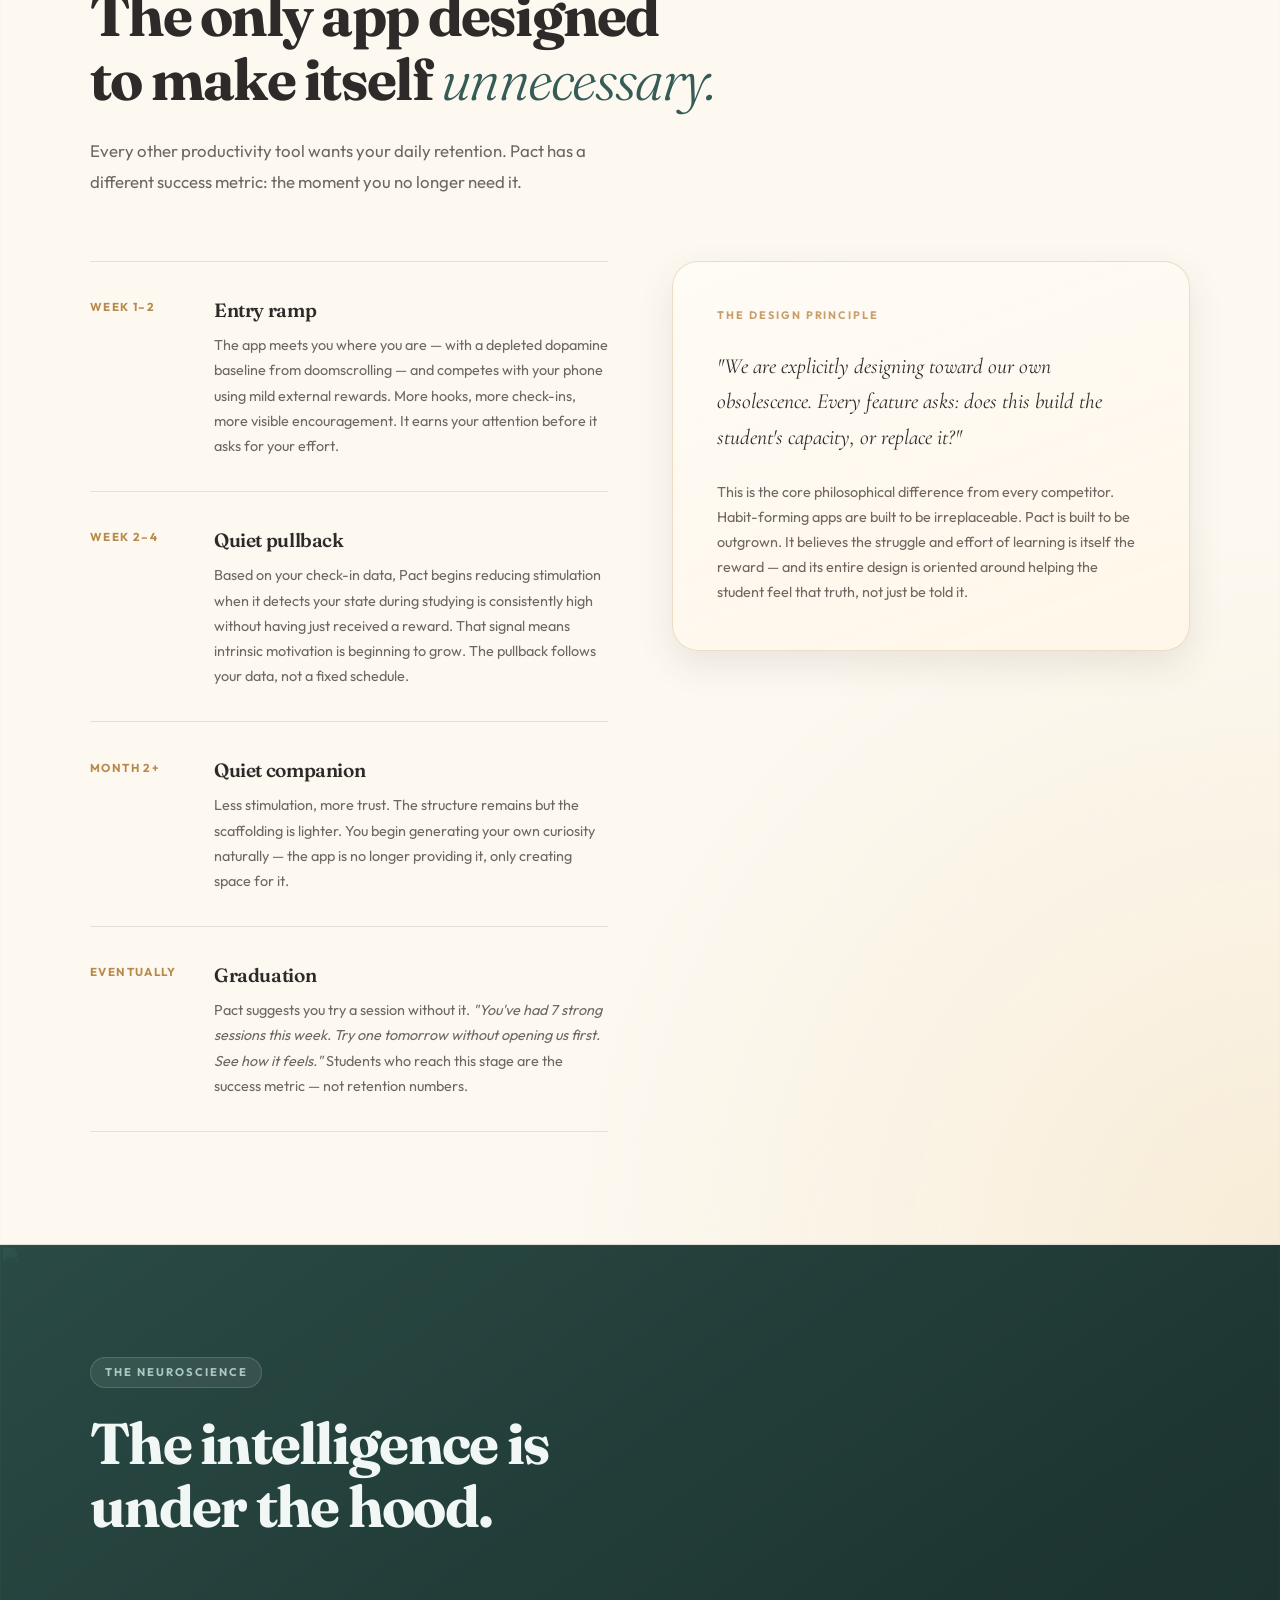
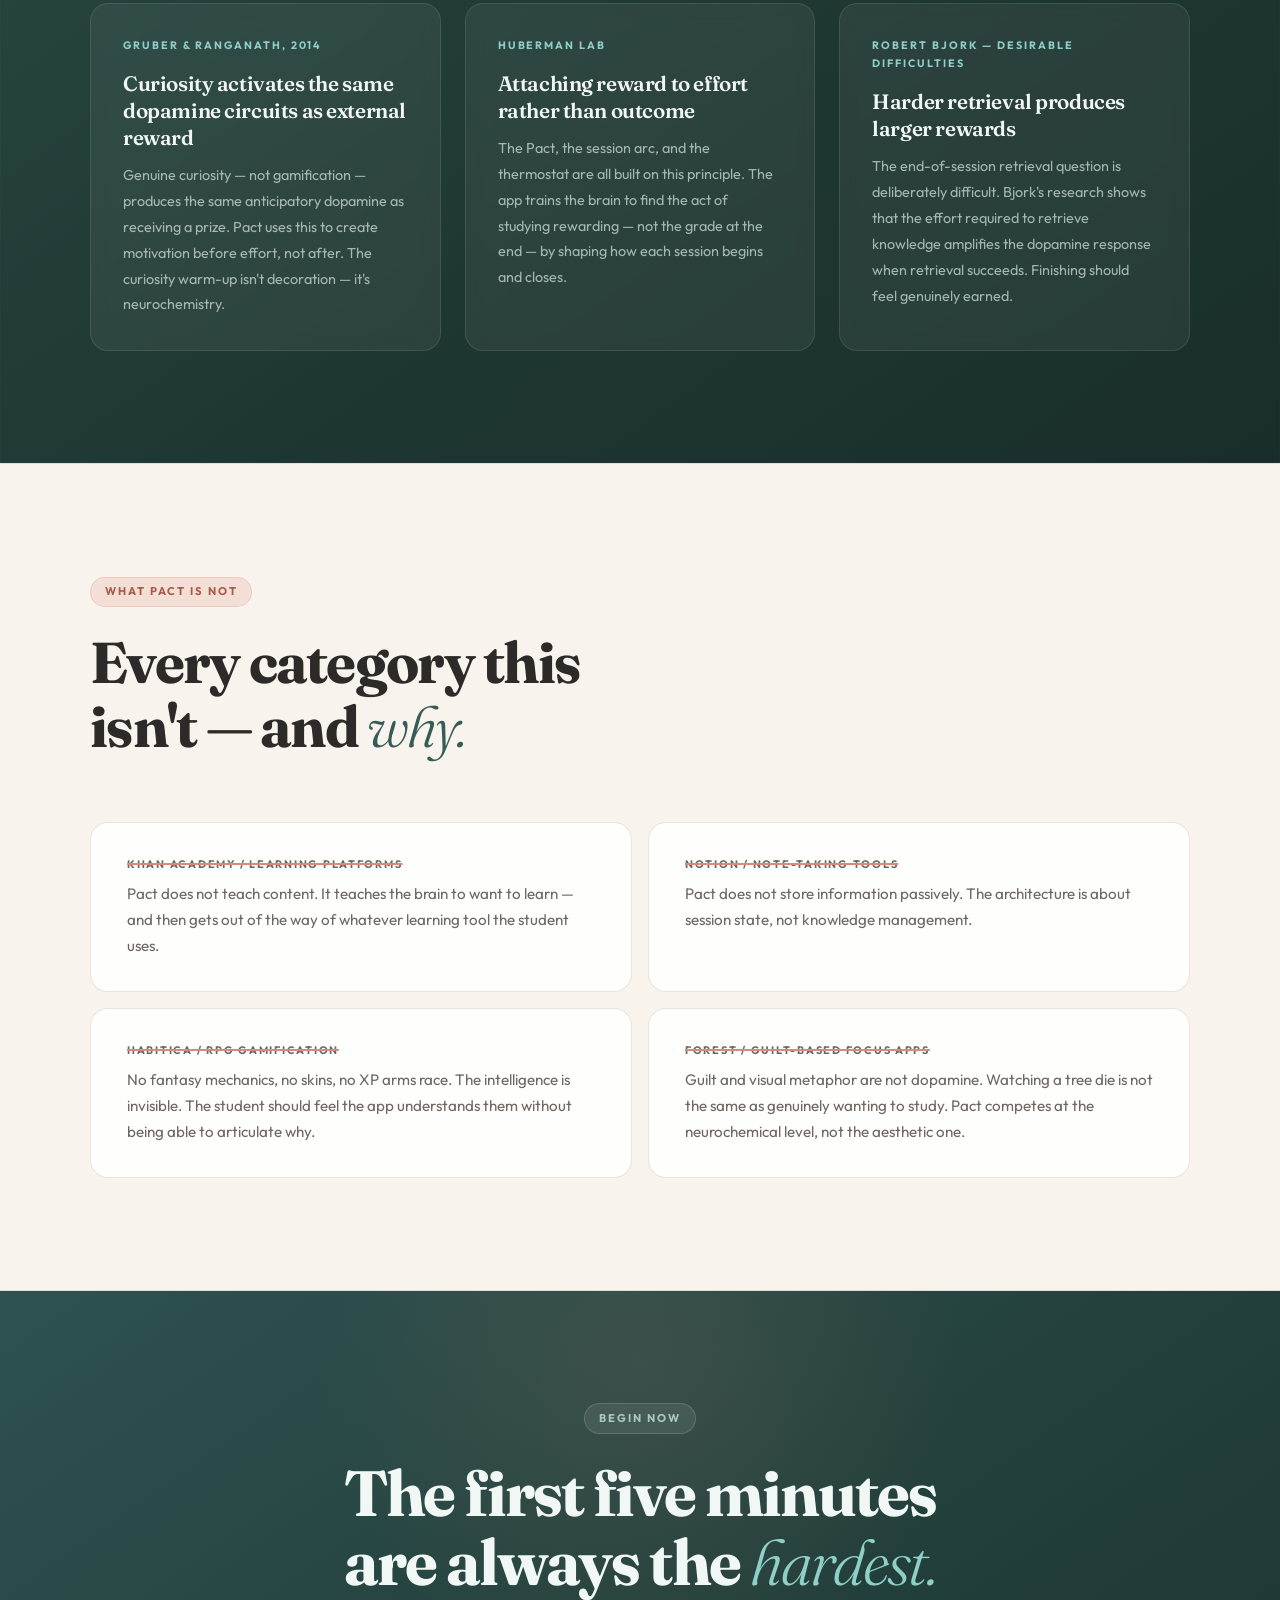
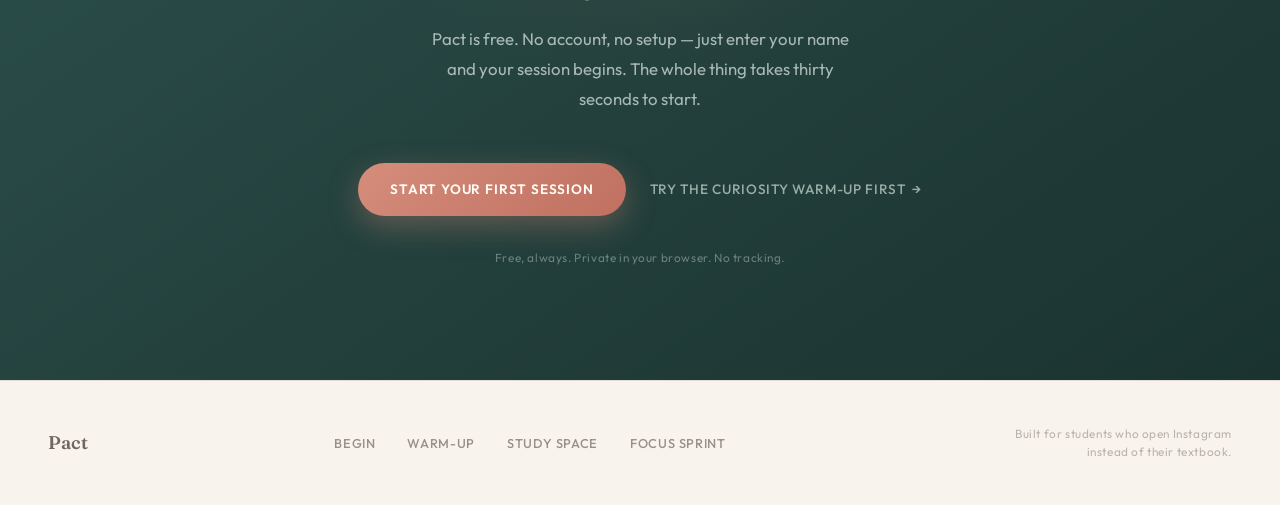
==== commit ad039de8: "Update index.html" ====
--- a/index.html
+++ b/index.html
@@ -1,6 +1,3 @@
-Index · HTML
-Copy
-
 <!DOCTYPE html>
 <html lang="en">
 <head>
@@ -937,7 +934,7 @@
       <li><a href="#philosophy">Philosophy</a></li>
       <li><a href="/hook">Curiosity warm-up</a></li>
     </ul>
-    <a href="/login" class="nav-cta">Begin now</a>
+    <a href="pact.html" class="nav-cta">Begin now</a>
   </nav>
  
   <!-- HERO — with subtle study-desk background image -->
@@ -957,8 +954,8 @@
         Pact is for students who sit down to study and still cannot make themselves start. It uses curiosity — not guilt, not gamification — to make your brain want to begin before the effort even arrives.
       </p>
       <div class="hero-actions">
-        <a href="/login" class="btn-primary">Start your first session</a>
-        <a href="#how-it-works" class="btn-ghost">See how it works</a>
+        <a href="pact.html" class="btn-primary">Start your first session</a>
+        <a href="pact.html" class="btn-ghost">See how it works</a>
       </div>
       <div class="hero-meta">
         <span class="hero-meta-item">Free, always</span>
@@ -1298,7 +1295,7 @@
       <p class="cta-sub reveal">Pact is free. No account, no setup — just enter your name and your session begins. The whole thing takes thirty seconds to start.</p>
  
       <div class="cta-buttons reveal">
-        <a href="/login" class="btn-primary">Start your first session</a>
+        <a href="pact.html" class="btn-primary">Start your first session</a>
         <a href="/hook" class="btn-ghost">Try the curiosity warm-up first</a>
       </div>
       <p class="cta-note reveal">Free, always. Private in your browser. No tracking.</p>
@@ -1371,3 +1368,4 @@
   </script>
 </body>
 </html>
+ 
